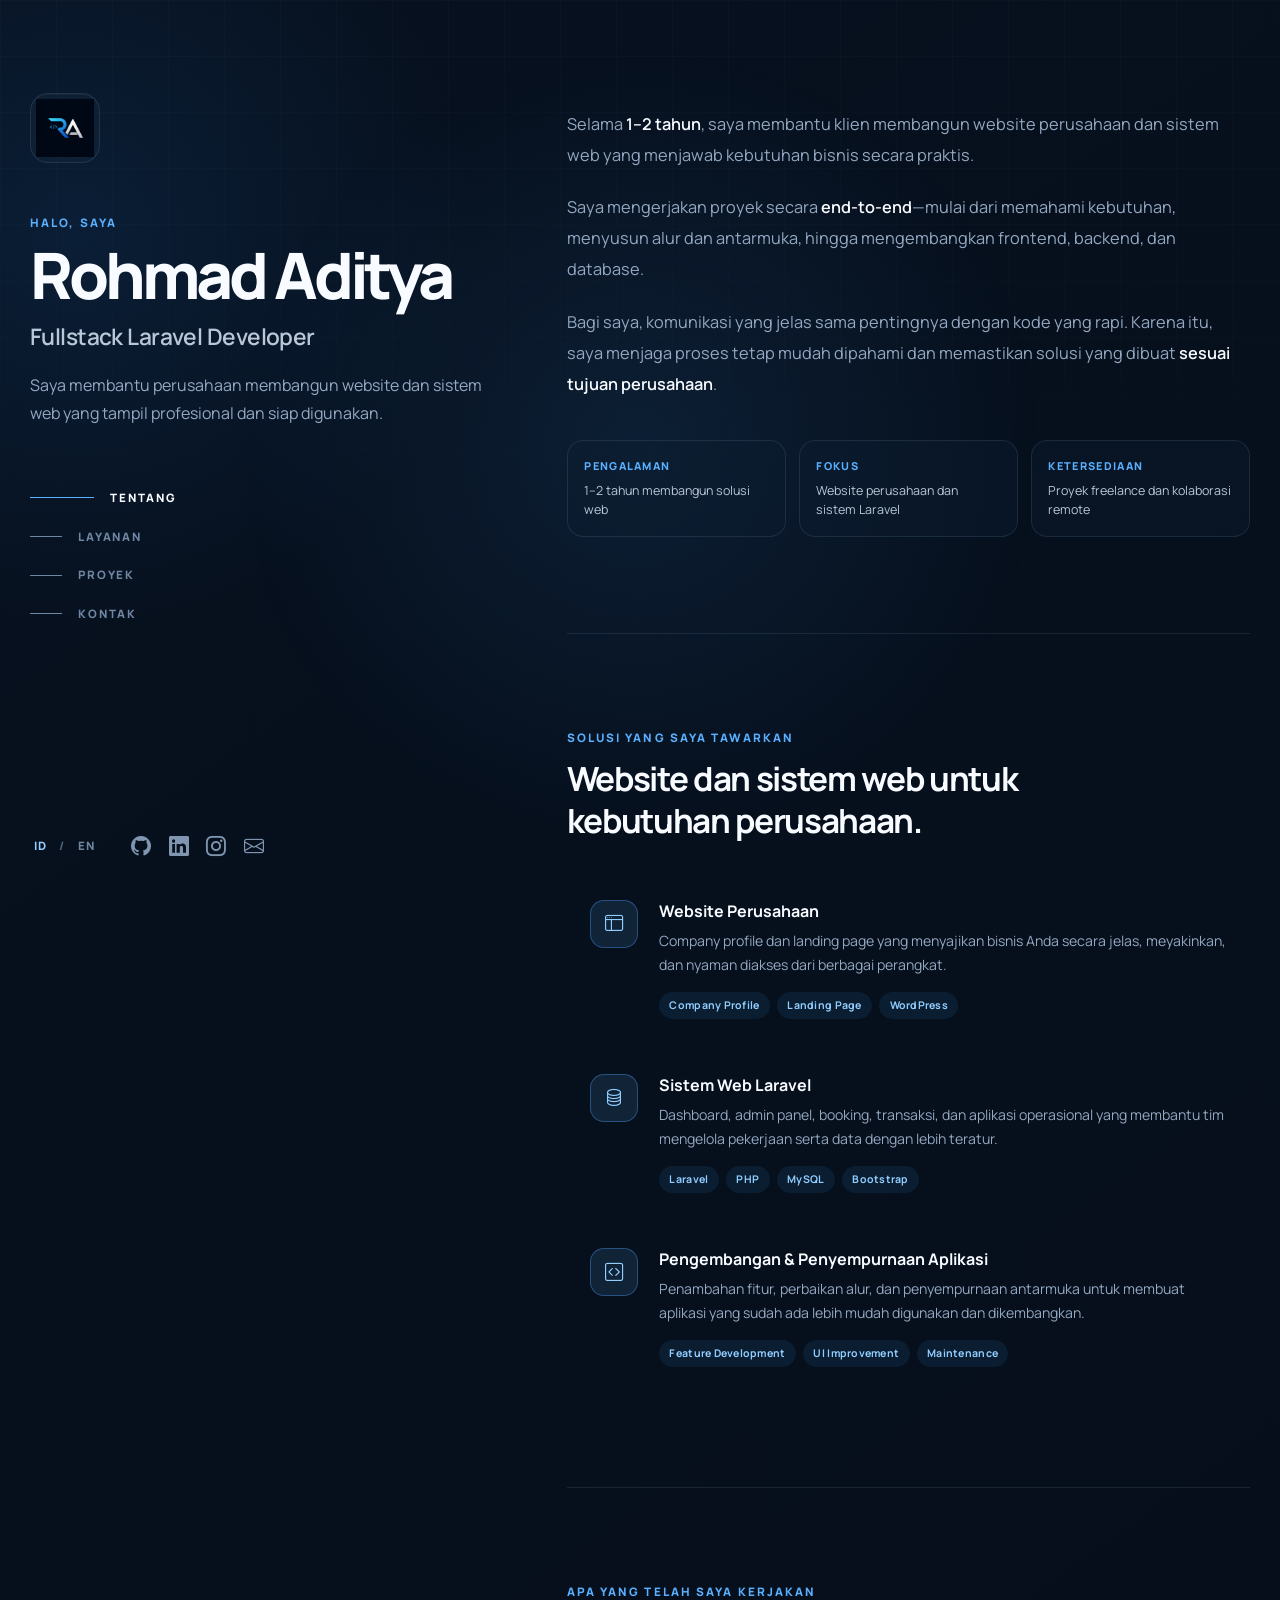
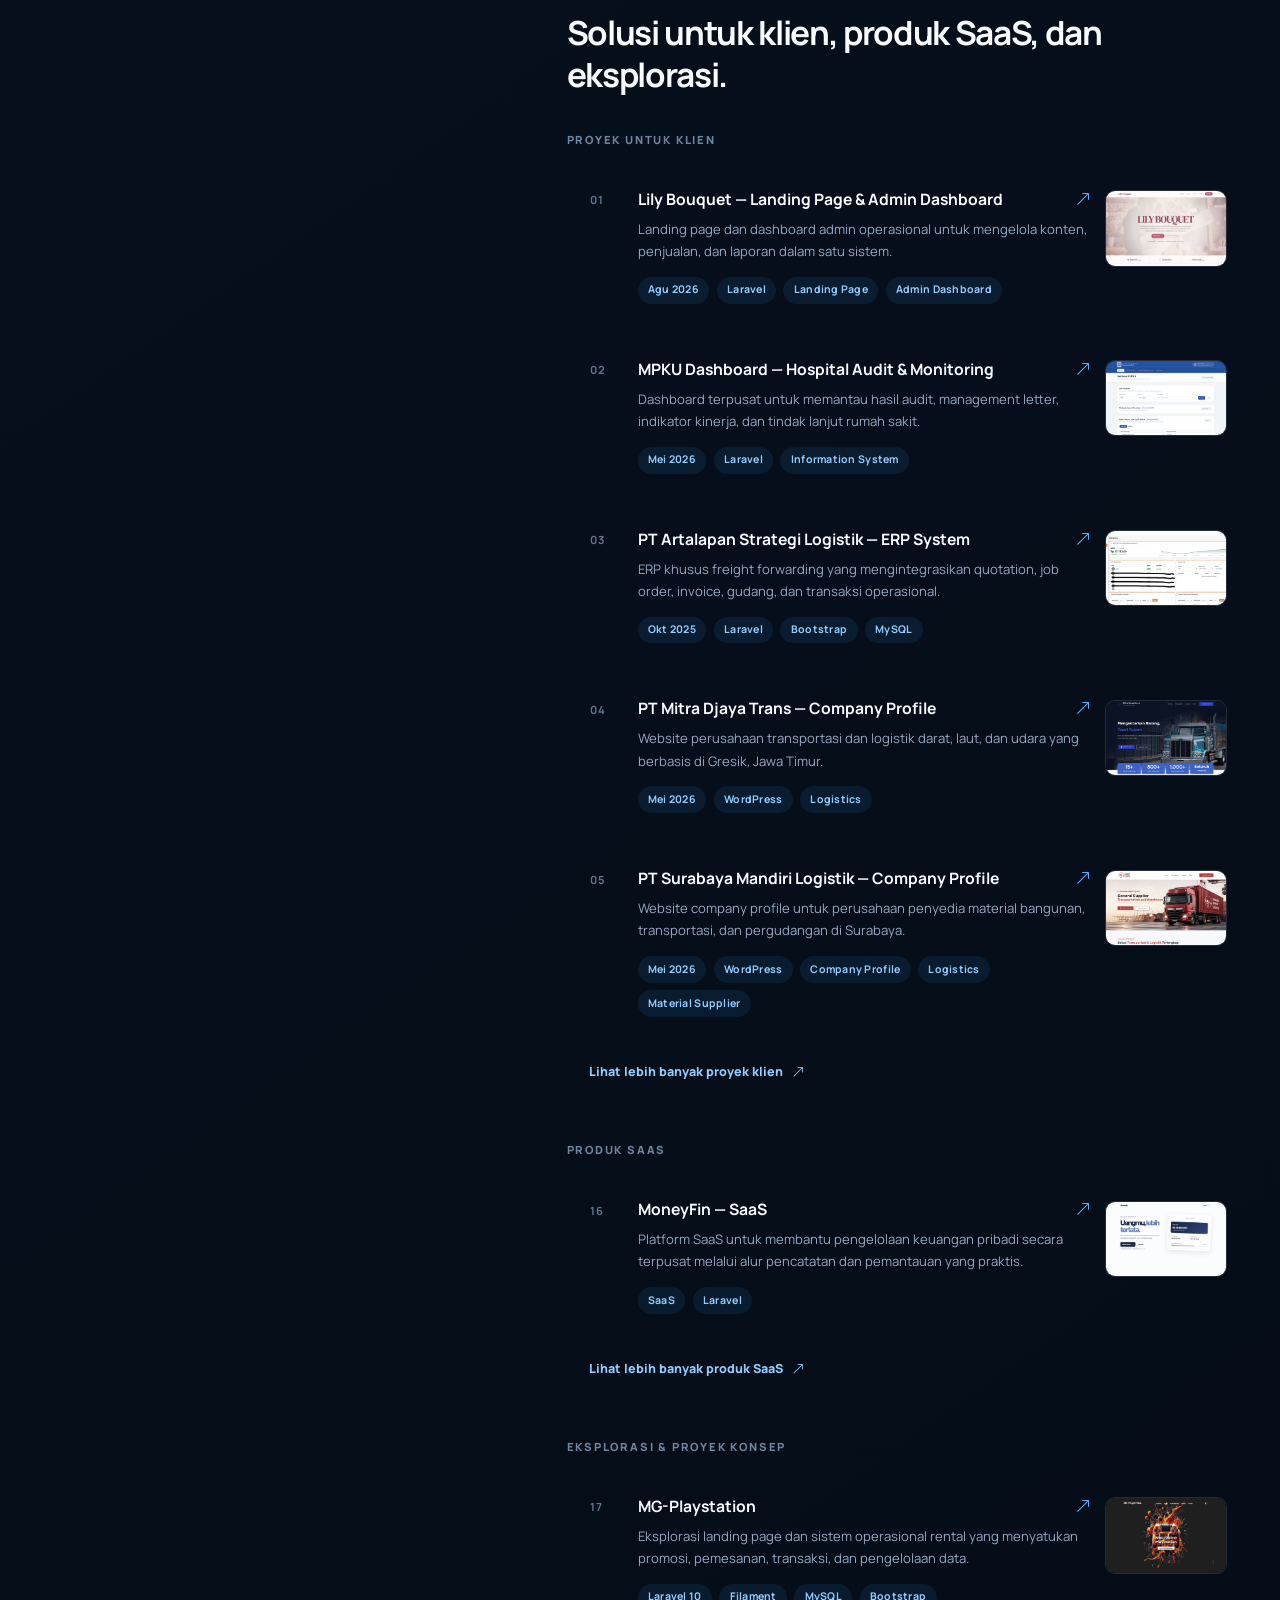
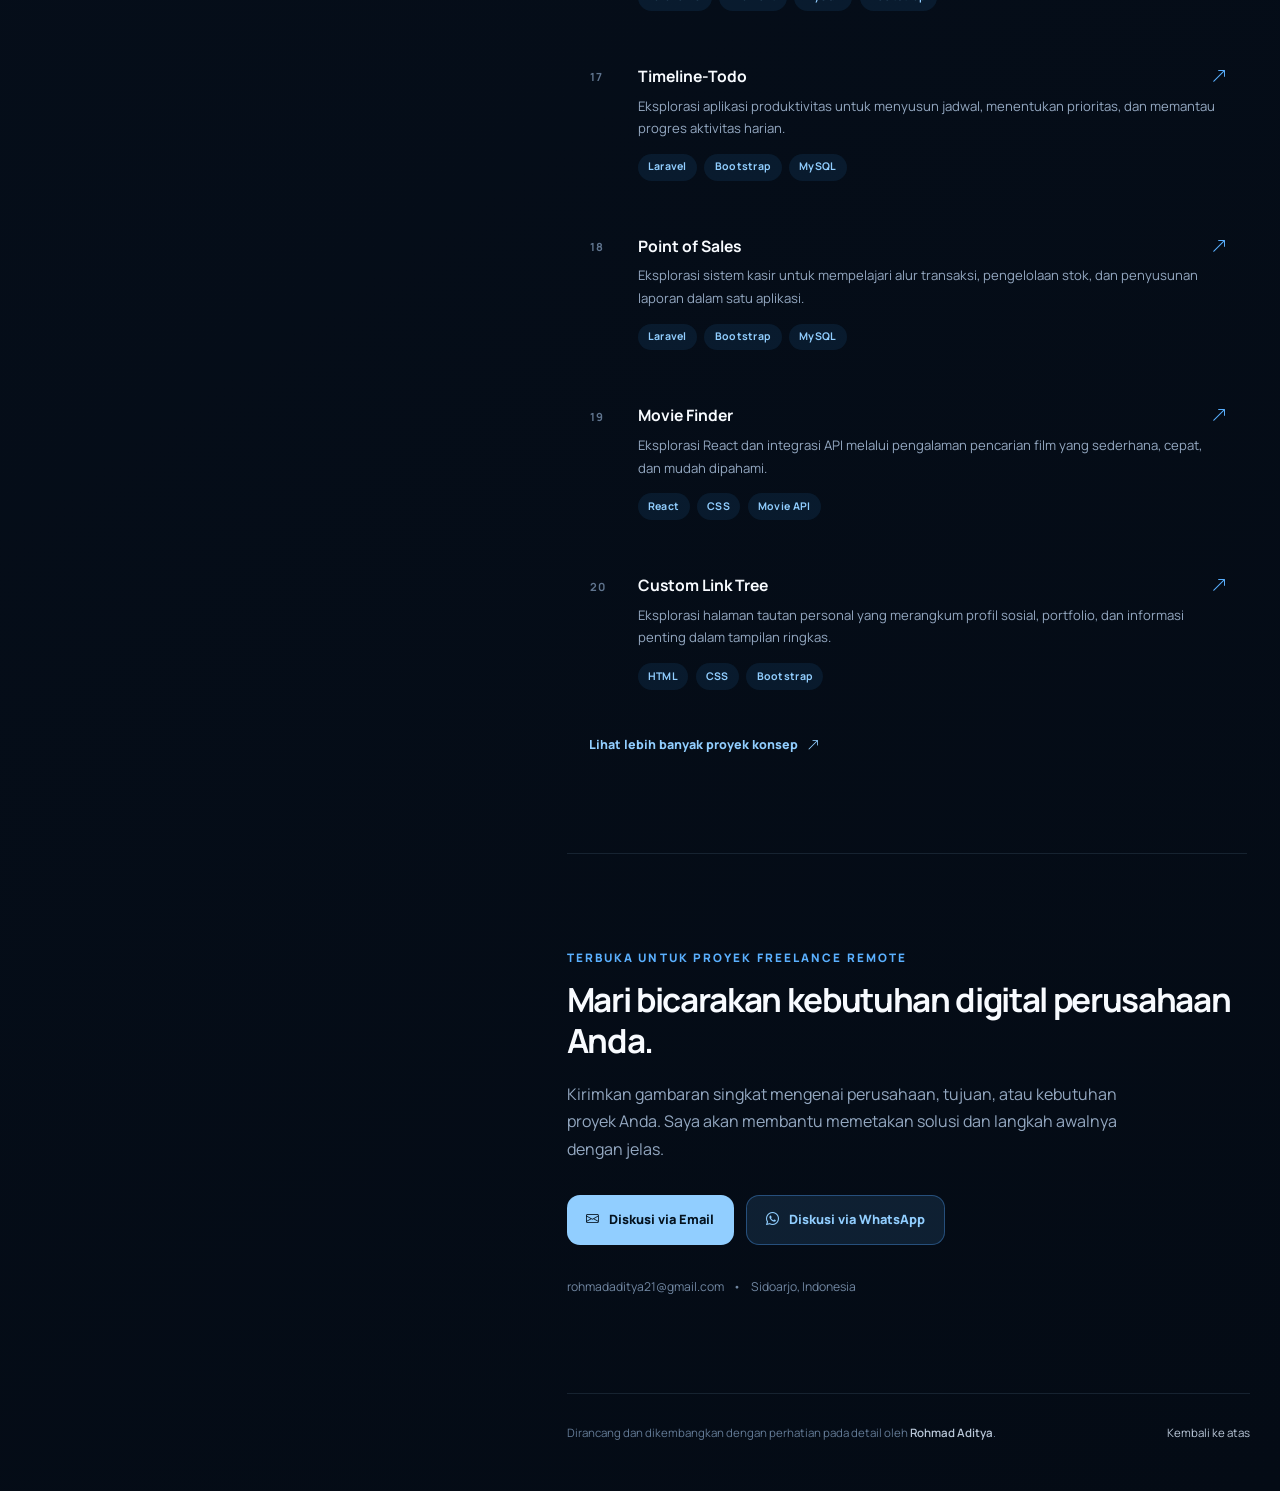
==== index.html @ f1d1ebb8 "feat: enhance project modals with new images and update project cards in index and project pages" ====
<!DOCTYPE html>
<html lang="id">

<head>
    <meta charset="UTF-8">
    <meta name="viewport" content="width=device-width, initial-scale=1.0">
    <meta name="description" content="Portfolio Rohmad Aditya, Fullstack Laravel Developer untuk website perusahaan dan sistem web yang profesional serta siap digunakan.">
    <meta name="theme-color" content="#07111f">
    <title>Rohmad Aditya | Fullstack Laravel Developer</title>
    <link rel="icon" type="image/png" href="assets/logo-ra.png">
    <link rel="preconnect" href="https://cdn.jsdelivr.net">
    <link rel="preconnect" href="https://fonts.googleapis.com">
    <link rel="preconnect" href="https://fonts.gstatic.com" crossorigin>
    <link href="https://cdn.jsdelivr.net/npm/bootstrap@5.3.3/dist/css/bootstrap.min.css" rel="stylesheet">
    <link rel="stylesheet" href="https://cdn.jsdelivr.net/npm/bootstrap-icons@1.11.3/font/bootstrap-icons.css">
    <link href="https://fonts.googleapis.com/css2?family=Manrope:wght@400;500;600;700;800&amp;display=swap" rel="stylesheet">
    <link rel="stylesheet" href="assets/css/style.css">
</head>

<body>
    <a class="skip-link" href="#main-content" data-id="Lewati ke konten" data-en="Skip to content">Lewati ke konten</a>
    <div class="spotlight" aria-hidden="true"></div>

    <div class="portfolio-shell">
        <header class="intro-panel" id="top">
            <div class="intro-panel__inner">
                <a class="brand-mark" href="#top" aria-label="RA Dev - kembali ke atas" data-id-aria-label="RA Dev - kembali ke atas" data-en-aria-label="RA Dev - back to top">
                    <img src="assets/logo-ra.png" alt="Logo RA Dev">
                </a>

                <div class="intro-copy">
                    <p class="eyebrow" data-id="Halo, saya" data-en="Hi, I'm">Halo, saya</p>
                    <h1>Rohmad Aditya</h1>
                    <h2>Fullstack Laravel Developer</h2>
                    <p class="intro-summary"
                        data-id="Saya membantu perusahaan membangun website dan sistem web yang tampil profesional dan siap digunakan."
                        data-en="I help companies build professional websites and web systems that are ready to use.">
                        Saya membantu perusahaan membangun website dan sistem web yang tampil profesional dan siap digunakan.
                    </p>
                </div>

                <nav class="section-nav" aria-label="Navigasi utama" data-id-aria-label="Navigasi utama" data-en-aria-label="Primary navigation">
                    <a href="#about" class="section-nav__link is-active" data-section="about">
                        <span class="section-nav__line"></span>
                        <span data-id="Tentang" data-en="About">Tentang</span>
                    </a>
                    <a href="#services" class="section-nav__link" data-section="services">
                        <span class="section-nav__line"></span>
                        <span data-id="Layanan" data-en="Services">Layanan</span>
                    </a>
                    <a href="#projects" class="section-nav__link" data-section="projects">
                        <span class="section-nav__line"></span>
                        <span data-id="Proyek" data-en="Projects">Proyek</span>
                    </a>
                    <a href="#contact" class="section-nav__link" data-section="contact">
                        <span class="section-nav__line"></span>
                        <span data-id="Kontak" data-en="Contact">Kontak</span>
                    </a>
                </nav>

                <div class="intro-footer">
                    <div class="language-switcher" role="group" aria-label="Pilih bahasa" data-id-aria-label="Pilih bahasa" data-en-aria-label="Choose language">
                        <button type="button" class="language-button is-active" data-language="id" aria-pressed="true">ID</button>
                        <span aria-hidden="true">/</span>
                        <button type="button" class="language-button" data-language="en" aria-pressed="false">EN</button>
                    </div>

                    <div class="social-links" aria-label="Tautan sosial" data-id-aria-label="Tautan sosial" data-en-aria-label="Social links">
                        <a href="https://github.com/RohmadAditya" target="_blank" rel="noopener noreferrer" aria-label="GitHub">
                            <i class="bi bi-github" aria-hidden="true"></i>
                        </a>
                        <a href="https://www.linkedin.com/in/rohmad-aditya-731b02390" target="_blank" rel="noopener noreferrer" aria-label="LinkedIn">
                            <i class="bi bi-linkedin" aria-hidden="true"></i>
                        </a>
                        <a href="https://www.instagram.com/rohmad_aditya/" target="_blank" rel="noopener noreferrer" aria-label="Instagram">
                            <i class="bi bi-instagram" aria-hidden="true"></i>
                        </a>
                        <a href="mailto:rohmadaditya21@gmail.com" aria-label="Email">
                            <i class="bi bi-envelope" aria-hidden="true"></i>
                        </a>
                    </div>
                </div>
            </div>
        </header>

        <main class="content-panel" id="main-content">
            <section class="content-section" id="about" aria-labelledby="about-title">
                <p class="mobile-section-label" id="about-title" data-id="Tentang" data-en="About">Tentang</p>
                <div class="prose-block">
                    <p data-id-html="Selama <strong>1–2 tahun</strong>, saya membantu klien membangun website perusahaan dan sistem web yang menjawab kebutuhan bisnis secara praktis."
                        data-en-html="For the past <strong>1–2 years</strong>, I have helped clients build company websites and practical web systems around real business needs.">
                        Selama <strong>1–2 tahun</strong>, saya membantu klien membangun website perusahaan dan sistem web yang menjawab kebutuhan bisnis secara praktis.
                    </p>
                    <p data-id-html="Saya mengerjakan proyek secara <strong>end-to-end</strong>—mulai dari memahami kebutuhan, menyusun alur dan antarmuka, hingga mengembangkan frontend, backend, dan database."
                        data-en-html="I work <strong>end-to-end</strong>—from understanding requirements and shaping the user flow to building the frontend, backend, and database.">
                        Saya mengerjakan proyek secara <strong>end-to-end</strong>—mulai dari memahami kebutuhan, menyusun alur dan antarmuka, hingga mengembangkan frontend, backend, dan database.
                    </p>
                    <p data-id-html="Bagi saya, komunikasi yang jelas sama pentingnya dengan kode yang rapi. Karena itu, saya menjaga proses tetap mudah dipahami dan memastikan solusi yang dibuat <strong>sesuai tujuan perusahaan</strong>."
                        data-en-html="To me, clear communication matters as much as clean code. I keep the process easy to follow and make sure every solution stays <strong>aligned with the company's goals</strong>.">
                        Bagi saya, komunikasi yang jelas sama pentingnya dengan kode yang rapi. Karena itu, saya menjaga proses tetap mudah dipahami dan memastikan solusi yang dibuat <strong>sesuai tujuan perusahaan</strong>.
                    </p>
                </div>

                <dl class="profile-facts">
                    <div>
                        <dt data-id="Pengalaman" data-en="Experience">Pengalaman</dt>
                        <dd data-id="1–2 tahun membangun solusi web" data-en="1–2 years building web solutions">1–2 tahun membangun solusi web</dd>
                    </div>
                    <div>
                        <dt data-id="Fokus" data-en="Focus">Fokus</dt>
                        <dd data-id="Website perusahaan dan sistem Laravel" data-en="Company websites and Laravel systems">Website perusahaan dan sistem Laravel</dd>
                    </div>
                    <div>
                        <dt data-id="Ketersediaan" data-en="Availability">Ketersediaan</dt>
                        <dd data-id="Proyek freelance dan kolaborasi remote" data-en="Freelance projects and remote collaboration">Proyek freelance dan kolaborasi remote</dd>
                    </div>
                </dl>
            </section>

            <section class="content-section" id="services" aria-labelledby="services-title">
                <p class="mobile-section-label" id="services-title" data-id="Layanan" data-en="Services">Layanan</p>
                <div class="section-heading">
                    <p class="eyebrow" data-id="Solusi yang saya tawarkan" data-en="How I can help">Solusi yang saya tawarkan</p>
                    <h2 data-id="Website dan sistem web untuk kebutuhan perusahaan." data-en="Websites and web systems built around your business.">Website dan sistem web untuk kebutuhan perusahaan.</h2>
                </div>

                <div class="service-list">
                    <article class="service-item">
                        <span class="service-icon"><i class="bi bi-window-sidebar" aria-hidden="true"></i></span>
                        <div>
                            <h3 data-id="Website Perusahaan" data-en="Company Websites">Website Perusahaan</h3>
                            <p data-id="Company profile dan landing page yang menyajikan bisnis Anda secara jelas, meyakinkan, dan nyaman diakses dari berbagai perangkat."
                               data-en="Company profiles and landing pages that present your business clearly, build trust, and work smoothly across devices.">
                                Company profile dan landing page yang menyajikan bisnis Anda secara jelas, meyakinkan, dan nyaman diakses dari berbagai perangkat.
                            </p>
                            <ul class="tag-list" aria-label="Keahlian" data-id-aria-label="Keahlian" data-en-aria-label="Skills">
                                <li>Company Profile</li><li>Landing Page</li><li>WordPress</li>
                            </ul>
                        </div>
                    </article>

                    <article class="service-item">
                        <span class="service-icon"><i class="bi bi-database" aria-hidden="true"></i></span>
                        <div>
                            <h3 data-id="Sistem Web Laravel" data-en="Laravel Web Systems">Sistem Web Laravel</h3>
                            <p data-id="Dashboard, admin panel, booking, transaksi, dan aplikasi operasional yang membantu tim mengelola pekerjaan serta data dengan lebih teratur."
                               data-en="Dashboards, admin panels, booking flows, transaction tools, and operational apps that help teams manage work and data more effectively.">
                                Dashboard, admin panel, booking, transaksi, dan aplikasi operasional yang membantu tim mengelola pekerjaan serta data dengan lebih teratur.
                            </p>
                            <ul class="tag-list" aria-label="Keahlian" data-id-aria-label="Keahlian" data-en-aria-label="Skills">
                                <li>Laravel</li><li>PHP</li><li>MySQL</li><li>Bootstrap</li>
                            </ul>
                        </div>
                    </article>

                    <article class="service-item">
                        <span class="service-icon"><i class="bi bi-code-square" aria-hidden="true"></i></span>
                        <div>
                            <h3 data-id="Pengembangan &amp; Penyempurnaan Aplikasi" data-en="Application Development &amp; Improvement">Pengembangan &amp; Penyempurnaan Aplikasi</h3>
                            <p data-id="Penambahan fitur, perbaikan alur, dan penyempurnaan antarmuka untuk membuat aplikasi yang sudah ada lebih mudah digunakan dan dikembangkan."
                               data-en="New features, workflow improvements, and interface refinements that make existing applications easier to use and extend.">
                                Penambahan fitur, perbaikan alur, dan penyempurnaan antarmuka untuk membuat aplikasi yang sudah ada lebih mudah digunakan dan dikembangkan.
                            </p>
                            <ul class="tag-list" aria-label="Keahlian" data-id-aria-label="Keahlian" data-en-aria-label="Skills">
                                <li>Feature Development</li><li>UI Improvement</li><li>Maintenance</li>
                            </ul>
                        </div>
                    </article>
                </div>
            </section>

            <section class="content-section" id="projects" aria-labelledby="projects-title">
                <p class="mobile-section-label" id="projects-title" data-id="Proyek" data-en="Projects">Proyek</p>
                <div class="section-heading">
                    <p class="eyebrow" data-id="Apa yang telah saya kerjakan" data-en="What I have done">apa yang telah saya kerjakan</p>
                    <h2 data-id="Solusi untuk klien, produk SaaS, dan eksplorasi." data-en="Solutions for clients, SaaS products, and explorations.">Solusi untuk klien, produk SaaS, dan eksplorasi.</h2>
                </div>

                <div class="project-group project-group--preview">
                    <p class="project-group__label" data-id="Proyek untuk klien" data-en="Client projects">Proyek untuk klien</p>

                    <button type="button" class="project-card project-card--featured" data-bs-toggle="modal" data-bs-target="#lilyBouquetModal" aria-label="Buka studi kasus Lily Bouquet" data-id-aria-label="Buka studi kasus Lily Bouquet" data-en-aria-label="Open the Lily Bouquet case study">
                        <span class="project-card__index">01</span>
                        <span class="project-card__body">
                            <span class="project-card__topline"><span>Lily Bouquet — Landing Page &amp; Admin Dashboard</span><i class="bi bi-arrow-up-right" aria-hidden="true"></i></span>
                            <span class="project-card__description" data-id="Landing page dan dashboard admin operasional untuk mengelola konten, penjualan, dan laporan dalam satu sistem." data-en="A landing page and operational admin dashboard for managing content, sales, and reports in one system.">Landing page dan dashboard admin operasional untuk mengelola konten, penjualan, dan laporan dalam satu sistem.</span>
                            <span class="tag-list"><span>Agu 2026</span><span>Laravel</span><span>Landing Page</span><span>Admin Dashboard</span></span>
                        </span>
                        <span class="project-card__media"><img src="assets/projects/lily-bouquet/landing.png" alt="Tampilan landing page Lily Bouquet" data-id-alt="Tampilan landing page Lily Bouquet" data-en-alt="Lily Bouquet landing page preview" loading="lazy" decoding="async"></span>
                    </button>

                    <button type="button" class="project-card project-card--featured" data-bs-toggle="modal" data-bs-target="#mpkuDashboardModal" aria-label="Buka studi kasus MPKU Dashboard" data-id-aria-label="Buka studi kasus MPKU Dashboard" data-en-aria-label="Open the MPKU Dashboard case study">
                        <span class="project-card__index">02</span>
                        <span class="project-card__body">
                            <span class="project-card__topline"><span>MPKU Dashboard — Hospital Audit &amp; Monitoring</span><i class="bi bi-arrow-up-right" aria-hidden="true"></i></span>
                            <span class="project-card__description" data-id="Dashboard terpusat untuk memantau hasil audit, management letter, indikator kinerja, dan tindak lanjut rumah sakit." data-en="A centralized dashboard for monitoring audit results, management letters, performance indicators, and hospital follow-ups.">Dashboard terpusat untuk memantau hasil audit, management letter, indikator kinerja, dan tindak lanjut rumah sakit.</span>
                            <span class="tag-list"><span>Mei 2026</span><span>Laravel</span><span>Information System</span></span>
                        </span>
                        <span class="project-card__media"><img src="assets/projects/mpku-dashboard/dashboard.png" alt="Tampilan Dashboard MPKU" data-id-alt="Tampilan Dashboard MPKU" data-en-alt="MPKU Dashboard preview" loading="lazy" decoding="async"></span>
                    </button>

                    <button type="button" class="project-card project-card--featured" data-bs-toggle="modal" data-bs-target="#aslErpModal" aria-label="Buka studi kasus ERP PT Artalapan Strategi Logistik" data-id-aria-label="Buka studi kasus ERP PT Artalapan Strategi Logistik" data-en-aria-label="Open the PT Artalapan Strategi Logistik ERP case study">
                        <span class="project-card__index">03</span>
                        <span class="project-card__body">
                            <span class="project-card__topline"><span>PT Artalapan Strategi Logistik — ERP System</span><i class="bi bi-arrow-up-right" aria-hidden="true"></i></span>
                            <span class="project-card__description" data-id="ERP khusus freight forwarding yang mengintegrasikan quotation, job order, invoice, gudang, dan transaksi operasional." data-en="A custom freight-forwarding ERP integrating quotations, job orders, invoicing, warehousing, and operational transactions.">ERP khusus freight forwarding yang mengintegrasikan quotation, job order, invoice, gudang, dan transaksi operasional.</span>
                            <span class="tag-list"><span>Okt 2025</span><span>Laravel</span><span>Bootstrap</span><span>MySQL</span></span>
                        </span>
                        <span class="project-card__media"><img src="assets/projects/asl-erp/dashboard.png" alt="Tampilan dashboard ERP Artalapan Strategi Logistik" data-id-alt="Tampilan dashboard ERP Artalapan Strategi Logistik" data-en-alt="Artalapan Strategi Logistik ERP dashboard preview" loading="lazy" decoding="async"></span>
                    </button>

                    <button type="button" class="project-card project-card--featured" data-bs-toggle="modal" data-bs-target="#mitraDjayaModal" aria-label="Buka studi kasus PT Mitra Djaya Trans" data-id-aria-label="Buka studi kasus PT Mitra Djaya Trans" data-en-aria-label="Open the PT Mitra Djaya Trans case study">
                        <span class="project-card__index">04</span>
                        <span class="project-card__body">
                            <span class="project-card__topline"><span>PT Mitra Djaya Trans — Company Profile</span><i class="bi bi-arrow-up-right" aria-hidden="true"></i></span>
                            <span class="project-card__description" data-id="Website perusahaan transportasi dan logistik darat, laut, dan udara yang berbasis di Gresik, Jawa Timur." data-en="A company website for a Gresik-based land, sea, and air transportation and logistics provider.">Website perusahaan transportasi dan logistik darat, laut, dan udara yang berbasis di Gresik, Jawa Timur.</span>
                            <span class="tag-list"><span>Mei 2026</span><span>WordPress</span><span>Logistics</span></span>
                        </span>
                        <span class="project-card__media"><img src="assets/projects/mitra-djaya-trans/landing.png" alt="Tampilan beranda Mitra Djaya Trans" data-id-alt="Tampilan beranda Mitra Djaya Trans" data-en-alt="Mitra Djaya Trans homepage preview" loading="lazy" decoding="async"></span>
                    </button>

                    <button type="button" class="project-card project-card--featured" data-bs-toggle="modal" data-bs-target="#surabayaMandiriModal" aria-label="Buka studi kasus PT Surabaya Mandiri Logistik" data-id-aria-label="Buka studi kasus PT Surabaya Mandiri Logistik" data-en-aria-label="Open the PT Surabaya Mandiri Logistik case study">
                        <span class="project-card__index">05</span>
                        <span class="project-card__body">
                            <span class="project-card__topline"><span>PT Surabaya Mandiri Logistik — Company Profile</span><i class="bi bi-arrow-up-right" aria-hidden="true"></i></span>
                            <span class="project-card__description" data-id="Website company profile untuk perusahaan penyedia material bangunan, transportasi, dan pergudangan di Surabaya." data-en="A company profile website for a Surabaya-based building materials supplier, transportation provider, and warehousing business.">Website company profile untuk perusahaan penyedia material bangunan, transportasi, dan pergudangan di Surabaya.</span>
                            <span class="tag-list"><span>Mei 2026</span><span>WordPress</span><span>Company Profile</span><span>Logistics</span><span>Material Supplier</span></span>
                        </span>
                        <span class="project-card__media"><img src="assets/projects/surabaya-mandiri-logistik/landing.png" alt="Tampilan beranda Surabaya Mandiri Logistik" data-id-alt="Tampilan beranda Surabaya Mandiri Logistik" data-en-alt="Surabaya Mandiri Logistik homepage preview" loading="lazy" decoding="async"></span>
                    </button>

                    <button type="button" class="project-card project-card--featured" data-bs-toggle="modal" data-bs-target="#smtCatalogModal" aria-label="Buka studi kasus e-Catalog PT Surya Medika Timur" data-id-aria-label="Buka studi kasus e-Catalog PT Surya Medika Timur" data-en-aria-label="Open the PT Surya Medika Timur e-Catalog case study">
                        <span class="project-card__index">06</span>
                        <span class="project-card__body">
                            <span class="project-card__topline"><span>PT Surya Medika Timur — e-Catalog</span><i class="bi bi-arrow-up-right" aria-hidden="true"></i></span>
                            <span class="project-card__description" data-id="Platform terpusat untuk membandingkan penawaran produk vendor dan mendukung keputusan pengadaan rumah sakit." data-en="A centralized platform for comparing vendor product offers and supporting hospital procurement decisions.">Platform terpusat untuk membandingkan penawaran produk vendor dan mendukung keputusan pengadaan rumah sakit.</span>
                            <span class="tag-list"><span>Apr 2026</span><span>Laravel</span><span>Information System</span></span>
                        </span>
                        <span class="project-card__media"><img src="assets/projects/surya-medika-timur-ecatalog/results.png" alt="Tampilan perbandingan penawaran e-Katalog Surya Medika Timur" data-id-alt="Tampilan perbandingan penawaran e-Katalog Surya Medika Timur" data-en-alt="Surya Medika Timur e-Catalog offer comparison preview" loading="lazy" decoding="async"></span>
                    </button>

                    <button type="button" class="project-card" data-bs-toggle="modal" data-bs-target="#sitiKhodijahHisModal" aria-label="Buka studi kasus HIS Rumah Sakit Siti Khodijah" data-id-aria-label="Buka studi kasus HIS Rumah Sakit Siti Khodijah" data-en-aria-label="Open the Siti Khodijah Hospital HIS case study">
                        <span class="project-card__index">07</span>
                        <span class="project-card__body">
                            <span class="project-card__topline"><span>RS Siti Khodijah Sepanjang — HIS</span><i class="bi bi-arrow-up-right" aria-hidden="true"></i></span>
                            <span class="project-card__description" data-id="Pengembangan ulang sistem informasi rumah sakit untuk layanan pasien, rekam medis, farmasi, billing, dan administrasi." data-en="A ground-up hospital information system rebuild covering patient services, medical records, pharmacy, billing, and administration.">Pengembangan ulang sistem informasi rumah sakit untuk layanan pasien, rekam medis, farmasi, billing, dan administrasi.</span>
                            <span class="tag-list"><span>Apr 2025–Apr 2026</span><span>Software Development</span><span>HIS</span></span>
                        </span>
                    </button>

                    <button type="button" class="project-card project-card--featured" data-bs-toggle="modal" data-bs-target="#smtQuotationModal" aria-label="Buka studi kasus Form Penawaran PT Surya Medika Timur" data-id-aria-label="Buka studi kasus Form Penawaran PT Surya Medika Timur" data-en-aria-label="Open the PT Surya Medika Timur quotation feature case study">
                        <span class="project-card__index">08</span>
                        <span class="project-card__body">
                            <span class="project-card__topline"><span>PT Surya Medika Timur — Form Penawaran</span><i class="bi bi-arrow-up-right" aria-hidden="true"></i></span>
                            <span class="project-card__description" data-id="Fitur pengajuan penawaran vendor berbasis token dan pemeringkatan otomatis untuk mempercepat evaluasi pengadaan." data-en="Token-based vendor quotation submission and automated ranking features for faster procurement evaluation.">Fitur pengajuan penawaran vendor berbasis token dan pemeringkatan otomatis untuk mempercepat evaluasi pengadaan.</span>
                            <span class="tag-list"><span>Feb–Mar 2026</span><span>Laravel</span><span>Information System</span></span>
                        </span>
                        <span class="project-card__media"><img src="assets/projects/surya-medika-timur-quotation/list.png" alt="Tampilan daftar Form Penawaran Surya Medika Timur" data-id-alt="Tampilan daftar Form Penawaran Surya Medika Timur" data-en-alt="Surya Medika Timur quotation form list preview" loading="lazy" decoding="async"></span>
                    </button>

                    <button type="button" class="project-card project-card--featured" data-bs-toggle="modal" data-bs-target="#daemanindoagenciesModal" aria-label="Buka studi kasus Daemanindo Agencies" data-id-aria-label="Buka studi kasus Daemanindo Agencies" data-en-aria-label="Open the Daemanindo Agencies case study">
                        <span class="project-card__index">09</span>
                        <span class="project-card__body">
                            <span class="project-card__topline"><span>Daemanindo Agencies — Company Profile</span><i class="bi bi-arrow-up-right" aria-hidden="true"></i></span>
                            <span class="project-card__description" data-id="Website company profile untuk perusahaan ekspor-impor di Dili, Timor-Leste dengan struktur informasi yang ringkas." data-en="A concise company profile website for an export-import company based in Dili, Timor-Leste.">Website company profile untuk perusahaan ekspor-impor di Dili, Timor-Leste dengan struktur informasi yang ringkas.</span>
                            <span class="tag-list"><span>Jan 2026</span><span>WordPress</span><span>Export–Import</span></span>
                        </span>
                        <span class="project-card__media"><img src="assets/projects/daemanindo-agencies/landing.png" alt="Tampilan beranda Daemanindo Agencies" data-id-alt="Tampilan beranda Daemanindo Agencies" data-en-alt="Daemanindo Agencies homepage preview" loading="lazy" decoding="async"></span>
                    </button>

                    <button type="button" class="project-card" data-bs-toggle="modal" data-bs-target="#restoBuAisModal" aria-label="Buka studi kasus POS Resto Bu Ais" data-id-aria-label="Buka studi kasus POS Resto Bu Ais" data-en-aria-label="Open the Resto Bu Ais POS case study">
                        <span class="project-card__index">10</span>
                        <span class="project-card__body">
                            <span class="project-card__topline"><span>Resto Bu Ais — POS System</span><i class="bi bi-arrow-up-right" aria-hidden="true"></i></span>
                            <span class="project-card__description" data-id="Aplikasi kasir berbasis web untuk pemesanan, transaksi, pengelolaan menu, dan laporan penjualan restoran." data-en="A web-based restaurant POS for orders, transactions, menu administration, and sales reporting.">Aplikasi kasir berbasis web untuk pemesanan, transaksi, pengelolaan menu, dan laporan penjualan restoran.</span>
                            <span class="tag-list"><span>Jan 2026</span><span>Laravel</span><span>MySQL</span><span>Bootstrap</span></span>
                        </span>
                    </button>

                    <button type="button" class="project-card project-card--featured" data-bs-toggle="modal" data-bs-target="#asllogistikModal" aria-label="Buka studi kasus company profile PT Artalapan Strategi Logistik" data-id-aria-label="Buka studi kasus company profile PT Artalapan Strategi Logistik" data-en-aria-label="Open the PT Artalapan Strategi Logistik company profile case study">
                        <span class="project-card__index">11</span>
                        <span class="project-card__body">
                            <span class="project-card__topline"><span>PT Artalapan Strategi Logistik — Company Profile</span><i class="bi bi-arrow-up-right" aria-hidden="true"></i></span>
                            <span class="project-card__description" data-id="Website perusahaan freight forwarding dan logistik terpadu untuk memperkuat profil serta penyajian layanan bisnis." data-en="A company website for an integrated freight-forwarding and logistics provider, strengthening its profile and service presentation.">Website perusahaan freight forwarding dan logistik terpadu untuk memperkuat profil serta penyajian layanan bisnis.</span>
                            <span class="tag-list"><span>Agu 2025</span><span>WordPress</span><span>Logistics</span></span>
                        </span>
                        <span class="project-card__media"><img src="assets/projects/asl-company-profile/landing.png" alt="Tampilan beranda ASL Logistik" data-id-alt="Tampilan beranda ASL Logistik" data-en-alt="ASL Logistik homepage preview" loading="lazy" decoding="async"></span>
                    </button>

                    <button type="button" class="project-card project-card--featured" data-bs-toggle="modal" data-bs-target="#synergyTangguhModal" aria-label="Buka studi kasus PT Synergy Tangguh Perkasa" data-id-aria-label="Buka studi kasus PT Synergy Tangguh Perkasa" data-en-aria-label="Open the PT Synergy Tangguh Perkasa case study">
                        <span class="project-card__index">12</span>
                        <span class="project-card__body">
                            <span class="project-card__topline"><span>PT Synergy Tangguh Perkasa — Company Profile</span><i class="bi bi-arrow-up-right" aria-hidden="true"></i></span>
                            <span class="project-card__description" data-id="Website company profile untuk perusahaan pengadaan barang dan jasa dengan citra profesional dan terpercaya." data-en="A company profile website for a procurement provider, built around a professional and trustworthy brand image.">Website company profile untuk perusahaan pengadaan barang dan jasa dengan citra profesional dan terpercaya.</span>
                            <span class="tag-list"><span>Jul 2025</span><span>WordPress</span><span>Procurement</span></span>
                        </span>
                        <span class="project-card__media"><img src="assets/projects/synergy-tangguh-perkasa/landing.png" alt="Tampilan beranda Synergy Perkasa Group" data-id-alt="Tampilan beranda Synergy Perkasa Group" data-en-alt="Synergy Perkasa Group homepage preview" loading="lazy" decoding="async"></span>
                    </button>

                    <button type="button" class="project-card project-card--featured" data-bs-toggle="modal" data-bs-target="#popeyeProfileModal" aria-label="Buka studi kasus company profile PT Popeye Trans Logistik" data-id-aria-label="Buka studi kasus company profile PT Popeye Trans Logistik" data-en-aria-label="Open the PT Popeye Trans Logistik company profile case study">
                        <span class="project-card__index">13</span>
                        <span class="project-card__body">
                            <span class="project-card__topline"><span>PT Popeye Trans Logistik — Company Profile</span><i class="bi bi-arrow-up-right" aria-hidden="true"></i></span>
                            <span class="project-card__description" data-id="Website profil perusahaan untuk layanan kargo, transportasi, pindahan, distribusi, serta ekspor-impor." data-en="A company profile website covering cargo, transportation, relocation, distribution, and export-import services.">Website profil perusahaan untuk layanan kargo, transportasi, pindahan, distribusi, serta ekspor-impor.</span>
                            <span class="tag-list"><span>Jun 2025</span><span>WordPress</span><span>Logistics</span></span>
                        </span>
                        <span class="project-card__media"><img src="assets/projects/popeye-company-profile/landing.png" alt="Tampilan beranda Popeye Trans Logistik" data-id-alt="Tampilan beranda Popeye Trans Logistik" data-en-alt="Popeye Trans Logistik homepage preview" loading="lazy" decoding="async"></span>
                    </button>

                    <button type="button" class="project-card project-card--featured" data-bs-toggle="modal" data-bs-target="#popeyeErpModal" aria-label="Buka studi kasus ERP PT Popeye Trans Logistik" data-id-aria-label="Buka studi kasus ERP PT Popeye Trans Logistik" data-en-aria-label="Open the PT Popeye Trans Logistik ERP case study">
                        <span class="project-card__index">14</span>
                        <span class="project-card__body">
                            <span class="project-card__topline"><span>PT Popeye Trans Logistik — ERP System</span><i class="bi bi-arrow-up-right" aria-hidden="true"></i></span>
                            <span class="project-card__description" data-id="ERP logistik dengan invoice, dokumen, dan format ekspor fleksibel yang dapat disesuaikan untuk kebutuhan setiap pelanggan." data-en="A logistics ERP with flexible invoice layouts, documents, and export formats tailored to each customer's requirements.">ERP logistik dengan invoice, dokumen, dan format ekspor fleksibel yang dapat disesuaikan untuk kebutuhan setiap pelanggan.</span>
                            <span class="tag-list"><span>Mar–Apr 2025</span><span>Laravel</span><span>Bootstrap</span><span>MySQL</span></span>
                        </span>
                        <span class="project-card__media"><img src="assets/projects/popeye-erp/dashboard.png" alt="Tampilan dashboard ERP Popeye Trans Logistik" data-id-alt="Tampilan dashboard ERP Popeye Trans Logistik" data-en-alt="Popeye Trans Logistik ERP dashboard preview" loading="lazy" decoding="async"></span>
                    </button>

                    <button type="button" class="project-card project-card--featured" data-bs-toggle="modal" data-bs-target="#sriMutiaraAlamErpModal" aria-label="Buka detail ERP PT Sri Mutiara Alam" data-id-aria-label="Buka detail ERP PT Sri Mutiara Alam" data-en-aria-label="Open the PT Sri Mutiara Alam ERP details">
                        <span class="project-card__index">15</span>
                        <span class="project-card__body">
                            <span class="project-card__topline"><span>PT Sri Mutiara Alam — ERP System</span><i class="bi bi-arrow-up-right" aria-hidden="true"></i></span>
                            <span class="project-card__description" data-id="ERP yang menyatukan proses operasional dan transaksi; laporan keuangan merupakan salah satu modulnya." data-en="An ERP that brings operations and transactions together, with financial reporting as one of its modules.">ERP yang menyatukan proses operasional dan transaksi; laporan keuangan merupakan salah satu modulnya.</span>
                            <span class="tag-list"><span>Agu 2025</span><span>Laravel</span><span>ERP</span></span>
                        </span>
                        <span class="project-card__media"><img src="assets/projects/sri-mutiara-alam-erp/financial-reports.png" alt="Tampilan laporan keuangan ERP PT Sri Mutiara Alam" data-id-alt="Tampilan laporan keuangan ERP PT Sri Mutiara Alam" data-en-alt="PT Sri Mutiara Alam ERP financial reports preview" loading="lazy" decoding="async"></span>
                    </button>

                    <a class="project-group__more" href="project.html#client-projects">
                        <span data-id="Lihat lebih banyak proyek klien" data-en="See more client projects">Lihat lebih banyak proyek klien</span>
                        <i class="bi bi-arrow-up-right" aria-hidden="true"></i>
                    </a>
                </div>

                <div class="project-group project-group--preview">
                    <p class="project-group__label" data-id="Produk SaaS" data-en="SaaS products">Produk SaaS</p>

                    <button type="button" class="project-card project-card--featured" data-bs-toggle="modal" data-bs-target="#moneyFinModal" aria-label="Buka detail SaaS MoneyFin" data-id-aria-label="Buka detail SaaS MoneyFin" data-en-aria-label="Open the MoneyFin SaaS details">
                        <span class="project-card__index">16</span>
                        <span class="project-card__body">
                            <span class="project-card__topline"><span>MoneyFin — SaaS</span><i class="bi bi-arrow-up-right" aria-hidden="true"></i></span>
                            <span class="project-card__description" data-id="Platform SaaS untuk membantu pengelolaan keuangan pribadi secara terpusat melalui alur pencatatan dan pemantauan yang praktis." data-en="A SaaS platform for centralized financial management through practical recording and monitoring workflows.">Platform SaaS untuk membantu pengelolaan keuangan pribadi secara terpusat melalui alur pencatatan dan pemantauan yang praktis.</span>
                            <span class="tag-list"><span>SaaS</span><span>Laravel</span></span>
                        </span>
                        <span class="project-card__media"><img src="assets/projects/moneyfin/landing.png" alt="Tampilan landing page MoneyFin" data-id-alt="Tampilan landing page MoneyFin" data-en-alt="MoneyFin landing page preview" loading="lazy" decoding="async"></span>
                    </button>
                    <a class="project-group__more" href="project.html#saas-projects">
                        <span data-id="Lihat lebih banyak produk SaaS" data-en="See more SaaS products">Lihat lebih banyak produk SaaS</span>
                        <i class="bi bi-arrow-up-right" aria-hidden="true"></i>
                    </a>
                </div>

                <div class="project-group project-group--preview">
                    <p class="project-group__label" data-id="Eksplorasi &amp; proyek konsep" data-en="Explorations &amp; concept projects">Eksplorasi &amp; proyek konsep</p>

                    <button type="button" class="project-card project-card--featured" data-bs-toggle="modal" data-bs-target="#mgPlaystationModal" aria-label="Buka detail konsep MG-Playstation" data-id-aria-label="Buka detail konsep MG-Playstation" data-en-aria-label="Open the MG-Playstation concept details">
                        <span class="project-card__index">17</span>
                        <span class="project-card__body">
                            <span class="project-card__topline"><span>MG-Playstation</span><i class="bi bi-arrow-up-right" aria-hidden="true"></i></span>
                            <span class="project-card__description" data-id="Eksplorasi landing page dan sistem operasional rental yang menyatukan promosi, pemesanan, transaksi, dan pengelolaan data."
                                  data-en="An exploration of a rental landing page and operational system connecting promotion, booking, transactions, and data management.">
                                Eksplorasi landing page dan sistem operasional rental yang menyatukan promosi, pemesanan, transaksi, dan pengelolaan data.
                            </span>
                            <span class="tag-list"><span>Laravel 10</span><span>Filament</span><span>MySQL</span><span>Bootstrap</span></span>
                        </span>
                        <span class="project-card__media"><img src="assets/projects/mg-playstation/slide-01.jpg" alt="Tampilan MG-Playstation" data-id-alt="Tampilan MG-Playstation" data-en-alt="MG-Playstation preview" loading="lazy"></span>
                    </button>

                    <button type="button" class="project-card" data-bs-toggle="modal" data-bs-target="#timelineTodoModal" aria-label="Buka detail konsep Timeline-Todo" data-id-aria-label="Buka detail konsep Timeline-Todo" data-en-aria-label="Open the Timeline-Todo concept details">
                        <span class="project-card__index">17</span>
                        <span class="project-card__body">
                            <span class="project-card__topline"><span>Timeline-Todo</span><i class="bi bi-arrow-up-right" aria-hidden="true"></i></span>
                            <span class="project-card__description" data-id="Eksplorasi aplikasi produktivitas untuk menyusun jadwal, menentukan prioritas, dan memantau progres aktivitas harian."
                                  data-en="A productivity app exploration focused on scheduling, setting priorities, and tracking day-to-day progress.">
                                Eksplorasi aplikasi produktivitas untuk menyusun jadwal, menentukan prioritas, dan memantau progres aktivitas harian.
                            </span>
                            <span class="tag-list"><span>Laravel</span><span>Bootstrap</span><span>MySQL</span></span>
                        </span>
                    </button>

                    <button type="button" class="project-card" data-bs-toggle="modal" data-bs-target="#posModal" aria-label="Buka detail konsep Point of Sales" data-id-aria-label="Buka detail konsep Point of Sales" data-en-aria-label="Open the Point of Sales concept details">
                        <span class="project-card__index">18</span>
                        <span class="project-card__body">
                            <span class="project-card__topline"><span>Point of Sales</span><i class="bi bi-arrow-up-right" aria-hidden="true"></i></span>
                            <span class="project-card__description" data-id="Eksplorasi sistem kasir untuk mempelajari alur transaksi, pengelolaan stok, dan penyusunan laporan dalam satu aplikasi."
                                  data-en="A point-of-sale exploration covering transaction flows, inventory management, and reporting in one application.">
                                Eksplorasi sistem kasir untuk mempelajari alur transaksi, pengelolaan stok, dan penyusunan laporan dalam satu aplikasi.
                            </span>
                            <span class="tag-list"><span>Laravel</span><span>Bootstrap</span><span>MySQL</span></span>
                        </span>
                    </button>

                    <button type="button" class="project-card" data-bs-toggle="modal" data-bs-target="#filmModal" aria-label="Buka detail konsep Movie Finder" data-id-aria-label="Buka detail konsep Movie Finder" data-en-aria-label="Open the Movie Finder concept details">
                        <span class="project-card__index">19</span>
                        <span class="project-card__body">
                            <span class="project-card__topline"><span>Movie Finder</span><i class="bi bi-arrow-up-right" aria-hidden="true"></i></span>
                            <span class="project-card__description" data-id="Eksplorasi React dan integrasi API melalui pengalaman pencarian film yang sederhana, cepat, dan mudah dipahami."
                                  data-en="A React and API integration exploration delivered through a simple, responsive movie-search experience.">
                                Eksplorasi React dan integrasi API melalui pengalaman pencarian film yang sederhana, cepat, dan mudah dipahami.
                            </span>
                            <span class="tag-list"><span>React</span><span>CSS</span><span>Movie API</span></span>
                        </span>
                    </button>

                    <button type="button" class="project-card" data-bs-toggle="modal" data-bs-target="#linktreeModal" aria-label="Buka detail konsep Custom Link Tree" data-id-aria-label="Buka detail konsep Custom Link Tree" data-en-aria-label="Open the Custom Link Tree concept details">
                        <span class="project-card__index">20</span>
                        <span class="project-card__body">
                            <span class="project-card__topline"><span>Custom Link Tree</span><i class="bi bi-arrow-up-right" aria-hidden="true"></i></span>
                            <span class="project-card__description" data-id="Eksplorasi halaman tautan personal yang merangkum profil sosial, portfolio, dan informasi penting dalam tampilan ringkas."
                                  data-en="A compact personal link-page exploration that brings social profiles, portfolio work, and key information together.">
                                Eksplorasi halaman tautan personal yang merangkum profil sosial, portfolio, dan informasi penting dalam tampilan ringkas.
                            </span>
                            <span class="tag-list"><span>HTML</span><span>CSS</span><span>Bootstrap</span></span>
                        </span>
                    </button>

                    <a class="project-group__more" href="project.html#concept-projects">
                        <span data-id="Lihat lebih banyak proyek konsep" data-en="See more concept projects">Lihat lebih banyak proyek konsep</span>
                        <i class="bi bi-arrow-up-right" aria-hidden="true"></i>
                    </a>
                </div>
            </section>

            <section class="content-section contact-section" id="contact" aria-labelledby="contact-title">
                <p class="mobile-section-label" data-id="Kontak" data-en="Contact">Kontak</p>
                <p class="eyebrow" data-id="Terbuka untuk proyek freelance remote" data-en="Available for remote freelance projects">Terbuka untuk proyek freelance remote</p>
                <h2 id="contact-title" data-id="Mari bicarakan kebutuhan digital perusahaan Anda." data-en="Let's talk about what your business needs online.">Mari bicarakan kebutuhan digital perusahaan Anda.</h2>
                <p data-id="Kirimkan gambaran singkat mengenai perusahaan, tujuan, atau kebutuhan proyek Anda. Saya akan membantu memetakan solusi dan langkah awalnya dengan jelas."
                   data-en="Share a brief overview of your company, goals, or project needs. I'll help clarify the right solution and a practical starting point.">
                    Kirimkan gambaran singkat mengenai perusahaan, tujuan, atau kebutuhan proyek Anda. Saya akan membantu memetakan solusi dan langkah awalnya dengan jelas.
                </p>
                <div class="contact-actions" aria-label="Pilihan kontak" data-id-aria-label="Pilihan kontak" data-en-aria-label="Contact options">
                    <a class="primary-action" href="mailto:rohmadaditya21@gmail.com">
                        <i class="bi bi-envelope" aria-hidden="true"></i>
                        <span data-id="Diskusi via Email" data-en="Discuss by Email">Diskusi via Email</span>
                    </a>
                    <a class="secondary-action" href="https://wa.me/6289531656442" target="_blank" rel="noopener noreferrer">
                        <i class="bi bi-whatsapp" aria-hidden="true"></i>
                        <span data-id="Diskusi via WhatsApp" data-en="Discuss on WhatsApp">Diskusi via WhatsApp</span>
                    </a>
                </div>
                <div class="contact-meta">
                    <a href="mailto:rohmadaditya21@gmail.com">rohmadaditya21@gmail.com</a>
                    <span aria-hidden="true">•</span>
                    <span>Sidoarjo, Indonesia</span>
                </div>
            </section>

            <footer class="site-footer">
                <p data-id-html="Dirancang dan dikembangkan dengan perhatian pada detail oleh <strong>Rohmad Aditya</strong>."
                   data-en-html="Designed and built with attention to detail by <strong>Rohmad Aditya</strong>.">
                    Dirancang dan dikembangkan dengan perhatian pada detail oleh <strong>Rohmad Aditya</strong>.
                </p>
                <a href="#top" data-id="Kembali ke atas" data-en="Back to top">Kembali ke atas</a>
            </footer>
        </main>
    </div>

    <div class="visually-hidden" id="languageStatus" aria-live="polite"></div>

    <script defer src="https://cdn.jsdelivr.net/npm/bootstrap@5.3.3/dist/js/bootstrap.bundle.min.js"></script>
    <script defer src="assets/js/modals.js"></script>
</body>

</html>
---- assets/css/style.css ----
:root {
    --bg: #07111f;
    --bg-deep: #040b15;
    --surface: rgba(13, 29, 49, 0.72);
    --surface-strong: #0d1d31;
    --surface-hover: rgba(16, 38, 64, 0.88);
    --line: rgba(136, 173, 213, 0.14);
    --line-strong: rgba(80, 163, 255, 0.36);
    --text: #e8f0fa;
    --heading: #f8fbff;
    --muted: #94a8c1;
    --muted-strong: #b9c7d8;
    --accent: #5ab0ff;
    --accent-light: #91ceff;
    --accent-soft: rgba(90, 176, 255, 0.12);
    --shadow: 0 24px 70px rgba(0, 4, 12, 0.36);
    --radius-lg: 22px;
    --radius-md: 16px;
    --mouse-x: 50vw;
    --mouse-y: 50vh;
}

* {
    box-sizing: border-box;
}

html {
    min-height: 100%;
    background-color: var(--bg-deep);
    overscroll-behavior-y: none;
    scroll-behavior: smooth;
    scroll-padding-top: 4.5rem;
}

body {
    min-width: 320px;
    min-height: 100vh;
    margin: 0;
    overflow-x: hidden;
    overscroll-behavior-y: none;
    color: var(--text);
    background:
        radial-gradient(circle at 6% 5%, rgba(31, 111, 194, 0.14), transparent 25rem),
        linear-gradient(145deg, var(--bg) 0%, var(--bg-deep) 100%);
    background-color: var(--bg-deep);
    font-family: "Manrope", sans-serif;
    font-size: 1rem;
    line-height: 1.7;
    text-rendering: optimizeLegibility;
}

body::before {
    position: fixed;
    inset: 0;
    z-index: 0;
    background-image:
        linear-gradient(rgba(255, 255, 255, 0.018) 1px, transparent 1px),
        linear-gradient(90deg, rgba(255, 255, 255, 0.018) 1px, transparent 1px);
    background-size: 56px 56px;
    mask-image: linear-gradient(to bottom, black, transparent 85%);
    content: "";
    pointer-events: none;
}

body.modal-open {
    padding-right: 0 !important;
}

a {
    color: inherit;
    text-decoration: none;
}

button,
a {
    -webkit-tap-highlight-color: transparent;
}

button {
    font: inherit;
}

img {
    display: block;
    max-width: 100%;
}

::selection {
    color: #fff;
    background: rgba(50, 143, 231, 0.62);
}

:focus-visible {
    outline: 3px solid var(--accent);
    outline-offset: 4px;
}

.skip-link {
    position: fixed;
    top: 1rem;
    left: 1rem;
    z-index: 3000;
    padding: 0.65rem 1rem;
    border-radius: 10px;
    color: #04101c;
    background: var(--accent-light);
    font-size: 0.85rem;
    font-weight: 800;
    transform: translateY(-180%);
    transition: transform 160ms ease;
}

.skip-link:focus {
    transform: translateY(0);
}

.spotlight {
    position: fixed;
    inset: 0;
    z-index: 0;
    background: radial-gradient(
        560px circle at var(--mouse-x) var(--mouse-y),
        rgba(55, 132, 208, 0.13),
        transparent 72%
    );
    pointer-events: none;
}

.portfolio-shell {
    position: relative;
    z-index: 1;
    width: min(100% - 3rem, 1220px);
    margin: 0 auto;
}

.intro-panel__inner {
    padding: 5.8rem 0 2.5rem;
}

.brand-mark {
    display: inline-grid;
    width: 70px;
    height: 70px;
    place-items: center;
    margin-bottom: 3.25rem;
    overflow: hidden;
    border: 1px solid var(--line);
    border-radius: 18px;
    background: rgba(255, 255, 255, 0.025);
    box-shadow: inset 0 1px rgba(255, 255, 255, 0.04);
    transition: border-color 180ms ease, transform 180ms ease, background 180ms ease;
}

.brand-mark:hover {
    border-color: var(--line-strong);
    background: var(--accent-soft);
    transform: translateY(-2px);
}

.brand-mark img {
    width: 58px;
    height: 58px;
    object-fit: contain;
}

.eyebrow {
    margin: 0 0 0.75rem;
    color: var(--accent);
    font-size: 0.73rem;
    font-weight: 800;
    letter-spacing: 0.18em;
    line-height: 1.4;
    text-transform: uppercase;
}

.intro-copy h1 {
    max-width: 620px;
    margin: 0;
    color: var(--heading);
    font-size: clamp(2.6rem, 5vw, 4.65rem);
    font-weight: 800;
    letter-spacing: -0.065em;
    line-height: 1;
}

.intro-copy h2 {
    margin: 1rem 0 0;
    color: var(--muted-strong);
    font-size: clamp(1.15rem, 2vw, 1.42rem);
    font-weight: 600;
    letter-spacing: -0.025em;
}

.intro-summary {
    max-width: 470px;
    margin: 1.3rem 0 0;
    color: var(--muted);
    line-height: 1.75;
}

.section-nav {
    display: grid;
    gap: 0.8rem;
    width: max-content;
    margin-top: 3.6rem;
}

.section-nav__link {
    display: flex;
    align-items: center;
    width: max-content;
    gap: 1rem;
    padding: 0.2rem 0;
    color: #7087a3;
    font-size: 0.72rem;
    font-weight: 800;
    letter-spacing: 0.16em;
    text-transform: uppercase;
    transition: color 180ms ease;
}

.section-nav__line {
    display: block;
    width: 2rem;
    height: 1px;
    background: currentColor;
    transform-origin: left;
    transition: width 180ms ease, background 180ms ease;
}

.section-nav__link:hover,
.section-nav__link.is-active {
    color: var(--heading);
}

.section-nav__link:hover .section-nav__line,
.section-nav__link.is-active .section-nav__line {
    width: 4rem;
    color: var(--accent);
}

.intro-footer {
    display: flex;
    align-items: center;
    gap: 2rem;
    margin-top: 4rem;
}

.language-switcher {
    display: flex;
    align-items: center;
    gap: 0.48rem;
    color: #506681;
    font-size: 0.72rem;
    font-weight: 800;
    letter-spacing: 0.12em;
}

.language-button {
    padding: 0.25rem;
    border: 0;
    color: #6f86a1;
    background: transparent;
    font-size: inherit;
    font-weight: inherit;
    letter-spacing: inherit;
    cursor: pointer;
    transition: color 160ms ease;
}

.language-button:hover,
.language-button.is-active {
    color: var(--accent-light);
}

.social-links {
    display: flex;
    align-items: center;
    gap: 1.1rem;
}

.social-links a {
    color: #8096b0;
    font-size: 1.25rem;
    line-height: 1;
    transition: color 160ms ease, transform 160ms ease;
}

.social-links a:hover {
    color: var(--accent-light);
    transform: translateY(-3px);
}

.content-panel {
    min-width: 0;
}

.content-section {
    position: relative;
    padding: 6rem 0;
    scroll-margin-top: 1rem;
}

.content-section:first-child {
    padding-top: 6.8rem;
}

.content-section + .content-section {
    border-top: 1px solid var(--line);
}

.mobile-section-label {
    display: none;
}

.prose-block {
    color: var(--muted);
    font-size: 1.02rem;
    line-height: 1.9;
}

.prose-block p {
    margin: 0 0 1.35rem;
}

.prose-block strong {
    color: var(--heading);
    font-weight: 600;
}

.profile-facts {
    display: grid;
    grid-template-columns: repeat(3, minmax(0, 1fr));
    gap: 0.8rem;
    margin: 2.5rem 0 0;
}

.profile-facts div {
    padding: 1rem 1.05rem;
    border: 1px solid var(--line);
    border-radius: var(--radius-md);
    background: rgba(13, 29, 49, 0.42);
}

.profile-facts dt {
    margin-bottom: 0.35rem;
    color: var(--accent);
    font-size: 0.68rem;
    font-weight: 800;
    letter-spacing: 0.12em;
    text-transform: uppercase;
}

.profile-facts dd {
    margin: 0;
    color: var(--muted-strong);
    font-size: 0.78rem;
    line-height: 1.55;
}

.section-heading {
    max-width: 560px;
    margin-bottom: 2.2rem;
}

.section-heading h2,
.contact-section h2 {
    margin: 0;
    color: var(--heading);
    font-size: clamp(1.65rem, 2.6vw, 2.35rem);
    font-weight: 700;
    letter-spacing: -0.04em;
    line-height: 1.25;
}

.service-list {
    display: grid;
    gap: 0.5rem;
}

.service-item {
    display: grid;
    grid-template-columns: 50px 1fr;
    gap: 1.2rem;
    padding: 1.4rem;
    border: 1px solid transparent;
    border-radius: var(--radius-lg);
    transition: background 180ms ease, border-color 180ms ease, transform 180ms ease, box-shadow 180ms ease;
}

.service-item:hover {
    border-color: var(--line);
    background: var(--surface);
    box-shadow: var(--shadow);
    transform: translateY(-3px);
}

.service-icon {
    display: grid;
    width: 48px;
    height: 48px;
    place-items: center;
    border: 1px solid var(--line-strong);
    border-radius: 14px;
    color: var(--accent-light);
    background: var(--accent-soft);
    font-size: 1.15rem;
}

.service-item h3 {
    margin: 0.15rem 0 0.45rem;
    color: var(--heading);
    font-size: 1rem;
    font-weight: 700;
}

.service-item p {
    margin: 0;
    color: var(--muted);
    font-size: 0.88rem;
    line-height: 1.75;
}

.tag-list {
    display: flex;
    flex-wrap: wrap;
    gap: 0.45rem;
    margin: 0.9rem 0 0;
    padding: 0;
    list-style: none;
}

.tag-list li,
.tag-list > span {
    display: inline-flex;
    align-items: center;
    min-height: 26px;
    padding: 0.28rem 0.65rem;
    border-radius: 999px;
    color: var(--accent-light);
    background: rgba(52, 144, 229, 0.11);
    font-size: 0.66rem;
    font-weight: 700;
    letter-spacing: 0.025em;
}

.project-group + .project-group {
    margin-top: 3.5rem;
}

.project-group__label {
    margin: 0 0 1rem;
    color: #6f86a1;
    font-size: 0.7rem;
    font-weight: 800;
    letter-spacing: 0.16em;
    text-transform: uppercase;
}

.project-group--preview > .project-card:nth-of-type(n + 6) {
    display: none;
}

.project-group__more {
    display: inline-flex;
    align-items: center;
    gap: 0.55rem;
    margin: 0.8rem 0 0 1.4rem;
    color: var(--accent-light);
    font-size: 0.78rem;
    font-weight: 800;
}

.project-group__more:hover {
    color: var(--heading);
}

.project-group__more i {
    transition: transform 160ms ease;
}

.project-group__more:hover i {
    transform: translate(3px, -3px);
}

.project-card {
    display: grid;
    width: 100%;
    grid-template-columns: 34px minmax(0, 1fr);
    gap: 0.85rem;
    margin: 0 0 0.55rem;
    padding: 1.35rem 1.4rem;
    border: 1px solid transparent;
    border-radius: var(--radius-lg);
    color: inherit;
    background: transparent;
    text-align: left;
    cursor: pointer;
    transition: background 180ms ease, border-color 180ms ease, transform 180ms ease, box-shadow 180ms ease, opacity 180ms ease;
}

.project-card--featured {
    grid-template-columns: 34px minmax(0, 1fr) 122px;
}

.project-card:hover,
.project-card:focus-visible {
    border-color: var(--line);
    background: var(--surface);
    box-shadow: var(--shadow);
    transform: translateY(-3px);
}

.project-card__index {
    padding-top: 0.15rem;
    color: #60758f;
    font-size: 0.7rem;
    font-weight: 700;
    letter-spacing: 0.08em;
}

.project-card__body {
    display: block;
    min-width: 0;
}

.project-card__topline {
    display: flex;
    align-items: flex-start;
    justify-content: space-between;
    gap: 1rem;
    color: var(--heading);
    font-size: 0.98rem;
    font-weight: 700;
    line-height: 1.45;
}

.project-card__topline i {
    flex: 0 0 auto;
    color: var(--accent);
    transition: transform 160ms ease;
}

.project-card:hover .project-card__topline {
    color: var(--accent-light);
}

.project-card:hover .project-card__topline i {
    transform: translate(3px, -3px);
}

.project-card__description {
    display: block;
    margin-top: 0.45rem;
    color: var(--muted);
    font-size: 0.82rem;
    line-height: 1.7;
}

.project-card__media {
    display: block;
    padding-top: 0.15rem;
}

.project-card__media img {
    width: 122px;
    aspect-ratio: 16 / 10;
    object-fit: cover;
    border: 1px solid rgba(160, 190, 220, 0.18);
    border-radius: 10px;
    filter: saturate(0.65);
    transition: filter 180ms ease, border-color 180ms ease;
}

.project-card:hover .project-card__media img {
    border-color: var(--line-strong);
    filter: saturate(1);
}

/* Full project archive */
.project-archive {
    position: relative;
    max-width: 1240px;
    margin: 0 auto;
    padding: 2rem clamp(1.2rem, 5vw, 4rem) 4rem;
}

.project-archive__header,
.project-archive__nav {
    display: flex;
    align-items: center;
    flex-wrap: wrap;
    gap: 1rem;
}

.project-archive__header {
    justify-content: space-between;
    padding-bottom: 1.5rem;
    border-bottom: 1px solid var(--line);
}

.project-archive__brand {
    color: var(--heading);
    font-size: 0.9rem;
    font-weight: 800;
    letter-spacing: 0.04em;
}

.project-archive__nav a {
    color: var(--muted-strong);
    font-size: 0.78rem;
    font-weight: 700;
}

.project-archive__nav a:hover {
    color: var(--accent-light);
}

.project-archive__intro {
    max-width: 720px;
    padding: 4rem 0 1rem;
}

.project-archive__intro h1 {
    margin: 0 0 0.8rem;
    color: var(--heading);
    font-size: clamp(2.25rem, 5vw, 4rem);
    font-weight: 800;
    line-height: 1.15;
}

.project-archive__intro p:last-child {
    color: var(--muted);
}

.project-archive .project-group {
    scroll-margin-top: 2rem;
}

.project-archive .project-group__label {
    color: var(--accent-light);
}

.project-grid {
    display: grid;
    grid-template-columns: repeat(auto-fill, minmax(min(100%, 320px), 1fr));
    gap: 1rem;
    align-items: start;
}

.project-grid .project-card {
    margin: 0;
    padding: 1.2rem;
    border-color: var(--line);
    border-radius: var(--radius-lg);
    background: var(--surface);
    align-content: start;
}

.project-grid .project-card--with-media {
    grid-template-columns: 34px minmax(0, 1fr) 80px;
    align-items: center;
}

.project-grid .project-card--with-media .tag-list {
    grid-column: 1 / -1;
    margin-top: 0;
}

.project-grid .project-card__media {
    display: block;
    padding: 0;
}

.project-grid .project-card__media img {
    width: 80px;
    aspect-ratio: 16 / 10;
    border-radius: 10px;
}

.project-grid .project-card:hover,
.project-grid .project-card:focus-visible {
    padding: 1.2rem;
    border-color: var(--line-strong);
    background: var(--surface-hover);
}

.project-archive__footer {
    margin-top: 4rem;
    padding-top: 1.5rem;
    border-top: 1px solid var(--line);
}

.project-archive__footer a {
    color: var(--accent-light);
    font-size: 0.8rem;
    font-weight: 800;
}

.contact-section {
    max-width: 680px;
}

.contact-section > p:not(.eyebrow, .mobile-section-label) {
    max-width: 580px;
    margin: 1.2rem 0 0;
    color: var(--muted);
}

.contact-actions {
    display: flex;
    flex-wrap: wrap;
    gap: 0.8rem;
    margin-top: 2rem;
}

.primary-action,
.secondary-action {
    display: inline-flex;
    align-items: center;
    justify-content: center;
    min-height: 50px;
    gap: 0.65rem;
    padding: 0.7rem 1.15rem;
    border: 1px solid transparent;
    border-radius: 13px;
    font-size: 0.8rem;
    font-weight: 800;
    transition: color 160ms ease, background 160ms ease, border-color 160ms ease, transform 160ms ease;
}

.primary-action {
    color: #03111d;
    background: var(--accent-light);
}

.primary-action:hover {
    color: #03111d;
    background: #b9e1ff;
    transform: translateY(-2px);
}

.secondary-action {
    border-color: var(--line-strong);
    color: var(--accent-light);
    background: var(--accent-soft);
}

.secondary-action:hover {
    border-color: var(--accent);
    color: #c9e9ff;
    background: rgba(90, 176, 255, 0.18);
    transform: translateY(-2px);
}

.contact-meta {
    display: flex;
    flex-wrap: wrap;
    gap: 0.6rem;
    margin-top: 2rem;
    color: #7187a2;
    font-size: 0.76rem;
}

.contact-meta a:hover {
    color: var(--accent-light);
}

.site-footer {
    display: flex;
    align-items: center;
    justify-content: space-between;
    gap: 1rem;
    padding: 1.8rem 0 3rem;
    border-top: 1px solid var(--line);
    color: #637a95;
    font-size: 0.72rem;
}

.site-footer p {
    margin: 0;
}

.site-footer strong {
    color: var(--muted-strong);
    font-weight: 600;
}

.site-footer a {
    color: var(--muted-strong);
}

.site-footer a:hover {
    color: var(--accent-light);
}

/* Project modals */
.modal {
    --bs-modal-width: 820px;
    --bs-modal-color: var(--text);
    --bs-modal-bg: var(--surface-strong);
    --bs-modal-border-color: var(--line);
    --bs-modal-border-radius: 22px;
    --bs-modal-header-border-color: var(--line);
}

.modal-backdrop {
    --bs-backdrop-bg: #01060c;
    --bs-backdrop-opacity: 0.82;
    backdrop-filter: blur(6px);
}

.modal-content {
    overflow: hidden;
    box-shadow: 0 30px 100px rgba(0, 0, 0, 0.6);
}

.modal-header {
    position: relative;
    align-items: flex-start;
    padding: 1.35rem 4.25rem 1.35rem 1.5rem;
}

.modal-title-wrap {
    min-width: 0;
}

.modal-eyebrow {
    display: block;
    margin-bottom: 0.25rem;
    color: var(--accent);
    font-size: 0.62rem;
    font-weight: 800;
    letter-spacing: 0.14em;
    text-transform: uppercase;
}

.modal-title {
    color: var(--heading);
    font-size: 1.15rem;
    font-weight: 700;
}

.modal .btn-close {
    position: absolute;
    top: 1rem;
    right: 1rem;
    width: 2.5rem;
    height: 2.5rem;
    margin: 0;
    filter: invert(1) grayscale(1);
    opacity: 0.72;
}

.modal .btn-close:hover {
    opacity: 1;
}

.modal-body {
    padding: 1.5rem;
}

.modal-description {
    margin: 0;
    color: var(--muted);
    font-size: 0.92rem;
    line-height: 1.8;
}

.modal-website-link {
    margin-top: 1.25rem;
}

.modal-stack {
    margin-top: 1.5rem;
}

.modal-stack__label {
    display: block;
    margin-bottom: 0.75rem;
    color: var(--muted-strong);
    font-size: 0.68rem;
    font-weight: 800;
    letter-spacing: 0.12em;
    text-transform: uppercase;
}

.project-carousel {
    overflow: hidden;
    border: 1px solid var(--line);
    border-radius: 16px;
    background: #030a12;
}

.project-carousel .carousel-item img {
    width: 100%;
    aspect-ratio: 16 / 9;
    object-fit: cover;
}

.project-carousel .carousel-caption {
    right: 0;
    bottom: 0;
    left: 0;
    padding: 2.75rem 1.2rem 1rem;
    background: linear-gradient(transparent, rgba(2, 8, 15, 0.92));
    text-align: left;
}

.project-carousel .carousel-caption h6 {
    margin: 0;
    color: #fff;
    font-size: 0.82rem;
}

.project-carousel .carousel-caption p {
    margin: 0.15rem 0 0;
    color: rgba(232, 240, 250, 0.76);
    font-size: 0.66rem;
}

.project-carousel--contain .carousel-item img {
    aspect-ratio: auto;
    object-fit: contain;
}

.project-carousel--contain .carousel-caption {
    position: static;
    padding: 0.75rem 1rem;
    background: var(--surface-strong);
}

.project-carousel--contain .carousel-indicators {
    display: none;
}

.project-carousel .carousel-indicators {
    margin-bottom: 0.65rem;
}

.project-carousel .carousel-indicators button {
    width: 20px;
    height: 3px;
}

.project-thumbs {
    display: grid;
    grid-template-columns: repeat(7, 1fr);
    gap: 0.45rem;
    margin-top: 0.7rem;
}

.project-thumb {
    padding: 0;
    overflow: hidden;
    border: 1px solid transparent;
    border-radius: 8px;
    background: transparent;
    cursor: pointer;
    opacity: 0.5;
    transition: opacity 160ms ease, border-color 160ms ease;
}

.project-thumb img {
    width: 100%;
    aspect-ratio: 16 / 10;
    object-fit: cover;
}

.project-carousel--contain + .project-thumbs img {
    object-fit: contain;
    background: #fff;
}

.project-thumb:hover,
.project-thumb.is-active {
    border-color: var(--accent);
    opacity: 1;
}

@media (min-width: 1024px) {
    .portfolio-shell {
        display: grid;
        grid-template-columns: minmax(370px, 0.84fr) minmax(0, 1.16fr);
        gap: clamp(1.75rem, 3.25vw, 3.75rem);
    }

    .intro-panel__inner {
        position: sticky;
        top: 0;
        display: flex;
        height: 100vh;
        flex-direction: column;
        padding-right: 1rem;
    }

    .intro-footer {
        margin-top: auto;
    }
}

@media (max-width: 1023.98px) {
    .portfolio-shell {
        width: min(100% - 3rem, 760px);
    }

    .intro-panel__inner {
        min-height: auto;
        padding: 4rem 0 2.5rem;
    }

    .brand-mark {
        margin-bottom: 2.3rem;
    }

    .intro-copy h1 {
        max-width: none;
    }

    .section-nav {
        display: none;
    }

    .intro-footer {
        margin-top: 2.5rem;
    }

    .content-section,
    .content-section:first-child {
        padding: 4.5rem 0;
    }

    .mobile-section-label {
        position: sticky;
        top: 0;
        z-index: 20;
        display: block;
        width: calc(100% + 3rem);
        margin: 0 0 2rem -1.5rem;
        padding: 1rem 1.5rem;
        color: var(--heading);
        background: rgba(7, 17, 31, 0.88);
        backdrop-filter: blur(14px);
        font-size: 0.7rem;
        font-weight: 800;
        letter-spacing: 0.16em;
        text-transform: uppercase;
    }
}

@media (max-width: 679.98px) {
    .portfolio-shell {
        width: min(100% - 2rem, 620px);
    }

    .intro-panel__inner {
        padding: 2.2rem 0 1.5rem;
    }

    .brand-mark {
        width: 58px;
        height: 58px;
        margin-bottom: 2rem;
        border-radius: 15px;
    }

    .brand-mark img {
        width: 50px;
        height: 50px;
    }

    .intro-copy h1 {
        font-size: clamp(2.45rem, 12vw, 3.5rem);
    }

    .intro-summary {
        font-size: 0.92rem;
    }

    .intro-footer {
        align-items: flex-end;
        justify-content: space-between;
        gap: 1rem;
    }

    .social-links {
        gap: 0.85rem;
    }

    .social-links a {
        font-size: 1.12rem;
    }

    .content-section,
    .content-section:first-child {
        padding: 3.5rem 0;
    }

    .mobile-section-label {
        width: calc(100% + 2rem);
        margin-left: -1rem;
        padding-right: 1rem;
        padding-left: 1rem;
    }

    .prose-block {
        font-size: 0.94rem;
    }

    .profile-facts {
        grid-template-columns: 1fr;
    }

    .service-item {
        grid-template-columns: 42px minmax(0, 1fr);
        gap: 0.9rem;
        padding: 1.15rem 0;
        border-radius: 0;
    }

    .service-item + .service-item {
        border-top-color: var(--line);
    }

    .service-item:hover {
        padding-right: 0.8rem;
        padding-left: 0.8rem;
        border-radius: var(--radius-md);
    }

    .service-icon {
        width: 40px;
        height: 40px;
        border-radius: 12px;
        font-size: 0.95rem;
    }

    .project-card,
    .project-card--featured {
        grid-template-columns: 28px minmax(0, 1fr);
        padding: 1.2rem 0;
        border-radius: 0;
    }

    .project-card:hover,
    .project-card:focus-visible {
        padding-right: 0.8rem;
        padding-left: 0.8rem;
        border-radius: var(--radius-md);
    }

    .project-card__media {
        display: none;
    }

    .project-grid .project-card--with-media {
        grid-template-columns: 28px minmax(0, 1fr) 72px;
        column-gap: 0.65rem;
    }

    .project-grid .project-card__media img {
        width: 72px;
    }

    .contact-actions {
        align-items: stretch;
        flex-direction: column;
    }

    .contact-actions a {
        width: 100%;
    }

    .contact-meta {
        align-items: flex-start;
        flex-direction: column;
    }

    .contact-meta span[aria-hidden="true"] {
        display: none;
    }

    .site-footer {
        align-items: flex-start;
        flex-direction: column;
    }

    .modal-dialog {
        margin: 0.75rem;
    }

    .modal-header,
    .modal-body {
        padding: 1.1rem;
    }

    .modal-header {
        padding-right: 4rem;
    }

    .modal .btn-close {
        top: 0.65rem;
        right: 0.65rem;
    }

    .project-thumbs {
        grid-template-columns: repeat(4, 1fr);
    }
}

@media (hover: hover) and (pointer: fine) {
    .project-group:has(.project-card:hover) .project-card:not(:hover) {
        opacity: 0.58;
    }
}

@media (hover: none), (pointer: coarse) {
    .spotlight {
        display: none;
    }
}

@media (prefers-reduced-motion: reduce) {
    html {
        scroll-behavior: auto;
    }

    *,
    *::before,
    *::after {
        scroll-behavior: auto !important;
        transition-duration: 0.01ms !important;
        animation-duration: 0.01ms !important;
        animation-iteration-count: 1 !important;
    }

    .spotlight {
        display: none;
    }
}
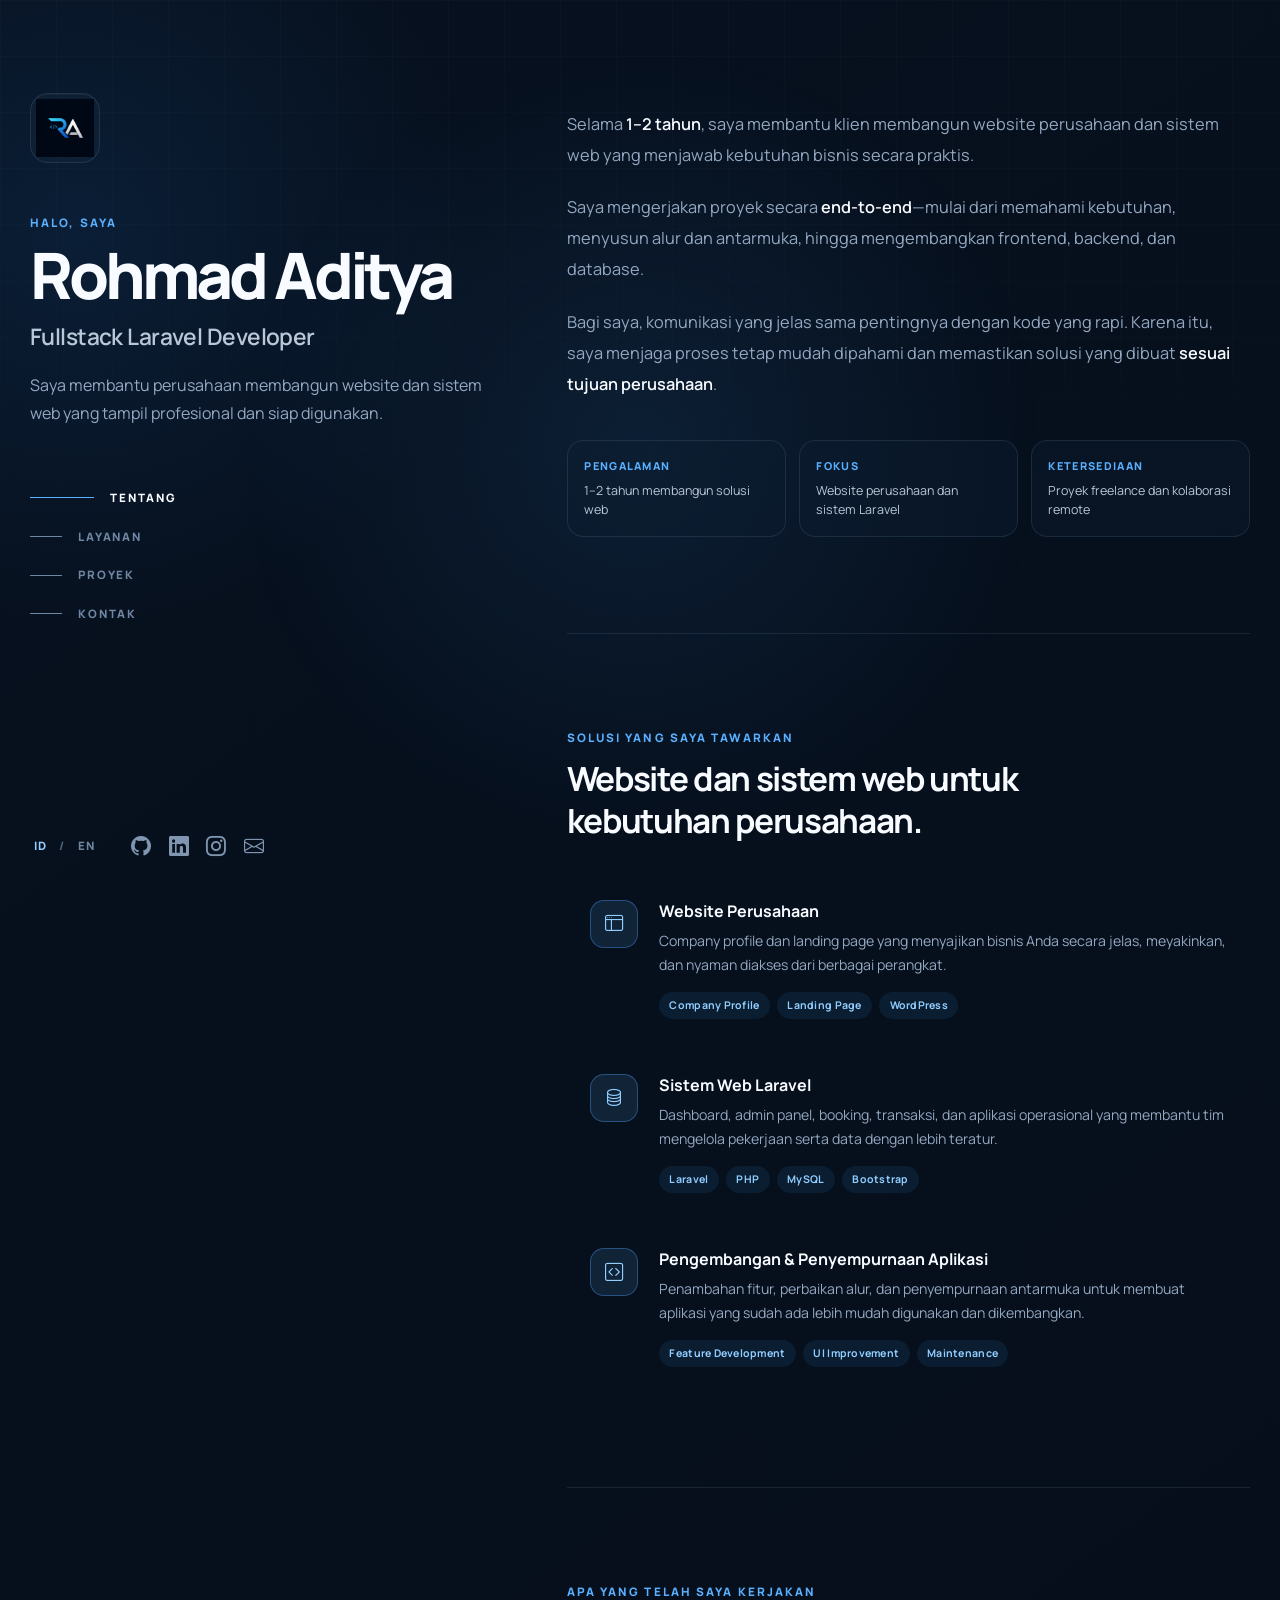
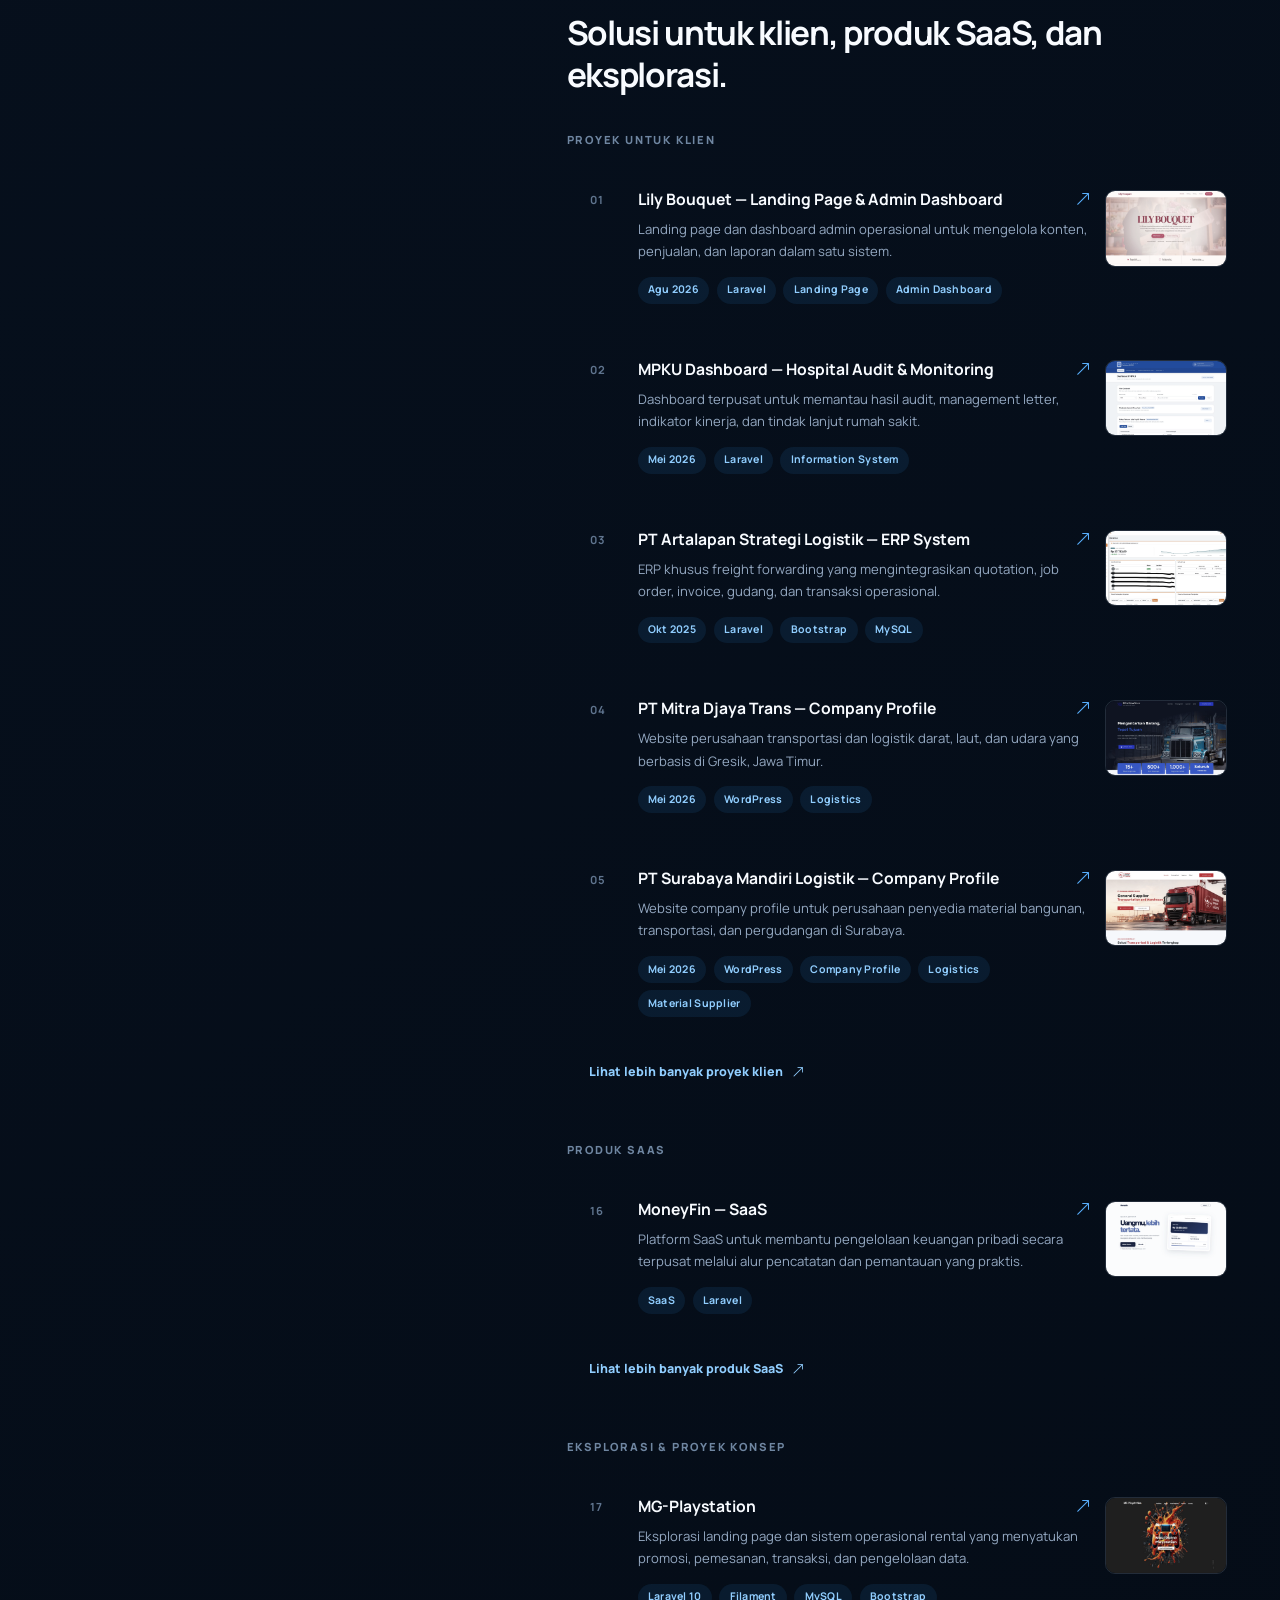
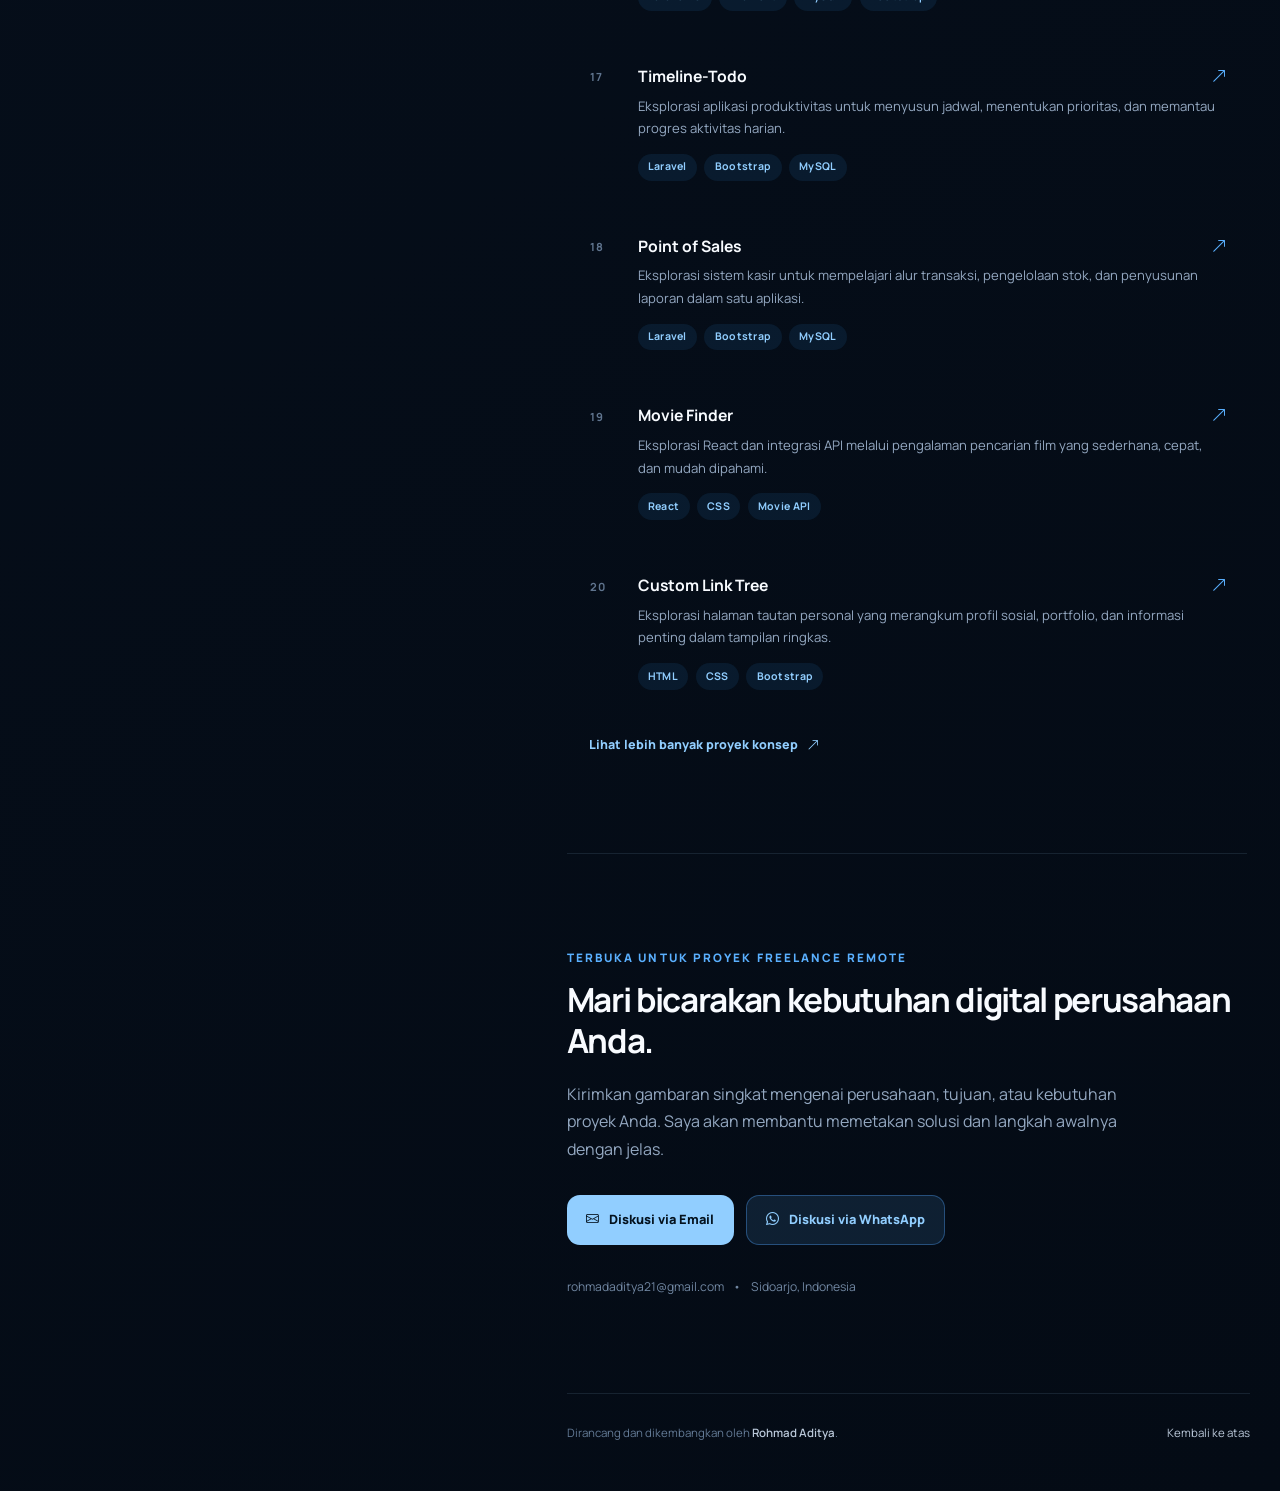
==== commit 3c73b2fb: "Replace PNG images with WEBP format for improved performance and remove unused assets; update HTML r" ====
--- a/index.html
+++ b/index.html
@@ -186,7 +186,7 @@
                             <span class="project-card__description" data-id="Landing page dan dashboard admin operasional untuk mengelola konten, penjualan, dan laporan dalam satu sistem." data-en="A landing page and operational admin dashboard for managing content, sales, and reports in one system.">Landing page dan dashboard admin operasional untuk mengelola konten, penjualan, dan laporan dalam satu sistem.</span>
                             <span class="tag-list"><span>Agu 2026</span><span>Laravel</span><span>Landing Page</span><span>Admin Dashboard</span></span>
                         </span>
-                        <span class="project-card__media"><img src="assets/projects/lily-bouquet/landing.png" alt="Tampilan landing page Lily Bouquet" data-id-alt="Tampilan landing page Lily Bouquet" data-en-alt="Lily Bouquet landing page preview" loading="lazy" decoding="async"></span>
+                        <span class="project-card__media"><img src="assets/projects/lily-bouquet/landing.webp" alt="Tampilan landing page Lily Bouquet" data-id-alt="Tampilan landing page Lily Bouquet" data-en-alt="Lily Bouquet landing page preview" loading="lazy" decoding="async"></span>
                     </button>
 
                     <button type="button" class="project-card project-card--featured" data-bs-toggle="modal" data-bs-target="#mpkuDashboardModal" aria-label="Buka studi kasus MPKU Dashboard" data-id-aria-label="Buka studi kasus MPKU Dashboard" data-en-aria-label="Open the MPKU Dashboard case study">
@@ -196,7 +196,7 @@
                             <span class="project-card__description" data-id="Dashboard terpusat untuk memantau hasil audit, management letter, indikator kinerja, dan tindak lanjut rumah sakit." data-en="A centralized dashboard for monitoring audit results, management letters, performance indicators, and hospital follow-ups.">Dashboard terpusat untuk memantau hasil audit, management letter, indikator kinerja, dan tindak lanjut rumah sakit.</span>
                             <span class="tag-list"><span>Mei 2026</span><span>Laravel</span><span>Information System</span></span>
                         </span>
-                        <span class="project-card__media"><img src="assets/projects/mpku-dashboard/dashboard.png" alt="Tampilan Dashboard MPKU" data-id-alt="Tampilan Dashboard MPKU" data-en-alt="MPKU Dashboard preview" loading="lazy" decoding="async"></span>
+                        <span class="project-card__media"><img src="assets/projects/mpku-dashboard/dashboard.webp" alt="Tampilan Dashboard MPKU" data-id-alt="Tampilan Dashboard MPKU" data-en-alt="MPKU Dashboard preview" loading="lazy" decoding="async"></span>
                     </button>
 
                     <button type="button" class="project-card project-card--featured" data-bs-toggle="modal" data-bs-target="#aslErpModal" aria-label="Buka studi kasus ERP PT Artalapan Strategi Logistik" data-id-aria-label="Buka studi kasus ERP PT Artalapan Strategi Logistik" data-en-aria-label="Open the PT Artalapan Strategi Logistik ERP case study">
@@ -206,7 +206,7 @@
                             <span class="project-card__description" data-id="ERP khusus freight forwarding yang mengintegrasikan quotation, job order, invoice, gudang, dan transaksi operasional." data-en="A custom freight-forwarding ERP integrating quotations, job orders, invoicing, warehousing, and operational transactions.">ERP khusus freight forwarding yang mengintegrasikan quotation, job order, invoice, gudang, dan transaksi operasional.</span>
                             <span class="tag-list"><span>Okt 2025</span><span>Laravel</span><span>Bootstrap</span><span>MySQL</span></span>
                         </span>
-                        <span class="project-card__media"><img src="assets/projects/asl-erp/dashboard.png" alt="Tampilan dashboard ERP Artalapan Strategi Logistik" data-id-alt="Tampilan dashboard ERP Artalapan Strategi Logistik" data-en-alt="Artalapan Strategi Logistik ERP dashboard preview" loading="lazy" decoding="async"></span>
+                        <span class="project-card__media"><img src="assets/projects/asl-erp/dashboard.webp" alt="Tampilan dashboard ERP Artalapan Strategi Logistik" data-id-alt="Tampilan dashboard ERP Artalapan Strategi Logistik" data-en-alt="Artalapan Strategi Logistik ERP dashboard preview" loading="lazy" decoding="async"></span>
                     </button>
 
                     <button type="button" class="project-card project-card--featured" data-bs-toggle="modal" data-bs-target="#mitraDjayaModal" aria-label="Buka studi kasus PT Mitra Djaya Trans" data-id-aria-label="Buka studi kasus PT Mitra Djaya Trans" data-en-aria-label="Open the PT Mitra Djaya Trans case study">
@@ -216,7 +216,7 @@
                             <span class="project-card__description" data-id="Website perusahaan transportasi dan logistik darat, laut, dan udara yang berbasis di Gresik, Jawa Timur." data-en="A company website for a Gresik-based land, sea, and air transportation and logistics provider.">Website perusahaan transportasi dan logistik darat, laut, dan udara yang berbasis di Gresik, Jawa Timur.</span>
                             <span class="tag-list"><span>Mei 2026</span><span>WordPress</span><span>Logistics</span></span>
                         </span>
-                        <span class="project-card__media"><img src="assets/projects/mitra-djaya-trans/landing.png" alt="Tampilan beranda Mitra Djaya Trans" data-id-alt="Tampilan beranda Mitra Djaya Trans" data-en-alt="Mitra Djaya Trans homepage preview" loading="lazy" decoding="async"></span>
+                        <span class="project-card__media"><img src="assets/projects/mitra-djaya-trans/landing.webp" alt="Tampilan beranda Mitra Djaya Trans" data-id-alt="Tampilan beranda Mitra Djaya Trans" data-en-alt="Mitra Djaya Trans homepage preview" loading="lazy" decoding="async"></span>
                     </button>
 
                     <button type="button" class="project-card project-card--featured" data-bs-toggle="modal" data-bs-target="#surabayaMandiriModal" aria-label="Buka studi kasus PT Surabaya Mandiri Logistik" data-id-aria-label="Buka studi kasus PT Surabaya Mandiri Logistik" data-en-aria-label="Open the PT Surabaya Mandiri Logistik case study">
@@ -226,7 +226,7 @@
                             <span class="project-card__description" data-id="Website company profile untuk perusahaan penyedia material bangunan, transportasi, dan pergudangan di Surabaya." data-en="A company profile website for a Surabaya-based building materials supplier, transportation provider, and warehousing business.">Website company profile untuk perusahaan penyedia material bangunan, transportasi, dan pergudangan di Surabaya.</span>
                             <span class="tag-list"><span>Mei 2026</span><span>WordPress</span><span>Company Profile</span><span>Logistics</span><span>Material Supplier</span></span>
                         </span>
-                        <span class="project-card__media"><img src="assets/projects/surabaya-mandiri-logistik/landing.png" alt="Tampilan beranda Surabaya Mandiri Logistik" data-id-alt="Tampilan beranda Surabaya Mandiri Logistik" data-en-alt="Surabaya Mandiri Logistik homepage preview" loading="lazy" decoding="async"></span>
+                        <span class="project-card__media"><img src="assets/projects/surabaya-mandiri-logistik/landing.webp" alt="Tampilan beranda Surabaya Mandiri Logistik" data-id-alt="Tampilan beranda Surabaya Mandiri Logistik" data-en-alt="Surabaya Mandiri Logistik homepage preview" loading="lazy" decoding="async"></span>
                     </button>
 
                     <button type="button" class="project-card project-card--featured" data-bs-toggle="modal" data-bs-target="#smtCatalogModal" aria-label="Buka studi kasus e-Catalog PT Surya Medika Timur" data-id-aria-label="Buka studi kasus e-Catalog PT Surya Medika Timur" data-en-aria-label="Open the PT Surya Medika Timur e-Catalog case study">
@@ -236,16 +236,17 @@
                             <span class="project-card__description" data-id="Platform terpusat untuk membandingkan penawaran produk vendor dan mendukung keputusan pengadaan rumah sakit." data-en="A centralized platform for comparing vendor product offers and supporting hospital procurement decisions.">Platform terpusat untuk membandingkan penawaran produk vendor dan mendukung keputusan pengadaan rumah sakit.</span>
                             <span class="tag-list"><span>Apr 2026</span><span>Laravel</span><span>Information System</span></span>
                         </span>
-                        <span class="project-card__media"><img src="assets/projects/surya-medika-timur-ecatalog/results.png" alt="Tampilan perbandingan penawaran e-Katalog Surya Medika Timur" data-id-alt="Tampilan perbandingan penawaran e-Katalog Surya Medika Timur" data-en-alt="Surya Medika Timur e-Catalog offer comparison preview" loading="lazy" decoding="async"></span>
-                    </button>
-
-                    <button type="button" class="project-card" data-bs-toggle="modal" data-bs-target="#sitiKhodijahHisModal" aria-label="Buka studi kasus HIS Rumah Sakit Siti Khodijah" data-id-aria-label="Buka studi kasus HIS Rumah Sakit Siti Khodijah" data-en-aria-label="Open the Siti Khodijah Hospital HIS case study">
+                        <span class="project-card__media"><img src="assets/projects/surya-medika-timur-ecatalog/results.webp" alt="Tampilan perbandingan penawaran e-Katalog Surya Medika Timur" data-id-alt="Tampilan perbandingan penawaran e-Katalog Surya Medika Timur" data-en-alt="Surya Medika Timur e-Catalog offer comparison preview" loading="lazy" decoding="async"></span>
+                    </button>
+
+                    <button type="button" class="project-card project-card--featured" data-bs-toggle="modal" data-bs-target="#sitiKhodijahHisModal" aria-label="Buka studi kasus HIS Rumah Sakit Siti Khodijah" data-id-aria-label="Buka studi kasus HIS Rumah Sakit Siti Khodijah" data-en-aria-label="Open the Siti Khodijah Hospital HIS case study">
                         <span class="project-card__index">07</span>
                         <span class="project-card__body">
                             <span class="project-card__topline"><span>RS Siti Khodijah Sepanjang — HIS</span><i class="bi bi-arrow-up-right" aria-hidden="true"></i></span>
                             <span class="project-card__description" data-id="Pengembangan ulang sistem informasi rumah sakit untuk layanan pasien, rekam medis, farmasi, billing, dan administrasi." data-en="A ground-up hospital information system rebuild covering patient services, medical records, pharmacy, billing, and administration.">Pengembangan ulang sistem informasi rumah sakit untuk layanan pasien, rekam medis, farmasi, billing, dan administrasi.</span>
                             <span class="tag-list"><span>Apr 2025–Apr 2026</span><span>Software Development</span><span>HIS</span></span>
                         </span>
+                        <span class="project-card__media"><img src="assets/projects/siti-khodijah-his/portal.webp" alt="Tampilan portal HIS RS Siti Khodijah Sepanjang" data-id-alt="Tampilan portal HIS RS Siti Khodijah Sepanjang" data-en-alt="Siti Khodijah Hospital HIS portal preview" loading="lazy" decoding="async"></span>
                     </button>
 
                     <button type="button" class="project-card project-card--featured" data-bs-toggle="modal" data-bs-target="#smtQuotationModal" aria-label="Buka studi kasus Form Penawaran PT Surya Medika Timur" data-id-aria-label="Buka studi kasus Form Penawaran PT Surya Medika Timur" data-en-aria-label="Open the PT Surya Medika Timur quotation feature case study">
@@ -255,7 +256,7 @@
                             <span class="project-card__description" data-id="Fitur pengajuan penawaran vendor berbasis token dan pemeringkatan otomatis untuk mempercepat evaluasi pengadaan." data-en="Token-based vendor quotation submission and automated ranking features for faster procurement evaluation.">Fitur pengajuan penawaran vendor berbasis token dan pemeringkatan otomatis untuk mempercepat evaluasi pengadaan.</span>
                             <span class="tag-list"><span>Feb–Mar 2026</span><span>Laravel</span><span>Information System</span></span>
                         </span>
-                        <span class="project-card__media"><img src="assets/projects/surya-medika-timur-quotation/list.png" alt="Tampilan daftar Form Penawaran Surya Medika Timur" data-id-alt="Tampilan daftar Form Penawaran Surya Medika Timur" data-en-alt="Surya Medika Timur quotation form list preview" loading="lazy" decoding="async"></span>
+                        <span class="project-card__media"><img src="assets/projects/surya-medika-timur-quotation/list.webp" alt="Tampilan daftar Form Penawaran Surya Medika Timur" data-id-alt="Tampilan daftar Form Penawaran Surya Medika Timur" data-en-alt="Surya Medika Timur quotation form list preview" loading="lazy" decoding="async"></span>
                     </button>
 
                     <button type="button" class="project-card project-card--featured" data-bs-toggle="modal" data-bs-target="#daemanindoagenciesModal" aria-label="Buka studi kasus Daemanindo Agencies" data-id-aria-label="Buka studi kasus Daemanindo Agencies" data-en-aria-label="Open the Daemanindo Agencies case study">
@@ -265,16 +266,17 @@
                             <span class="project-card__description" data-id="Website company profile untuk perusahaan ekspor-impor di Dili, Timor-Leste dengan struktur informasi yang ringkas." data-en="A concise company profile website for an export-import company based in Dili, Timor-Leste.">Website company profile untuk perusahaan ekspor-impor di Dili, Timor-Leste dengan struktur informasi yang ringkas.</span>
                             <span class="tag-list"><span>Jan 2026</span><span>WordPress</span><span>Export–Import</span></span>
                         </span>
-                        <span class="project-card__media"><img src="assets/projects/daemanindo-agencies/landing.png" alt="Tampilan beranda Daemanindo Agencies" data-id-alt="Tampilan beranda Daemanindo Agencies" data-en-alt="Daemanindo Agencies homepage preview" loading="lazy" decoding="async"></span>
-                    </button>
-
-                    <button type="button" class="project-card" data-bs-toggle="modal" data-bs-target="#restoBuAisModal" aria-label="Buka studi kasus POS Resto Bu Ais" data-id-aria-label="Buka studi kasus POS Resto Bu Ais" data-en-aria-label="Open the Resto Bu Ais POS case study">
+                        <span class="project-card__media"><img src="assets/projects/daemanindo-agencies/landing.webp" alt="Tampilan beranda Daemanindo Agencies" data-id-alt="Tampilan beranda Daemanindo Agencies" data-en-alt="Daemanindo Agencies homepage preview" loading="lazy" decoding="async"></span>
+                    </button>
+
+                    <button type="button" class="project-card project-card--featured" data-bs-toggle="modal" data-bs-target="#restoBuAisModal" aria-label="Buka studi kasus POS Resto Bu Ais" data-id-aria-label="Buka studi kasus POS Resto Bu Ais" data-en-aria-label="Open the Resto Bu Ais POS case study">
                         <span class="project-card__index">10</span>
                         <span class="project-card__body">
                             <span class="project-card__topline"><span>Resto Bu Ais — POS System</span><i class="bi bi-arrow-up-right" aria-hidden="true"></i></span>
                             <span class="project-card__description" data-id="Aplikasi kasir berbasis web untuk pemesanan, transaksi, pengelolaan menu, dan laporan penjualan restoran." data-en="A web-based restaurant POS for orders, transactions, menu administration, and sales reporting.">Aplikasi kasir berbasis web untuk pemesanan, transaksi, pengelolaan menu, dan laporan penjualan restoran.</span>
                             <span class="tag-list"><span>Jan 2026</span><span>Laravel</span><span>MySQL</span><span>Bootstrap</span></span>
                         </span>
+                        <span class="project-card__media project-card__media--portrait"><img src="assets/projects/resto-bu-ais/pos-mobile.webp" alt="Tampilan menu POS Resto Bu Ais" data-id-alt="Tampilan menu POS Resto Bu Ais" data-en-alt="Resto Bu Ais POS menu preview" loading="lazy" decoding="async"></span>
                     </button>
 
                     <button type="button" class="project-card project-card--featured" data-bs-toggle="modal" data-bs-target="#asllogistikModal" aria-label="Buka studi kasus company profile PT Artalapan Strategi Logistik" data-id-aria-label="Buka studi kasus company profile PT Artalapan Strategi Logistik" data-en-aria-label="Open the PT Artalapan Strategi Logistik company profile case study">
@@ -284,7 +286,7 @@
                             <span class="project-card__description" data-id="Website perusahaan freight forwarding dan logistik terpadu untuk memperkuat profil serta penyajian layanan bisnis." data-en="A company website for an integrated freight-forwarding and logistics provider, strengthening its profile and service presentation.">Website perusahaan freight forwarding dan logistik terpadu untuk memperkuat profil serta penyajian layanan bisnis.</span>
                             <span class="tag-list"><span>Agu 2025</span><span>WordPress</span><span>Logistics</span></span>
                         </span>
-                        <span class="project-card__media"><img src="assets/projects/asl-company-profile/landing.png" alt="Tampilan beranda ASL Logistik" data-id-alt="Tampilan beranda ASL Logistik" data-en-alt="ASL Logistik homepage preview" loading="lazy" decoding="async"></span>
+                        <span class="project-card__media"><img src="assets/projects/asl-company-profile/landing.webp" alt="Tampilan beranda ASL Logistik" data-id-alt="Tampilan beranda ASL Logistik" data-en-alt="ASL Logistik homepage preview" loading="lazy" decoding="async"></span>
                     </button>
 
                     <button type="button" class="project-card project-card--featured" data-bs-toggle="modal" data-bs-target="#synergyTangguhModal" aria-label="Buka studi kasus PT Synergy Tangguh Perkasa" data-id-aria-label="Buka studi kasus PT Synergy Tangguh Perkasa" data-en-aria-label="Open the PT Synergy Tangguh Perkasa case study">
@@ -294,7 +296,7 @@
                             <span class="project-card__description" data-id="Website company profile untuk perusahaan pengadaan barang dan jasa dengan citra profesional dan terpercaya." data-en="A company profile website for a procurement provider, built around a professional and trustworthy brand image.">Website company profile untuk perusahaan pengadaan barang dan jasa dengan citra profesional dan terpercaya.</span>
                             <span class="tag-list"><span>Jul 2025</span><span>WordPress</span><span>Procurement</span></span>
                         </span>
-                        <span class="project-card__media"><img src="assets/projects/synergy-tangguh-perkasa/landing.png" alt="Tampilan beranda Synergy Perkasa Group" data-id-alt="Tampilan beranda Synergy Perkasa Group" data-en-alt="Synergy Perkasa Group homepage preview" loading="lazy" decoding="async"></span>
+                        <span class="project-card__media"><img src="assets/projects/synergy-tangguh-perkasa/landing.webp" alt="Tampilan beranda Synergy Perkasa Group" data-id-alt="Tampilan beranda Synergy Perkasa Group" data-en-alt="Synergy Perkasa Group homepage preview" loading="lazy" decoding="async"></span>
                     </button>
 
                     <button type="button" class="project-card project-card--featured" data-bs-toggle="modal" data-bs-target="#popeyeProfileModal" aria-label="Buka studi kasus company profile PT Popeye Trans Logistik" data-id-aria-label="Buka studi kasus company profile PT Popeye Trans Logistik" data-en-aria-label="Open the PT Popeye Trans Logistik company profile case study">
@@ -304,7 +306,7 @@
                             <span class="project-card__description" data-id="Website profil perusahaan untuk layanan kargo, transportasi, pindahan, distribusi, serta ekspor-impor." data-en="A company profile website covering cargo, transportation, relocation, distribution, and export-import services.">Website profil perusahaan untuk layanan kargo, transportasi, pindahan, distribusi, serta ekspor-impor.</span>
                             <span class="tag-list"><span>Jun 2025</span><span>WordPress</span><span>Logistics</span></span>
                         </span>
-                        <span class="project-card__media"><img src="assets/projects/popeye-company-profile/landing.png" alt="Tampilan beranda Popeye Trans Logistik" data-id-alt="Tampilan beranda Popeye Trans Logistik" data-en-alt="Popeye Trans Logistik homepage preview" loading="lazy" decoding="async"></span>
+                        <span class="project-card__media"><img src="assets/projects/popeye-company-profile/landing.webp" alt="Tampilan beranda Popeye Trans Logistik" data-id-alt="Tampilan beranda Popeye Trans Logistik" data-en-alt="Popeye Trans Logistik homepage preview" loading="lazy" decoding="async"></span>
                     </button>
 
                     <button type="button" class="project-card project-card--featured" data-bs-toggle="modal" data-bs-target="#popeyeErpModal" aria-label="Buka studi kasus ERP PT Popeye Trans Logistik" data-id-aria-label="Buka studi kasus ERP PT Popeye Trans Logistik" data-en-aria-label="Open the PT Popeye Trans Logistik ERP case study">
@@ -314,7 +316,7 @@
                             <span class="project-card__description" data-id="ERP logistik dengan invoice, dokumen, dan format ekspor fleksibel yang dapat disesuaikan untuk kebutuhan setiap pelanggan." data-en="A logistics ERP with flexible invoice layouts, documents, and export formats tailored to each customer's requirements.">ERP logistik dengan invoice, dokumen, dan format ekspor fleksibel yang dapat disesuaikan untuk kebutuhan setiap pelanggan.</span>
                             <span class="tag-list"><span>Mar–Apr 2025</span><span>Laravel</span><span>Bootstrap</span><span>MySQL</span></span>
                         </span>
-                        <span class="project-card__media"><img src="assets/projects/popeye-erp/dashboard.png" alt="Tampilan dashboard ERP Popeye Trans Logistik" data-id-alt="Tampilan dashboard ERP Popeye Trans Logistik" data-en-alt="Popeye Trans Logistik ERP dashboard preview" loading="lazy" decoding="async"></span>
+                        <span class="project-card__media"><img src="assets/projects/popeye-erp/dashboard.webp" alt="Tampilan dashboard ERP Popeye Trans Logistik" data-id-alt="Tampilan dashboard ERP Popeye Trans Logistik" data-en-alt="Popeye Trans Logistik ERP dashboard preview" loading="lazy" decoding="async"></span>
                     </button>
 
                     <button type="button" class="project-card project-card--featured" data-bs-toggle="modal" data-bs-target="#sriMutiaraAlamErpModal" aria-label="Buka detail ERP PT Sri Mutiara Alam" data-id-aria-label="Buka detail ERP PT Sri Mutiara Alam" data-en-aria-label="Open the PT Sri Mutiara Alam ERP details">
@@ -324,7 +326,7 @@
                             <span class="project-card__description" data-id="ERP yang menyatukan proses operasional dan transaksi; laporan keuangan merupakan salah satu modulnya." data-en="An ERP that brings operations and transactions together, with financial reporting as one of its modules.">ERP yang menyatukan proses operasional dan transaksi; laporan keuangan merupakan salah satu modulnya.</span>
                             <span class="tag-list"><span>Agu 2025</span><span>Laravel</span><span>ERP</span></span>
                         </span>
-                        <span class="project-card__media"><img src="assets/projects/sri-mutiara-alam-erp/financial-reports.png" alt="Tampilan laporan keuangan ERP PT Sri Mutiara Alam" data-id-alt="Tampilan laporan keuangan ERP PT Sri Mutiara Alam" data-en-alt="PT Sri Mutiara Alam ERP financial reports preview" loading="lazy" decoding="async"></span>
+                        <span class="project-card__media"><img src="assets/projects/sri-mutiara-alam-erp/financial-reports.webp" alt="Tampilan laporan keuangan ERP PT Sri Mutiara Alam" data-id-alt="Tampilan laporan keuangan ERP PT Sri Mutiara Alam" data-en-alt="PT Sri Mutiara Alam ERP financial reports preview" loading="lazy" decoding="async"></span>
                     </button>
 
                     <a class="project-group__more" href="project.html#client-projects">
@@ -343,7 +345,7 @@
                             <span class="project-card__description" data-id="Platform SaaS untuk membantu pengelolaan keuangan pribadi secara terpusat melalui alur pencatatan dan pemantauan yang praktis." data-en="A SaaS platform for centralized financial management through practical recording and monitoring workflows.">Platform SaaS untuk membantu pengelolaan keuangan pribadi secara terpusat melalui alur pencatatan dan pemantauan yang praktis.</span>
                             <span class="tag-list"><span>SaaS</span><span>Laravel</span></span>
                         </span>
-                        <span class="project-card__media"><img src="assets/projects/moneyfin/landing.png" alt="Tampilan landing page MoneyFin" data-id-alt="Tampilan landing page MoneyFin" data-en-alt="MoneyFin landing page preview" loading="lazy" decoding="async"></span>
+                        <span class="project-card__media"><img src="assets/projects/moneyfin/landing.webp" alt="Tampilan landing page MoneyFin" data-id-alt="Tampilan landing page MoneyFin" data-en-alt="MoneyFin landing page preview" loading="lazy" decoding="async"></span>
                     </button>
                     <a class="project-group__more" href="project.html#saas-projects">
                         <span data-id="Lihat lebih banyak produk SaaS" data-en="See more SaaS products">Lihat lebih banyak produk SaaS</span>
@@ -448,9 +450,9 @@
             </section>
 
             <footer class="site-footer">
-                <p data-id-html="Dirancang dan dikembangkan dengan perhatian pada detail oleh <strong>Rohmad Aditya</strong>."
-                   data-en-html="Designed and built with attention to detail by <strong>Rohmad Aditya</strong>.">
-                    Dirancang dan dikembangkan dengan perhatian pada detail oleh <strong>Rohmad Aditya</strong>.
+                <p data-id-html="Dirancang dan dikembangkan oleh <strong>Rohmad Aditya</strong>."
+                   data-en-html="Designed and built by <strong>Rohmad Aditya</strong>.">
+                    Dirancang dan dikembangkan oleh <strong>Rohmad Aditya</strong>.
                 </p>
                 <a href="#top" data-id="Kembali ke atas" data-en="Back to top">Kembali ke atas</a>
             </footer>
--- a/assets/css/style.css
+++ b/assets/css/style.css
@@ -572,6 +572,10 @@
     transition: filter 180ms ease, border-color 180ms ease;
 }
 
+.project-card__media--portrait img {
+    object-position: center top;
+}
+
 .project-card:hover .project-card__media img {
     border-color: var(--line-strong);
     filter: saturate(1);
@@ -922,6 +926,14 @@
 .project-carousel--contain .carousel-item img {
     aspect-ratio: auto;
     object-fit: contain;
+}
+
+.project-carousel--portrait .carousel-item img {
+    display: block;
+    width: auto;
+    max-width: 100%;
+    max-height: 70vh;
+    margin-inline: auto;
 }
 
 .project-carousel--contain .carousel-caption {
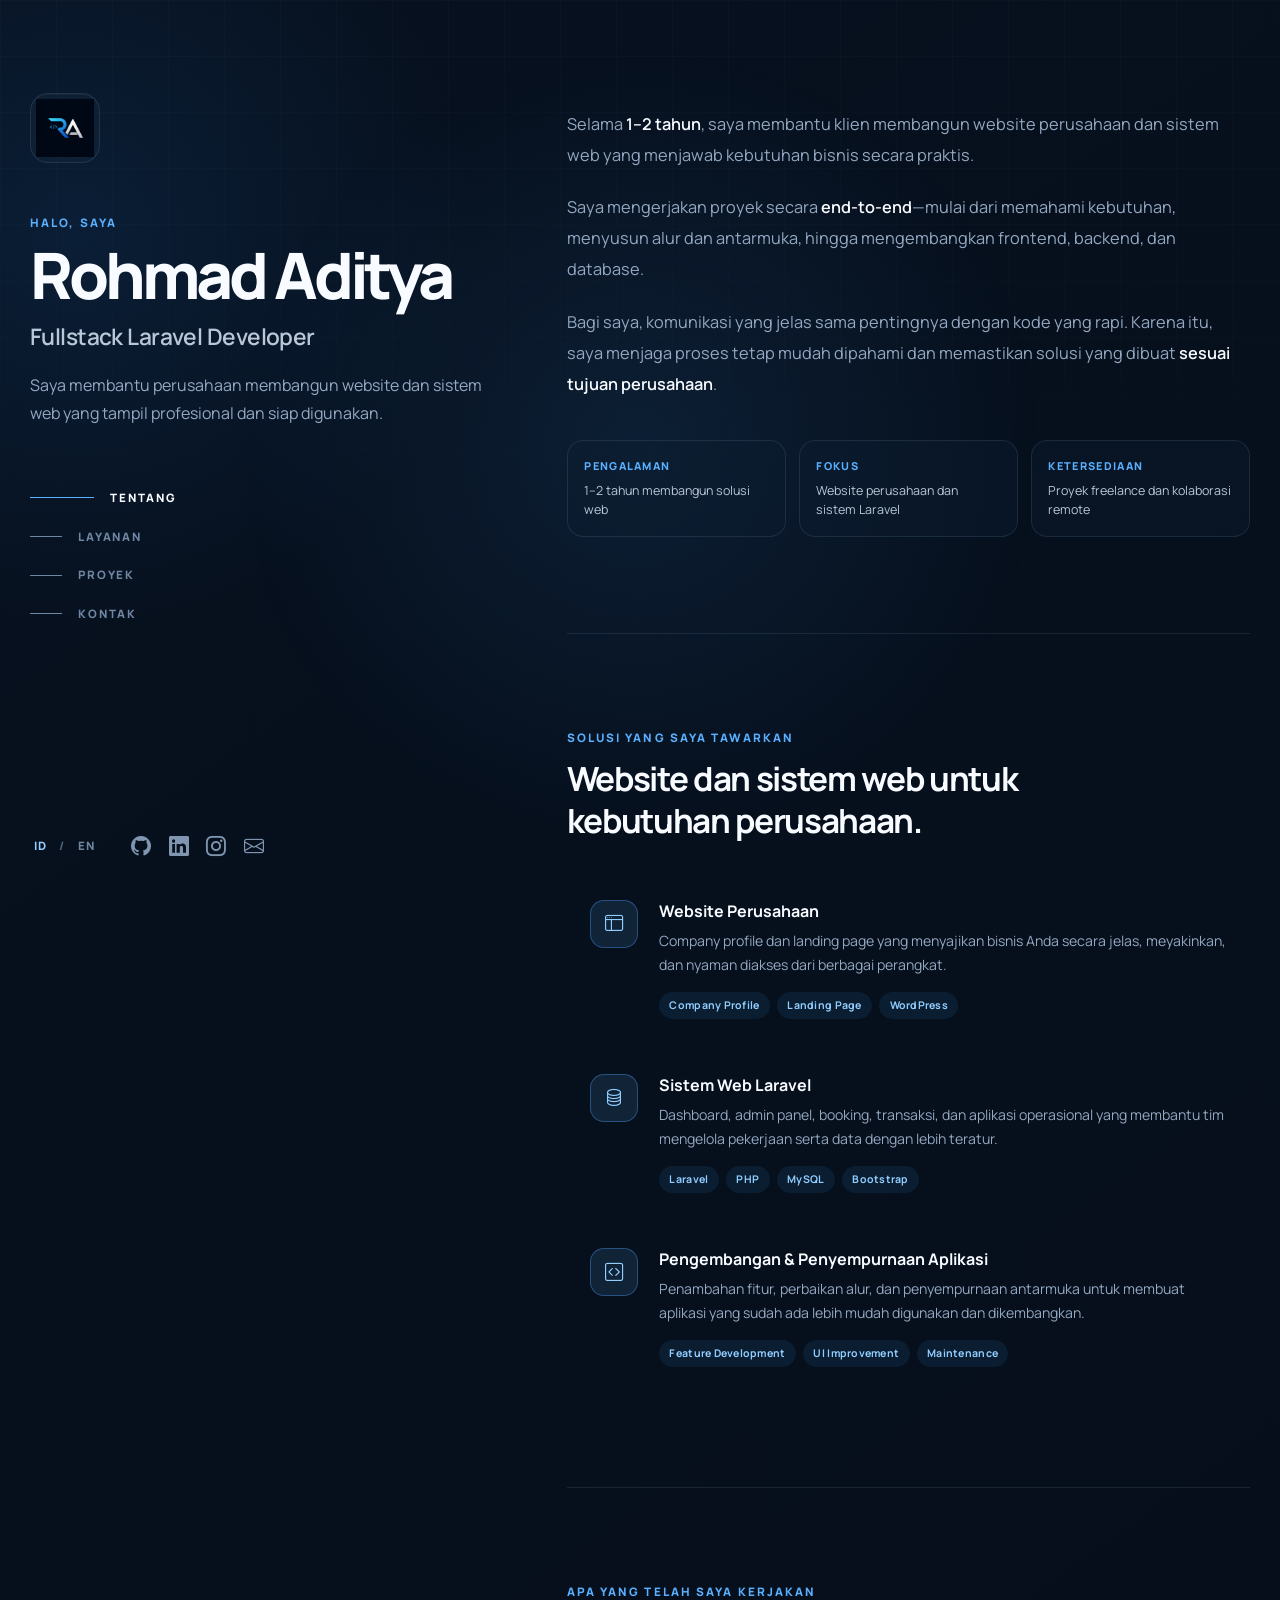
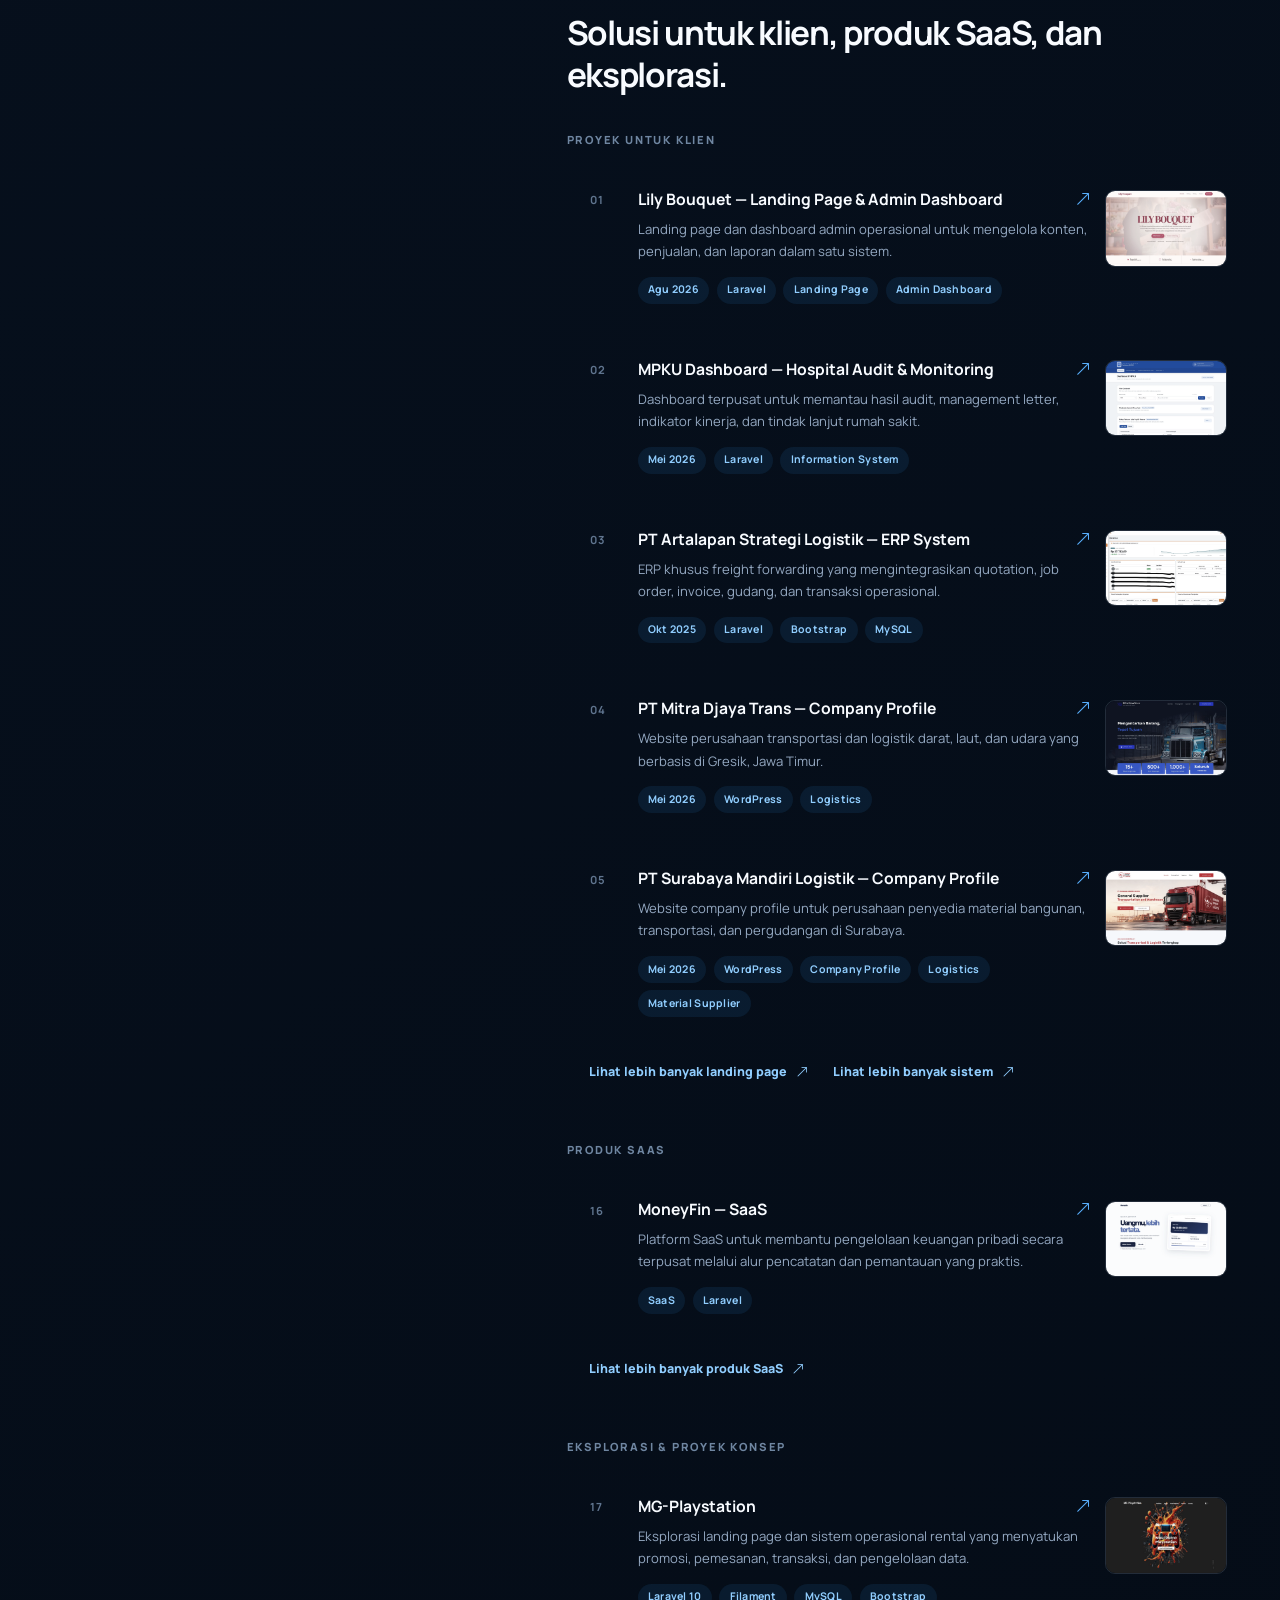
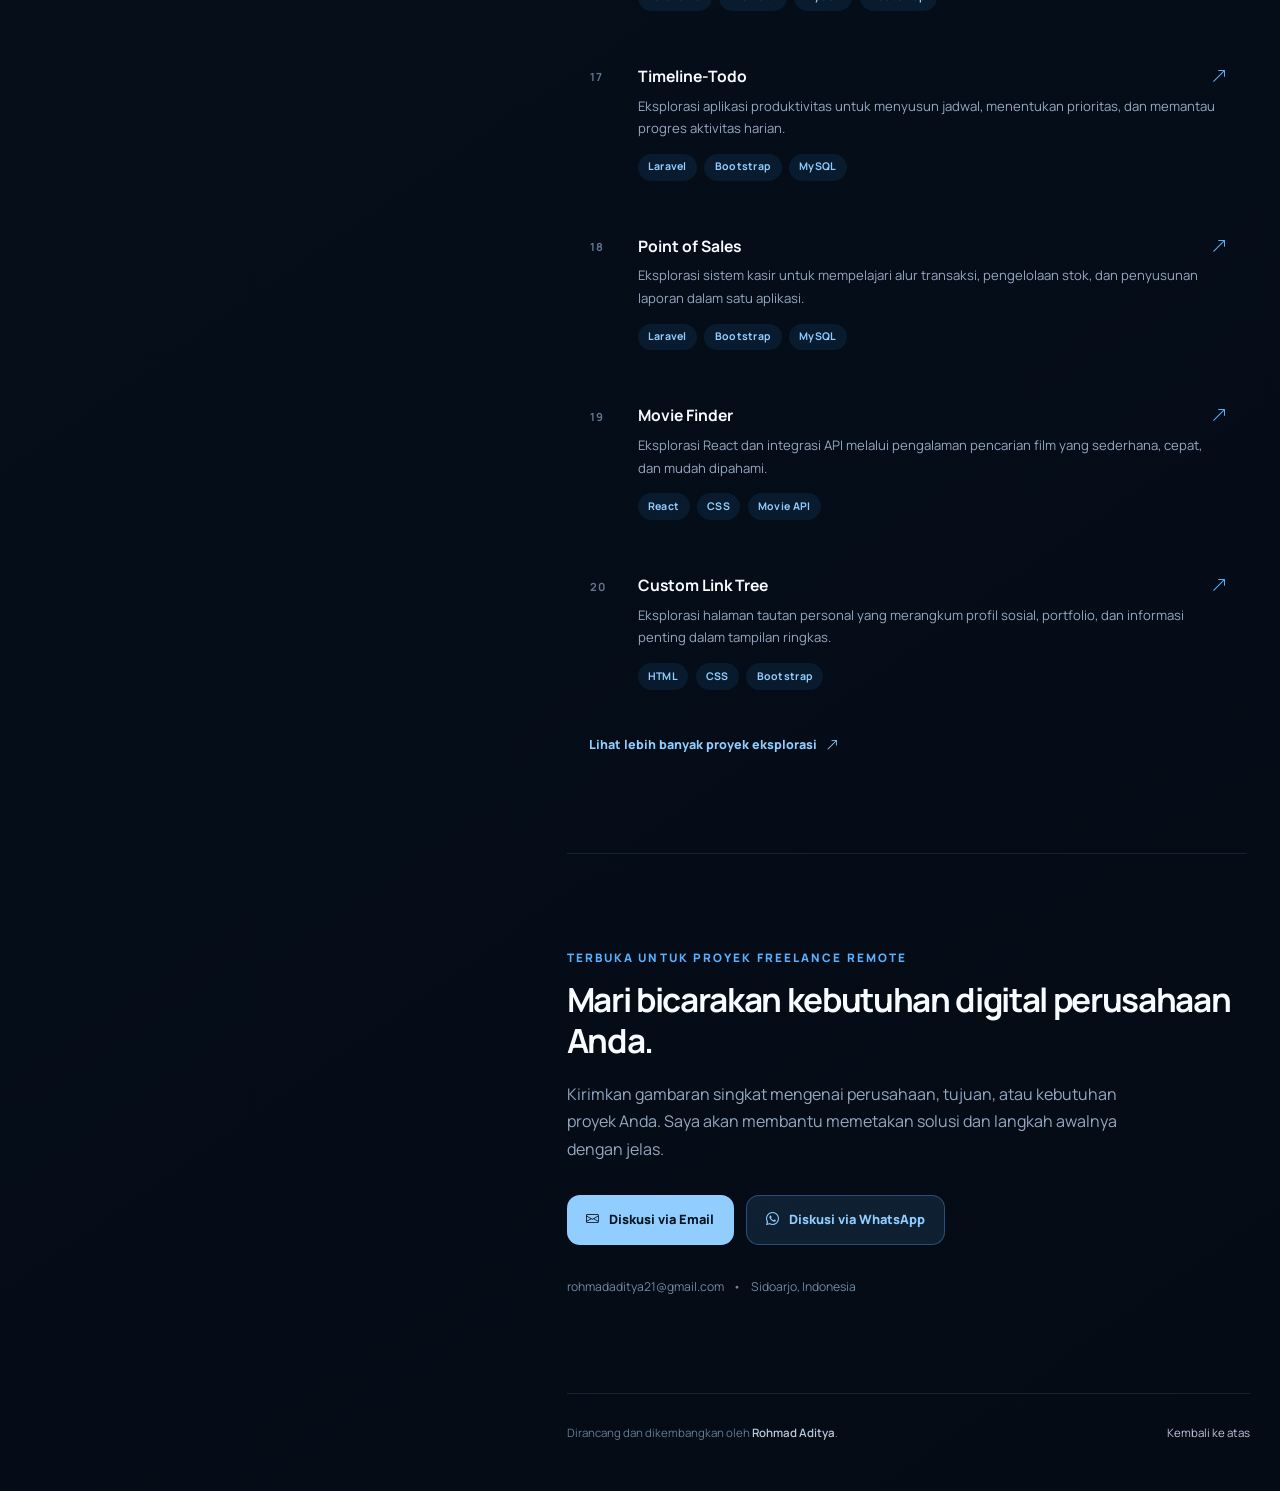
==== commit 7895ca49: "fix: align project archive category links" ====
--- a/index.html
+++ b/index.html
@@ -2,6 +2,14 @@
 <html lang="id">
 
 <head>
+    <!-- Google tag (gtag.js) -->
+    <script async src="https://www.googletagmanager.com/gtag/js?id=G-Q3MPJQYQ7Y"></script>
+    <script>
+        window.dataLayer = window.dataLayer || [];
+        function gtag(){dataLayer.push(arguments);}
+        gtag('js', new Date());
+        gtag('config', 'G-Q3MPJQYQ7Y');
+    </script>
     <meta charset="UTF-8">
     <meta name="viewport" content="width=device-width, initial-scale=1.0">
     <meta name="description" content="Portfolio Rohmad Aditya, Fullstack Laravel Developer untuk website perusahaan dan sistem web yang profesional serta siap digunakan.">
@@ -329,8 +337,12 @@
                         <span class="project-card__media"><img src="assets/projects/sri-mutiara-alam-erp/financial-reports.webp" alt="Tampilan laporan keuangan ERP PT Sri Mutiara Alam" data-id-alt="Tampilan laporan keuangan ERP PT Sri Mutiara Alam" data-en-alt="PT Sri Mutiara Alam ERP financial reports preview" loading="lazy" decoding="async"></span>
                     </button>
 
-                    <a class="project-group__more" href="project.html#client-projects">
-                        <span data-id="Lihat lebih banyak proyek klien" data-en="See more client projects">Lihat lebih banyak proyek klien</span>
+                    <a class="project-group__more" href="project.html#landing-page-projects">
+                        <span data-id="Lihat lebih banyak landing page" data-en="See more landing page projects">Lihat lebih banyak landing page</span>
+                        <i class="bi bi-arrow-up-right" aria-hidden="true"></i>
+                    </a>
+                    <a class="project-group__more" href="project.html#system-projects">
+                        <span data-id="Lihat lebih banyak sistem" data-en="See more systems">Lihat lebih banyak sistem</span>
                         <i class="bi bi-arrow-up-right" aria-hidden="true"></i>
                     </a>
                 </div>
@@ -417,8 +429,8 @@
                         </span>
                     </button>
 
-                    <a class="project-group__more" href="project.html#concept-projects">
-                        <span data-id="Lihat lebih banyak proyek konsep" data-en="See more concept projects">Lihat lebih banyak proyek konsep</span>
+                    <a class="project-group__more" href="project.html#exploration-projects">
+                        <span data-id="Lihat lebih banyak proyek eksplorasi" data-en="See more exploration projects">Lihat lebih banyak proyek eksplorasi</span>
                         <i class="bi bi-arrow-up-right" aria-hidden="true"></i>
                     </a>
                 </div>
@@ -437,7 +449,7 @@
                         <i class="bi bi-envelope" aria-hidden="true"></i>
                         <span data-id="Diskusi via Email" data-en="Discuss by Email">Diskusi via Email</span>
                     </a>
-                    <a class="secondary-action" href="https://wa.me/6289531656442" target="_blank" rel="noopener noreferrer">
+                    <a class="secondary-action" href="https://wa.me/628998183329" target="_blank" rel="noopener noreferrer">
                         <i class="bi bi-whatsapp" aria-hidden="true"></i>
                         <span data-id="Diskusi via WhatsApp" data-en="Discuss on WhatsApp">Diskusi via WhatsApp</span>
                     </a>
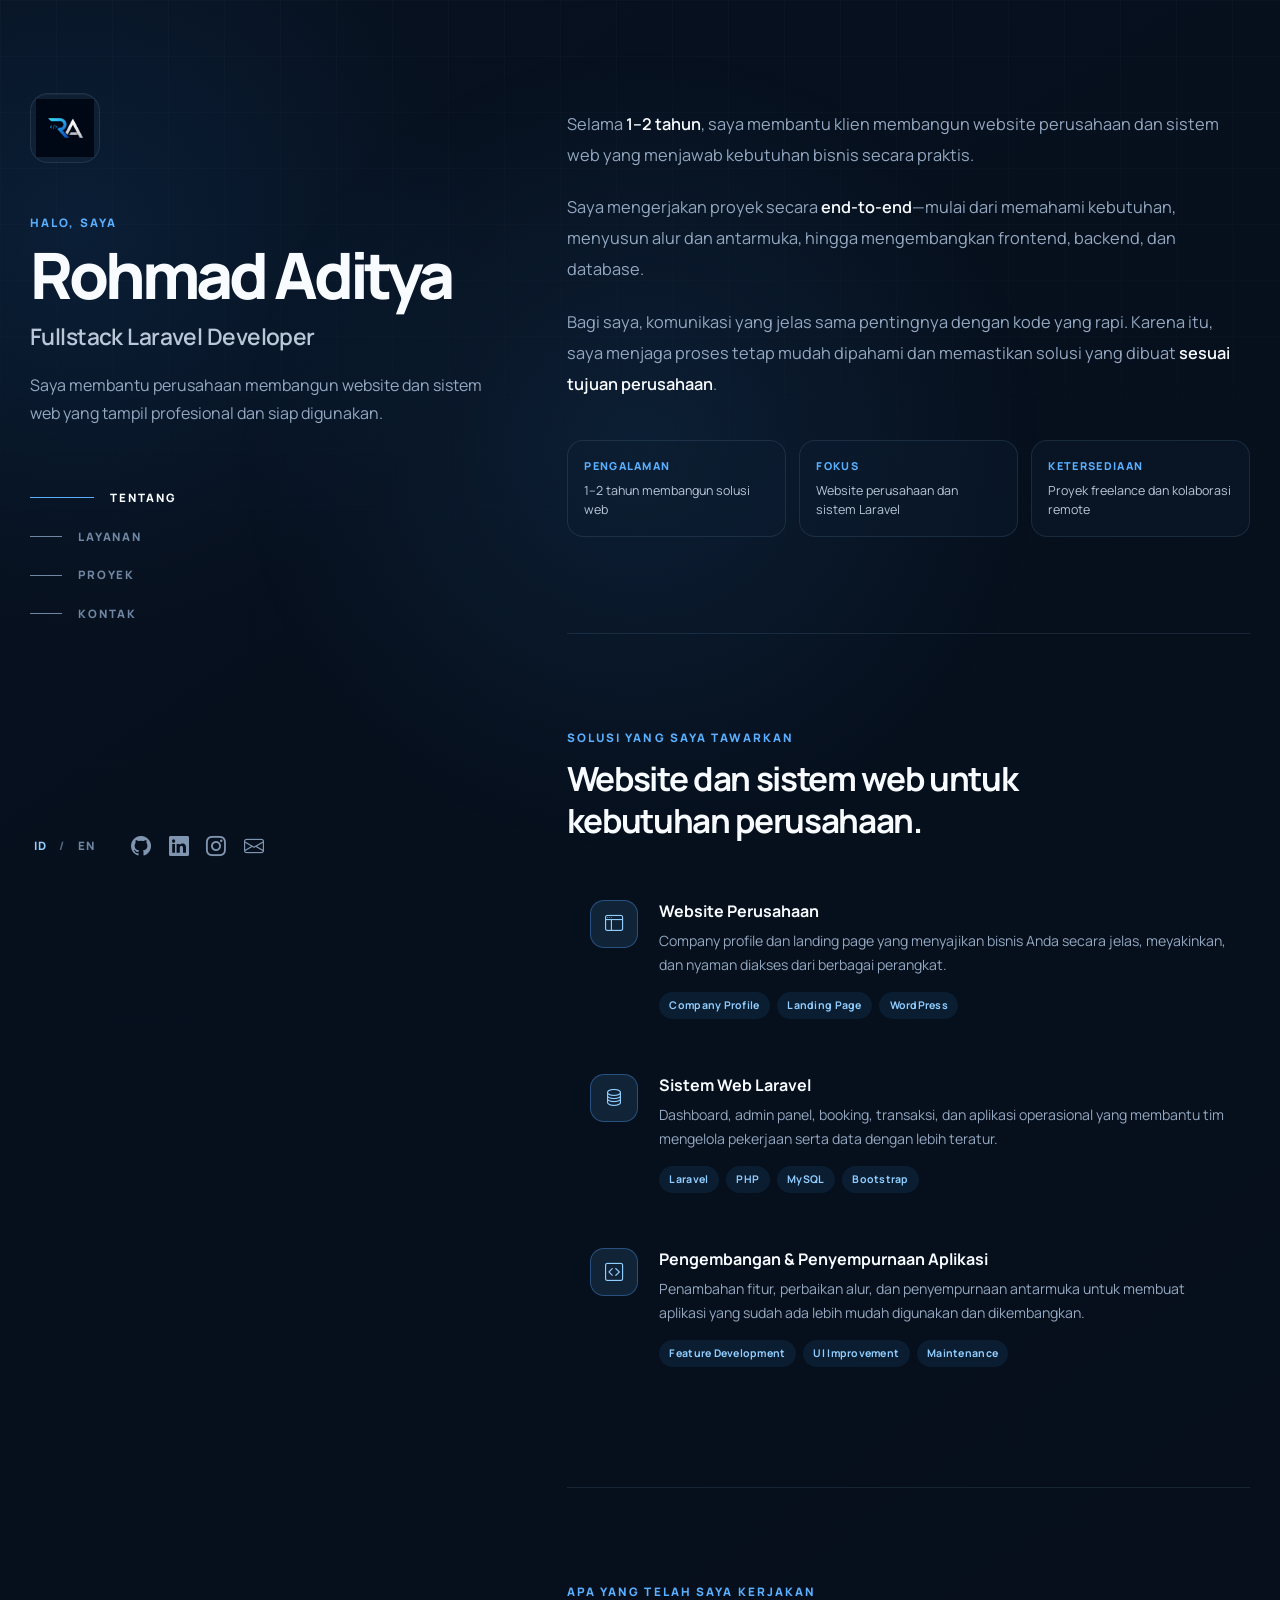
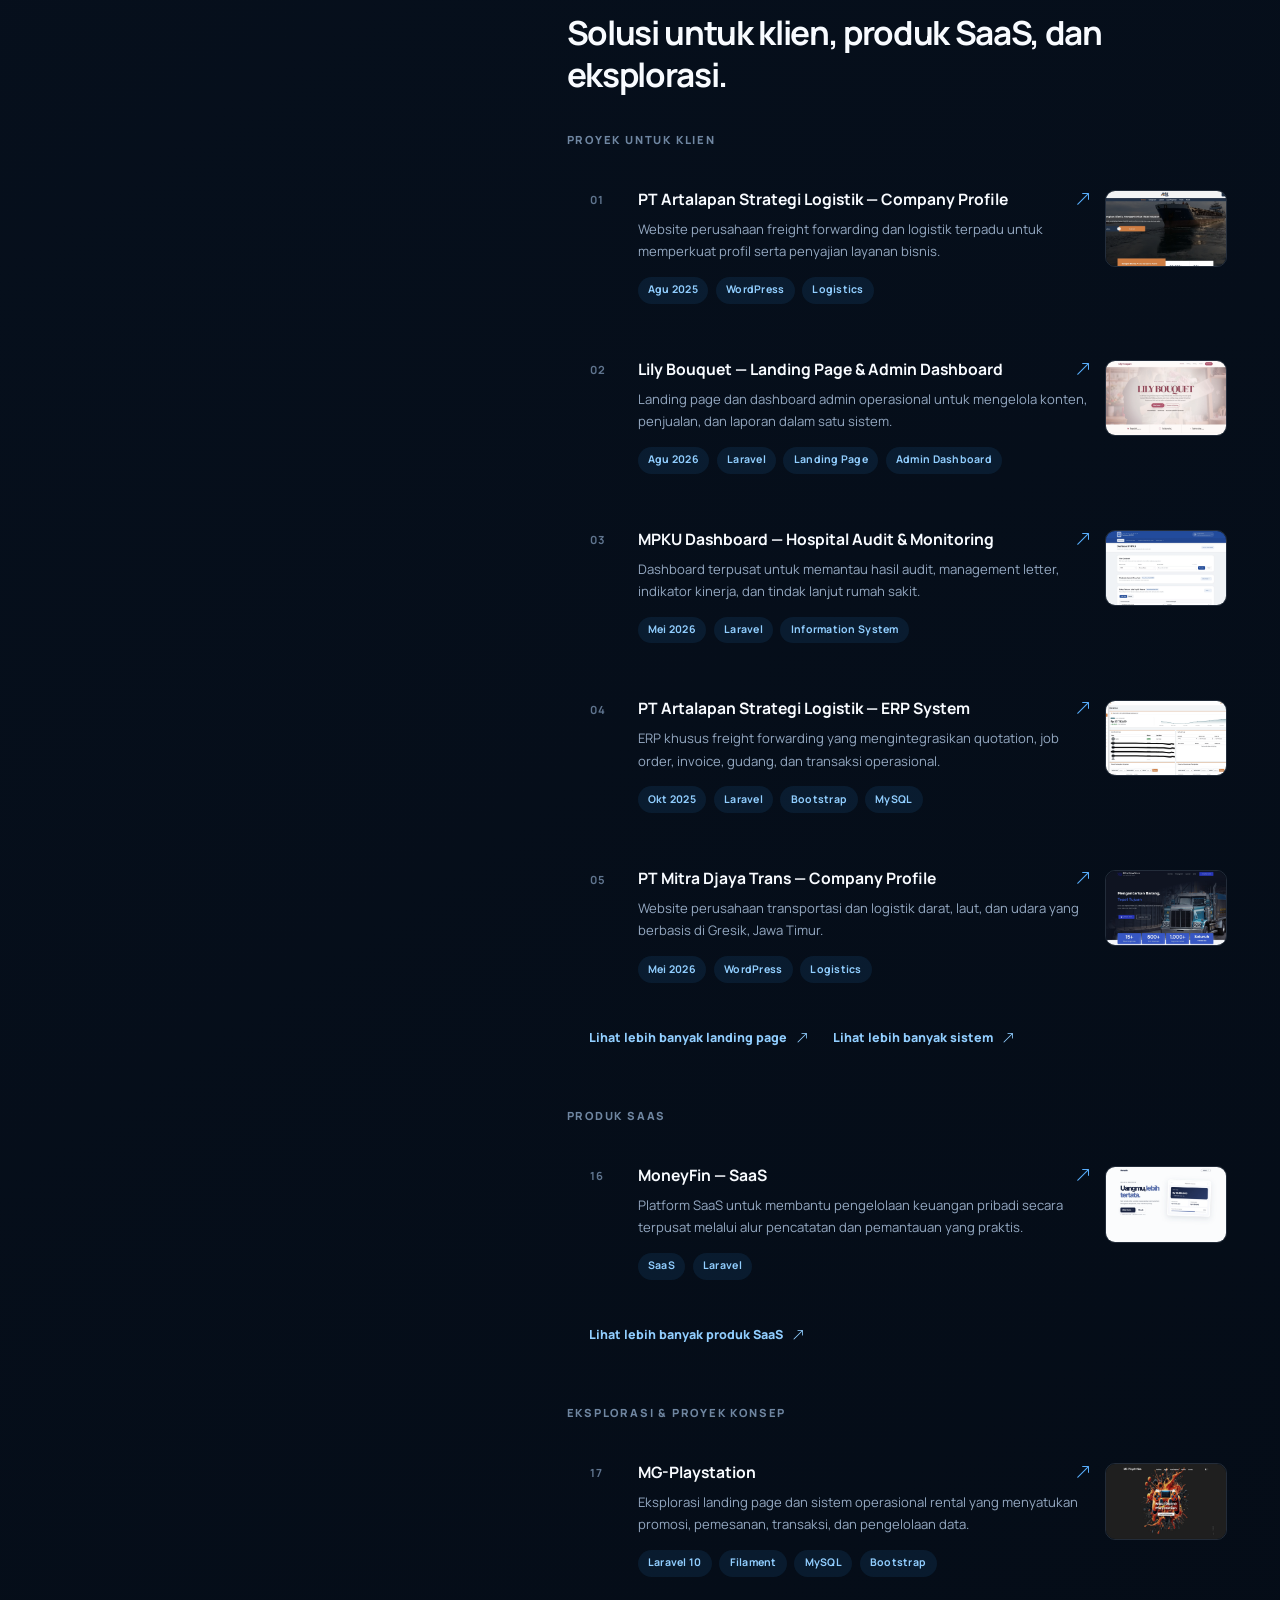
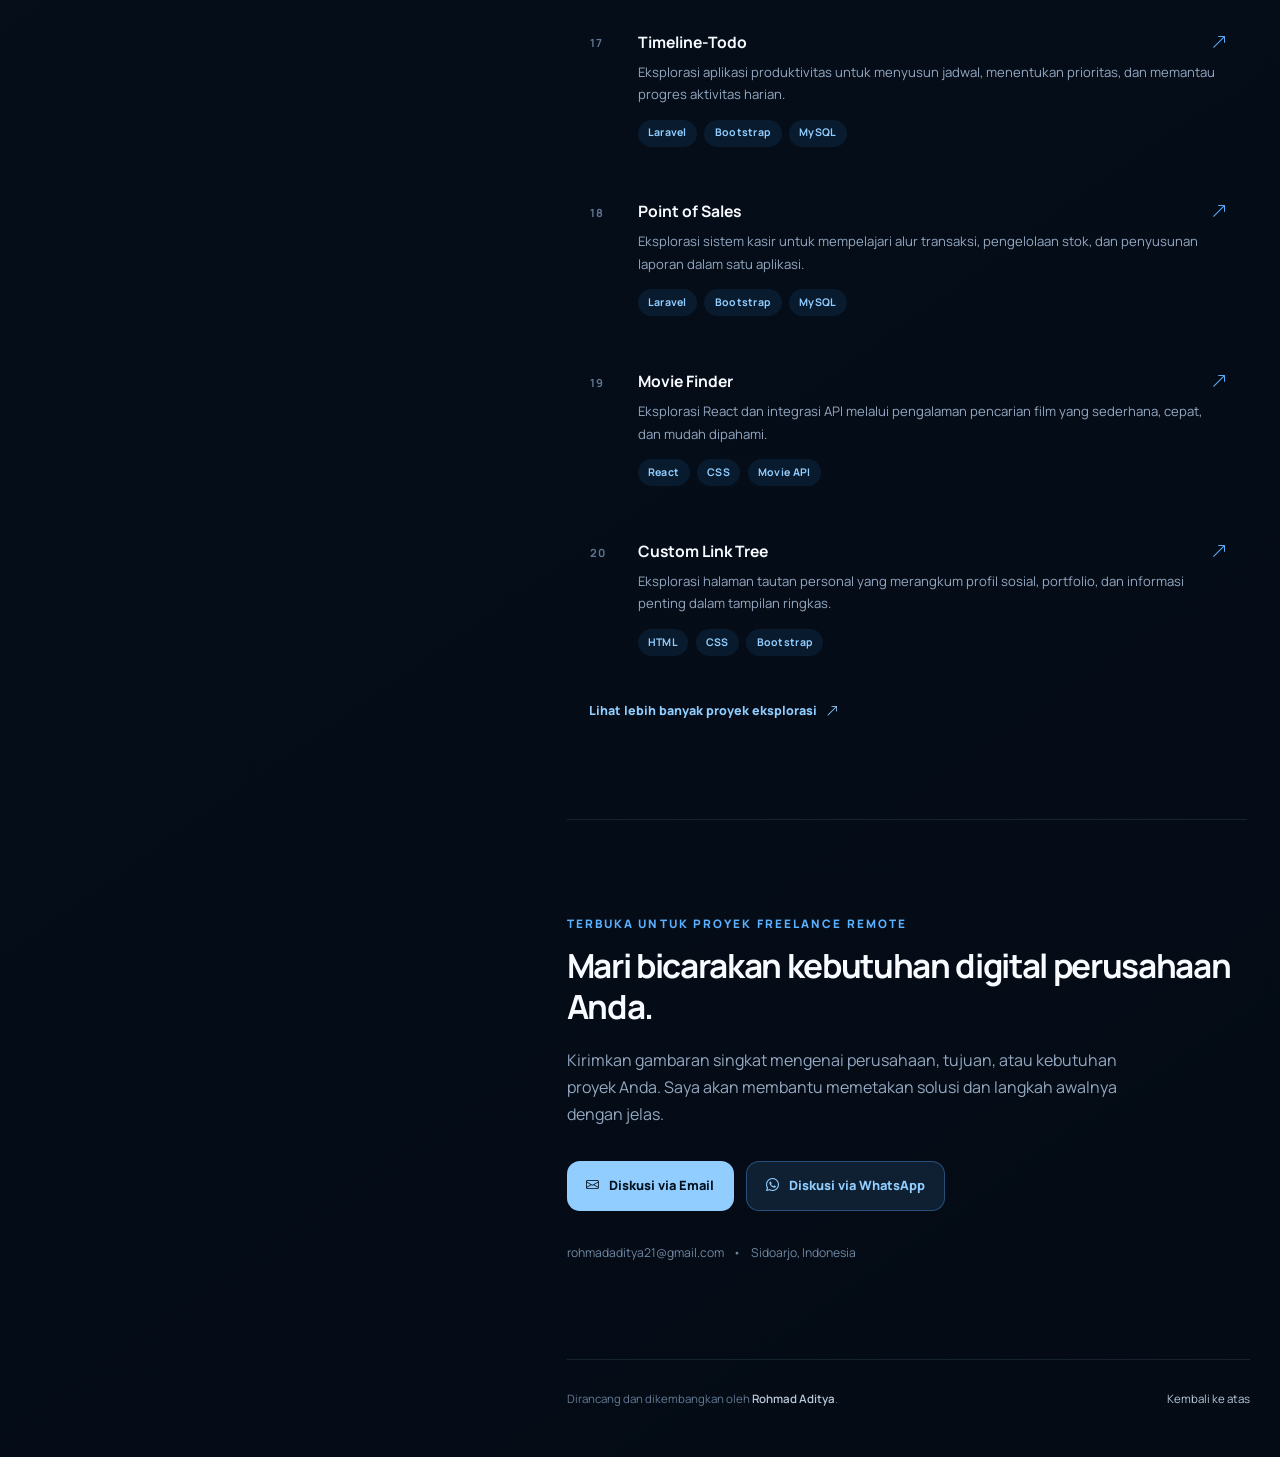
==== commit 03234526: "refine: prioritize ASL logistics portfolio project" ====
--- a/index.html
+++ b/index.html
@@ -187,8 +187,18 @@
                 <div class="project-group project-group--preview">
                     <p class="project-group__label" data-id="Proyek untuk klien" data-en="Client projects">Proyek untuk klien</p>
 
+
+                    <button type="button" class="project-card project-card--featured" data-bs-toggle="modal" data-bs-target="#asllogistikModal" aria-label="Buka studi kasus company profile PT Artalapan Strategi Logistik" data-id-aria-label="Buka studi kasus company profile PT Artalapan Strategi Logistik" data-en-aria-label="Open the PT Artalapan Strategi Logistik company profile case study">
+                        <span class="project-card__index">01</span>
+                        <span class="project-card__body">
+                            <span class="project-card__topline"><span>PT Artalapan Strategi Logistik — Company Profile</span><i class="bi bi-arrow-up-right" aria-hidden="true"></i></span>
+                            <span class="project-card__description" data-id="Website perusahaan freight forwarding dan logistik terpadu untuk memperkuat profil serta penyajian layanan bisnis." data-en="A company website for an integrated freight-forwarding and logistics provider, strengthening its profile and service presentation.">Website perusahaan freight forwarding dan logistik terpadu untuk memperkuat profil serta penyajian layanan bisnis.</span>
+                            <span class="tag-list"><span>Agu 2025</span><span>WordPress</span><span>Logistics</span></span>
+                        </span>
+                        <span class="project-card__media"><img src="assets/projects/asl-company-profile/landing.webp" alt="Tampilan beranda ASL Logistik" data-id-alt="Tampilan beranda ASL Logistik" data-en-alt="ASL Logistik homepage preview" loading="lazy" decoding="async"></span>
+                    </button>
                     <button type="button" class="project-card project-card--featured" data-bs-toggle="modal" data-bs-target="#lilyBouquetModal" aria-label="Buka studi kasus Lily Bouquet" data-id-aria-label="Buka studi kasus Lily Bouquet" data-en-aria-label="Open the Lily Bouquet case study">
-                        <span class="project-card__index">01</span>
+                        <span class="project-card__index">02</span>
                         <span class="project-card__body">
                             <span class="project-card__topline"><span>Lily Bouquet — Landing Page &amp; Admin Dashboard</span><i class="bi bi-arrow-up-right" aria-hidden="true"></i></span>
                             <span class="project-card__description" data-id="Landing page dan dashboard admin operasional untuk mengelola konten, penjualan, dan laporan dalam satu sistem." data-en="A landing page and operational admin dashboard for managing content, sales, and reports in one system.">Landing page dan dashboard admin operasional untuk mengelola konten, penjualan, dan laporan dalam satu sistem.</span>
@@ -196,9 +206,8 @@
                         </span>
                         <span class="project-card__media"><img src="assets/projects/lily-bouquet/landing.webp" alt="Tampilan landing page Lily Bouquet" data-id-alt="Tampilan landing page Lily Bouquet" data-en-alt="Lily Bouquet landing page preview" loading="lazy" decoding="async"></span>
                     </button>
-
                     <button type="button" class="project-card project-card--featured" data-bs-toggle="modal" data-bs-target="#mpkuDashboardModal" aria-label="Buka studi kasus MPKU Dashboard" data-id-aria-label="Buka studi kasus MPKU Dashboard" data-en-aria-label="Open the MPKU Dashboard case study">
-                        <span class="project-card__index">02</span>
+                        <span class="project-card__index">03</span>
                         <span class="project-card__body">
                             <span class="project-card__topline"><span>MPKU Dashboard — Hospital Audit &amp; Monitoring</span><i class="bi bi-arrow-up-right" aria-hidden="true"></i></span>
                             <span class="project-card__description" data-id="Dashboard terpusat untuk memantau hasil audit, management letter, indikator kinerja, dan tindak lanjut rumah sakit." data-en="A centralized dashboard for monitoring audit results, management letters, performance indicators, and hospital follow-ups.">Dashboard terpusat untuk memantau hasil audit, management letter, indikator kinerja, dan tindak lanjut rumah sakit.</span>
@@ -206,9 +215,8 @@
                         </span>
                         <span class="project-card__media"><img src="assets/projects/mpku-dashboard/dashboard.webp" alt="Tampilan Dashboard MPKU" data-id-alt="Tampilan Dashboard MPKU" data-en-alt="MPKU Dashboard preview" loading="lazy" decoding="async"></span>
                     </button>
-
                     <button type="button" class="project-card project-card--featured" data-bs-toggle="modal" data-bs-target="#aslErpModal" aria-label="Buka studi kasus ERP PT Artalapan Strategi Logistik" data-id-aria-label="Buka studi kasus ERP PT Artalapan Strategi Logistik" data-en-aria-label="Open the PT Artalapan Strategi Logistik ERP case study">
-                        <span class="project-card__index">03</span>
+                        <span class="project-card__index">04</span>
                         <span class="project-card__body">
                             <span class="project-card__topline"><span>PT Artalapan Strategi Logistik — ERP System</span><i class="bi bi-arrow-up-right" aria-hidden="true"></i></span>
                             <span class="project-card__description" data-id="ERP khusus freight forwarding yang mengintegrasikan quotation, job order, invoice, gudang, dan transaksi operasional." data-en="A custom freight-forwarding ERP integrating quotations, job orders, invoicing, warehousing, and operational transactions.">ERP khusus freight forwarding yang mengintegrasikan quotation, job order, invoice, gudang, dan transaksi operasional.</span>
@@ -216,9 +224,8 @@
                         </span>
                         <span class="project-card__media"><img src="assets/projects/asl-erp/dashboard.webp" alt="Tampilan dashboard ERP Artalapan Strategi Logistik" data-id-alt="Tampilan dashboard ERP Artalapan Strategi Logistik" data-en-alt="Artalapan Strategi Logistik ERP dashboard preview" loading="lazy" decoding="async"></span>
                     </button>
-
                     <button type="button" class="project-card project-card--featured" data-bs-toggle="modal" data-bs-target="#mitraDjayaModal" aria-label="Buka studi kasus PT Mitra Djaya Trans" data-id-aria-label="Buka studi kasus PT Mitra Djaya Trans" data-en-aria-label="Open the PT Mitra Djaya Trans case study">
-                        <span class="project-card__index">04</span>
+                        <span class="project-card__index">05</span>
                         <span class="project-card__body">
                             <span class="project-card__topline"><span>PT Mitra Djaya Trans — Company Profile</span><i class="bi bi-arrow-up-right" aria-hidden="true"></i></span>
                             <span class="project-card__description" data-id="Website perusahaan transportasi dan logistik darat, laut, dan udara yang berbasis di Gresik, Jawa Timur." data-en="A company website for a Gresik-based land, sea, and air transportation and logistics provider.">Website perusahaan transportasi dan logistik darat, laut, dan udara yang berbasis di Gresik, Jawa Timur.</span>
@@ -226,9 +233,8 @@
                         </span>
                         <span class="project-card__media"><img src="assets/projects/mitra-djaya-trans/landing.webp" alt="Tampilan beranda Mitra Djaya Trans" data-id-alt="Tampilan beranda Mitra Djaya Trans" data-en-alt="Mitra Djaya Trans homepage preview" loading="lazy" decoding="async"></span>
                     </button>
-
                     <button type="button" class="project-card project-card--featured" data-bs-toggle="modal" data-bs-target="#surabayaMandiriModal" aria-label="Buka studi kasus PT Surabaya Mandiri Logistik" data-id-aria-label="Buka studi kasus PT Surabaya Mandiri Logistik" data-en-aria-label="Open the PT Surabaya Mandiri Logistik case study">
-                        <span class="project-card__index">05</span>
+                        <span class="project-card__index">06</span>
                         <span class="project-card__body">
                             <span class="project-card__topline"><span>PT Surabaya Mandiri Logistik — Company Profile</span><i class="bi bi-arrow-up-right" aria-hidden="true"></i></span>
                             <span class="project-card__description" data-id="Website company profile untuk perusahaan penyedia material bangunan, transportasi, dan pergudangan di Surabaya." data-en="A company profile website for a Surabaya-based building materials supplier, transportation provider, and warehousing business.">Website company profile untuk perusahaan penyedia material bangunan, transportasi, dan pergudangan di Surabaya.</span>
@@ -236,9 +242,8 @@
                         </span>
                         <span class="project-card__media"><img src="assets/projects/surabaya-mandiri-logistik/landing.webp" alt="Tampilan beranda Surabaya Mandiri Logistik" data-id-alt="Tampilan beranda Surabaya Mandiri Logistik" data-en-alt="Surabaya Mandiri Logistik homepage preview" loading="lazy" decoding="async"></span>
                     </button>
-
                     <button type="button" class="project-card project-card--featured" data-bs-toggle="modal" data-bs-target="#smtCatalogModal" aria-label="Buka studi kasus e-Catalog PT Surya Medika Timur" data-id-aria-label="Buka studi kasus e-Catalog PT Surya Medika Timur" data-en-aria-label="Open the PT Surya Medika Timur e-Catalog case study">
-                        <span class="project-card__index">06</span>
+                        <span class="project-card__index">07</span>
                         <span class="project-card__body">
                             <span class="project-card__topline"><span>PT Surya Medika Timur — e-Catalog</span><i class="bi bi-arrow-up-right" aria-hidden="true"></i></span>
                             <span class="project-card__description" data-id="Platform terpusat untuk membandingkan penawaran produk vendor dan mendukung keputusan pengadaan rumah sakit." data-en="A centralized platform for comparing vendor product offers and supporting hospital procurement decisions.">Platform terpusat untuk membandingkan penawaran produk vendor dan mendukung keputusan pengadaan rumah sakit.</span>
@@ -246,9 +251,8 @@
                         </span>
                         <span class="project-card__media"><img src="assets/projects/surya-medika-timur-ecatalog/results.webp" alt="Tampilan perbandingan penawaran e-Katalog Surya Medika Timur" data-id-alt="Tampilan perbandingan penawaran e-Katalog Surya Medika Timur" data-en-alt="Surya Medika Timur e-Catalog offer comparison preview" loading="lazy" decoding="async"></span>
                     </button>
-
                     <button type="button" class="project-card project-card--featured" data-bs-toggle="modal" data-bs-target="#sitiKhodijahHisModal" aria-label="Buka studi kasus HIS Rumah Sakit Siti Khodijah" data-id-aria-label="Buka studi kasus HIS Rumah Sakit Siti Khodijah" data-en-aria-label="Open the Siti Khodijah Hospital HIS case study">
-                        <span class="project-card__index">07</span>
+                        <span class="project-card__index">08</span>
                         <span class="project-card__body">
                             <span class="project-card__topline"><span>RS Siti Khodijah Sepanjang — HIS</span><i class="bi bi-arrow-up-right" aria-hidden="true"></i></span>
                             <span class="project-card__description" data-id="Pengembangan ulang sistem informasi rumah sakit untuk layanan pasien, rekam medis, farmasi, billing, dan administrasi." data-en="A ground-up hospital information system rebuild covering patient services, medical records, pharmacy, billing, and administration.">Pengembangan ulang sistem informasi rumah sakit untuk layanan pasien, rekam medis, farmasi, billing, dan administrasi.</span>
@@ -256,9 +260,8 @@
                         </span>
                         <span class="project-card__media"><img src="assets/projects/siti-khodijah-his/portal.webp" alt="Tampilan portal HIS RS Siti Khodijah Sepanjang" data-id-alt="Tampilan portal HIS RS Siti Khodijah Sepanjang" data-en-alt="Siti Khodijah Hospital HIS portal preview" loading="lazy" decoding="async"></span>
                     </button>
-
                     <button type="button" class="project-card project-card--featured" data-bs-toggle="modal" data-bs-target="#smtQuotationModal" aria-label="Buka studi kasus Form Penawaran PT Surya Medika Timur" data-id-aria-label="Buka studi kasus Form Penawaran PT Surya Medika Timur" data-en-aria-label="Open the PT Surya Medika Timur quotation feature case study">
-                        <span class="project-card__index">08</span>
+                        <span class="project-card__index">09</span>
                         <span class="project-card__body">
                             <span class="project-card__topline"><span>PT Surya Medika Timur — Form Penawaran</span><i class="bi bi-arrow-up-right" aria-hidden="true"></i></span>
                             <span class="project-card__description" data-id="Fitur pengajuan penawaran vendor berbasis token dan pemeringkatan otomatis untuk mempercepat evaluasi pengadaan." data-en="Token-based vendor quotation submission and automated ranking features for faster procurement evaluation.">Fitur pengajuan penawaran vendor berbasis token dan pemeringkatan otomatis untuk mempercepat evaluasi pengadaan.</span>
@@ -266,9 +269,8 @@
                         </span>
                         <span class="project-card__media"><img src="assets/projects/surya-medika-timur-quotation/list.webp" alt="Tampilan daftar Form Penawaran Surya Medika Timur" data-id-alt="Tampilan daftar Form Penawaran Surya Medika Timur" data-en-alt="Surya Medika Timur quotation form list preview" loading="lazy" decoding="async"></span>
                     </button>
-
                     <button type="button" class="project-card project-card--featured" data-bs-toggle="modal" data-bs-target="#daemanindoagenciesModal" aria-label="Buka studi kasus Daemanindo Agencies" data-id-aria-label="Buka studi kasus Daemanindo Agencies" data-en-aria-label="Open the Daemanindo Agencies case study">
-                        <span class="project-card__index">09</span>
+                        <span class="project-card__index">10</span>
                         <span class="project-card__body">
                             <span class="project-card__topline"><span>Daemanindo Agencies — Company Profile</span><i class="bi bi-arrow-up-right" aria-hidden="true"></i></span>
                             <span class="project-card__description" data-id="Website company profile untuk perusahaan ekspor-impor di Dili, Timor-Leste dengan struktur informasi yang ringkas." data-en="A concise company profile website for an export-import company based in Dili, Timor-Leste.">Website company profile untuk perusahaan ekspor-impor di Dili, Timor-Leste dengan struktur informasi yang ringkas.</span>
@@ -276,9 +278,8 @@
                         </span>
                         <span class="project-card__media"><img src="assets/projects/daemanindo-agencies/landing.webp" alt="Tampilan beranda Daemanindo Agencies" data-id-alt="Tampilan beranda Daemanindo Agencies" data-en-alt="Daemanindo Agencies homepage preview" loading="lazy" decoding="async"></span>
                     </button>
-
                     <button type="button" class="project-card project-card--featured" data-bs-toggle="modal" data-bs-target="#restoBuAisModal" aria-label="Buka studi kasus POS Resto Bu Ais" data-id-aria-label="Buka studi kasus POS Resto Bu Ais" data-en-aria-label="Open the Resto Bu Ais POS case study">
-                        <span class="project-card__index">10</span>
+                        <span class="project-card__index">11</span>
                         <span class="project-card__body">
                             <span class="project-card__topline"><span>Resto Bu Ais — POS System</span><i class="bi bi-arrow-up-right" aria-hidden="true"></i></span>
                             <span class="project-card__description" data-id="Aplikasi kasir berbasis web untuk pemesanan, transaksi, pengelolaan menu, dan laporan penjualan restoran." data-en="A web-based restaurant POS for orders, transactions, menu administration, and sales reporting.">Aplikasi kasir berbasis web untuk pemesanan, transaksi, pengelolaan menu, dan laporan penjualan restoran.</span>
@@ -286,17 +287,6 @@
                         </span>
                         <span class="project-card__media project-card__media--portrait"><img src="assets/projects/resto-bu-ais/pos-mobile.webp" alt="Tampilan menu POS Resto Bu Ais" data-id-alt="Tampilan menu POS Resto Bu Ais" data-en-alt="Resto Bu Ais POS menu preview" loading="lazy" decoding="async"></span>
                     </button>
-
-                    <button type="button" class="project-card project-card--featured" data-bs-toggle="modal" data-bs-target="#asllogistikModal" aria-label="Buka studi kasus company profile PT Artalapan Strategi Logistik" data-id-aria-label="Buka studi kasus company profile PT Artalapan Strategi Logistik" data-en-aria-label="Open the PT Artalapan Strategi Logistik company profile case study">
-                        <span class="project-card__index">11</span>
-                        <span class="project-card__body">
-                            <span class="project-card__topline"><span>PT Artalapan Strategi Logistik — Company Profile</span><i class="bi bi-arrow-up-right" aria-hidden="true"></i></span>
-                            <span class="project-card__description" data-id="Website perusahaan freight forwarding dan logistik terpadu untuk memperkuat profil serta penyajian layanan bisnis." data-en="A company website for an integrated freight-forwarding and logistics provider, strengthening its profile and service presentation.">Website perusahaan freight forwarding dan logistik terpadu untuk memperkuat profil serta penyajian layanan bisnis.</span>
-                            <span class="tag-list"><span>Agu 2025</span><span>WordPress</span><span>Logistics</span></span>
-                        </span>
-                        <span class="project-card__media"><img src="assets/projects/asl-company-profile/landing.webp" alt="Tampilan beranda ASL Logistik" data-id-alt="Tampilan beranda ASL Logistik" data-en-alt="ASL Logistik homepage preview" loading="lazy" decoding="async"></span>
-                    </button>
-
                     <button type="button" class="project-card project-card--featured" data-bs-toggle="modal" data-bs-target="#synergyTangguhModal" aria-label="Buka studi kasus PT Synergy Tangguh Perkasa" data-id-aria-label="Buka studi kasus PT Synergy Tangguh Perkasa" data-en-aria-label="Open the PT Synergy Tangguh Perkasa case study">
                         <span class="project-card__index">12</span>
                         <span class="project-card__body">
@@ -306,7 +296,6 @@
                         </span>
                         <span class="project-card__media"><img src="assets/projects/synergy-tangguh-perkasa/landing.webp" alt="Tampilan beranda Synergy Perkasa Group" data-id-alt="Tampilan beranda Synergy Perkasa Group" data-en-alt="Synergy Perkasa Group homepage preview" loading="lazy" decoding="async"></span>
                     </button>
-
                     <button type="button" class="project-card project-card--featured" data-bs-toggle="modal" data-bs-target="#popeyeProfileModal" aria-label="Buka studi kasus company profile PT Popeye Trans Logistik" data-id-aria-label="Buka studi kasus company profile PT Popeye Trans Logistik" data-en-aria-label="Open the PT Popeye Trans Logistik company profile case study">
                         <span class="project-card__index">13</span>
                         <span class="project-card__body">
@@ -316,7 +305,6 @@
                         </span>
                         <span class="project-card__media"><img src="assets/projects/popeye-company-profile/landing.webp" alt="Tampilan beranda Popeye Trans Logistik" data-id-alt="Tampilan beranda Popeye Trans Logistik" data-en-alt="Popeye Trans Logistik homepage preview" loading="lazy" decoding="async"></span>
                     </button>
-
                     <button type="button" class="project-card project-card--featured" data-bs-toggle="modal" data-bs-target="#popeyeErpModal" aria-label="Buka studi kasus ERP PT Popeye Trans Logistik" data-id-aria-label="Buka studi kasus ERP PT Popeye Trans Logistik" data-en-aria-label="Open the PT Popeye Trans Logistik ERP case study">
                         <span class="project-card__index">14</span>
                         <span class="project-card__body">
@@ -326,7 +314,6 @@
                         </span>
                         <span class="project-card__media"><img src="assets/projects/popeye-erp/dashboard.webp" alt="Tampilan dashboard ERP Popeye Trans Logistik" data-id-alt="Tampilan dashboard ERP Popeye Trans Logistik" data-en-alt="Popeye Trans Logistik ERP dashboard preview" loading="lazy" decoding="async"></span>
                     </button>
-
                     <button type="button" class="project-card project-card--featured" data-bs-toggle="modal" data-bs-target="#sriMutiaraAlamErpModal" aria-label="Buka detail ERP PT Sri Mutiara Alam" data-id-aria-label="Buka detail ERP PT Sri Mutiara Alam" data-en-aria-label="Open the PT Sri Mutiara Alam ERP details">
                         <span class="project-card__index">15</span>
                         <span class="project-card__body">
@@ -336,6 +323,19 @@
                         </span>
                         <span class="project-card__media"><img src="assets/projects/sri-mutiara-alam-erp/financial-reports.webp" alt="Tampilan laporan keuangan ERP PT Sri Mutiara Alam" data-id-alt="Tampilan laporan keuangan ERP PT Sri Mutiara Alam" data-en-alt="PT Sri Mutiara Alam ERP financial reports preview" loading="lazy" decoding="async"></span>
                     </button>
+
+
+
+
+
+
+
+
+
+
+
+
+
 
                     <a class="project-group__more" href="project.html#landing-page-projects">
                         <span data-id="Lihat lebih banyak landing page" data-en="See more landing page projects">Lihat lebih banyak landing page</span>
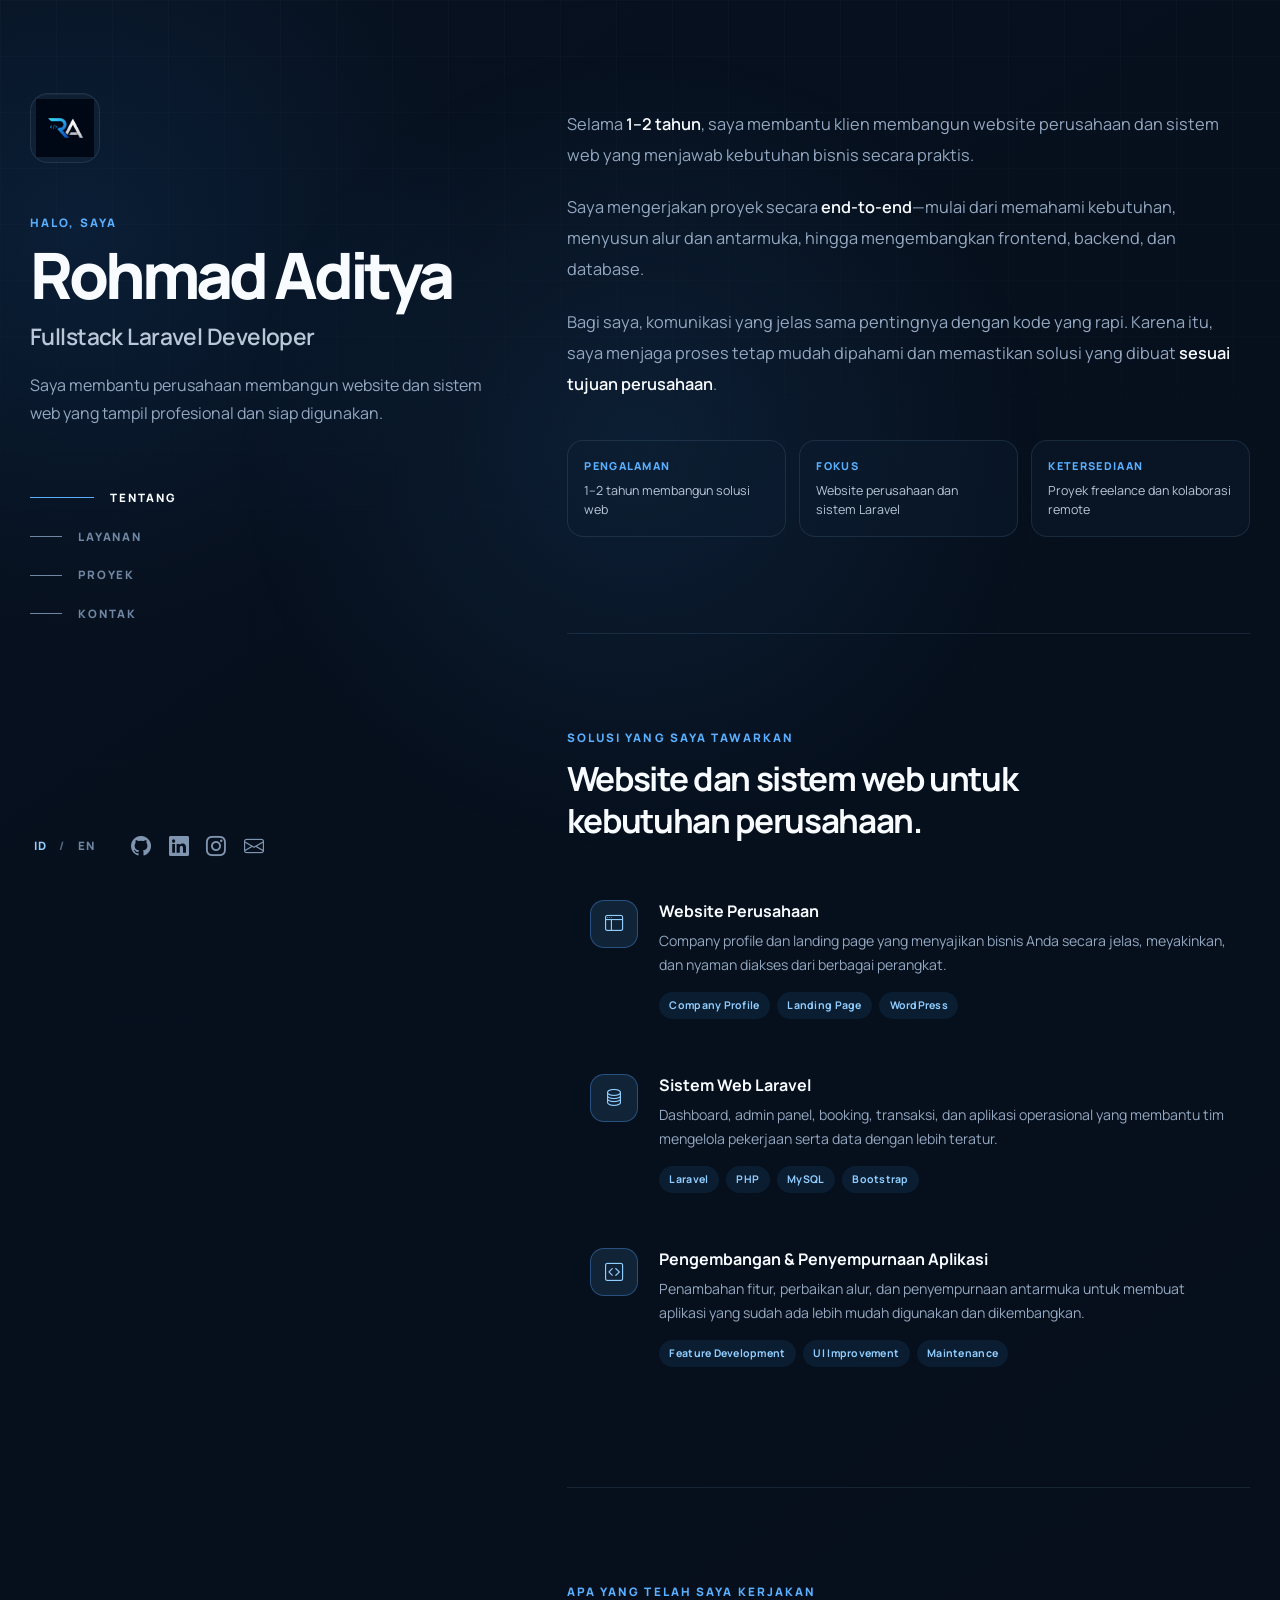
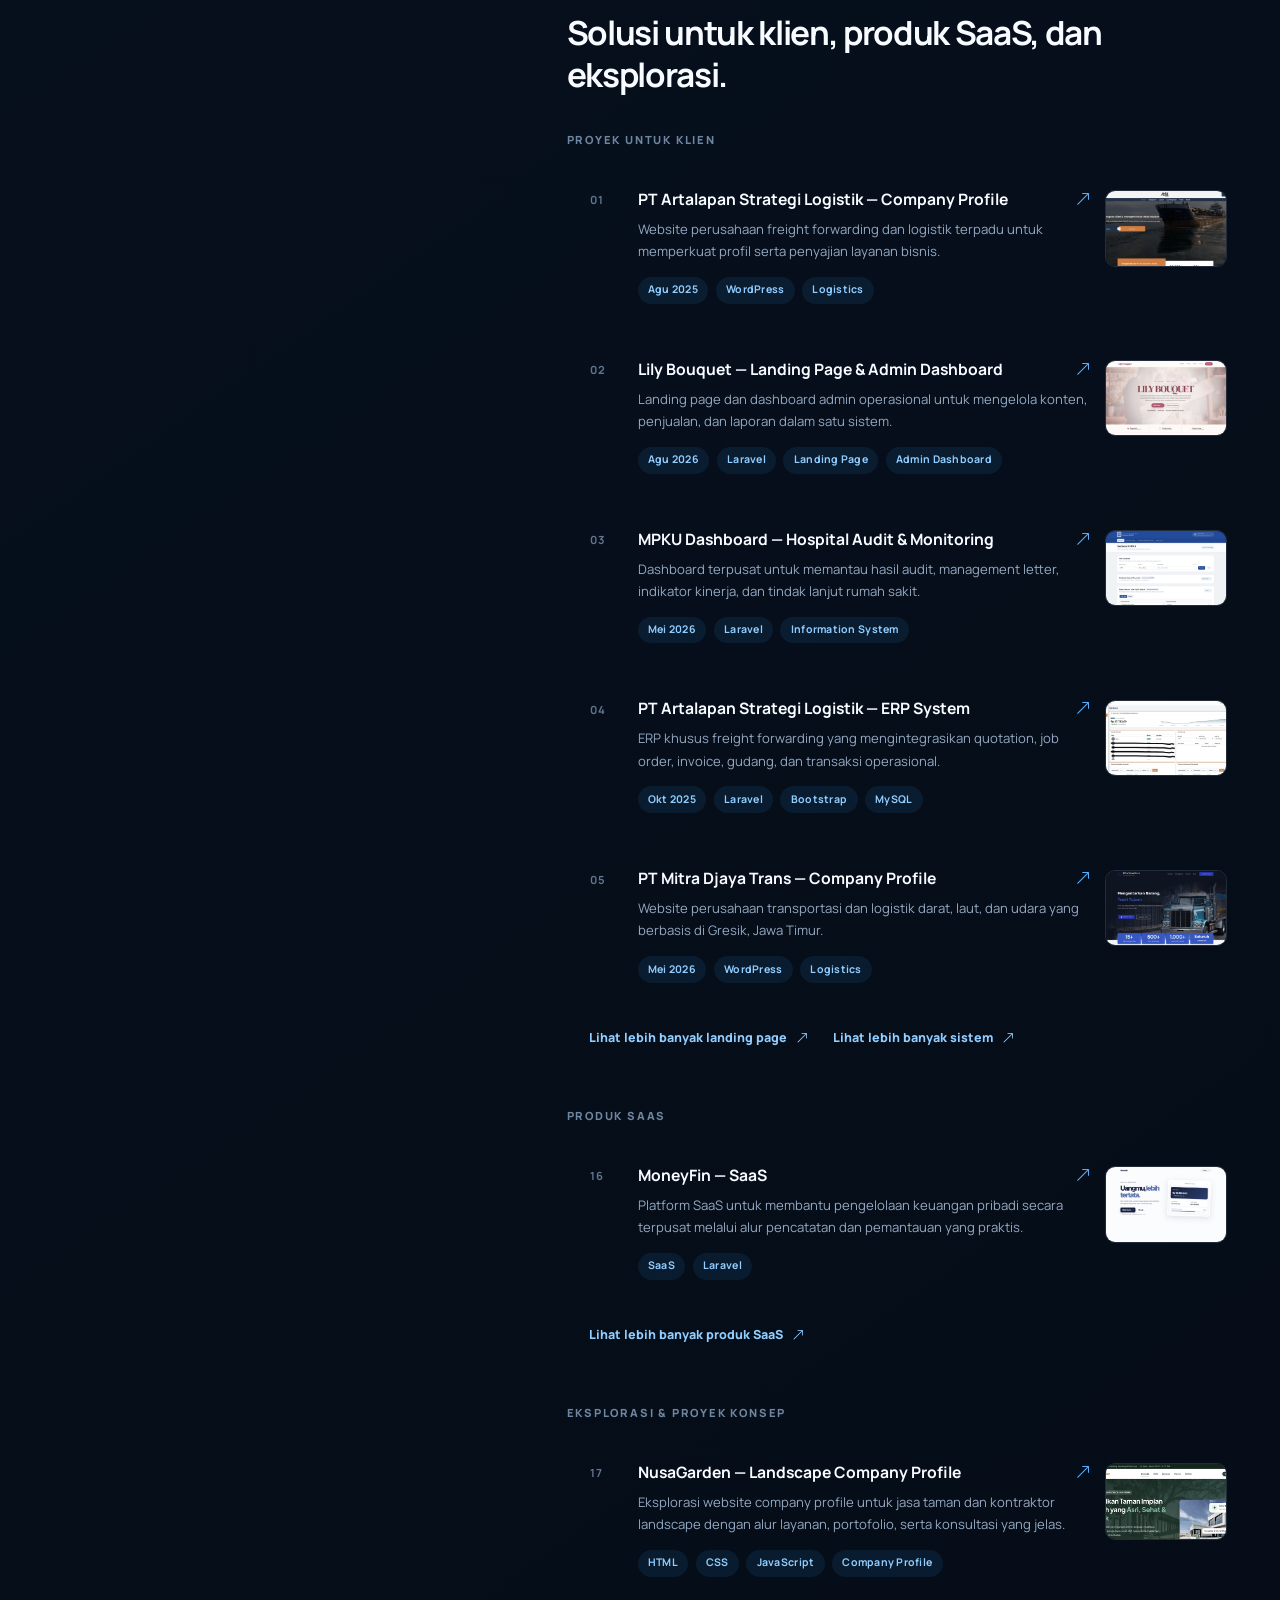
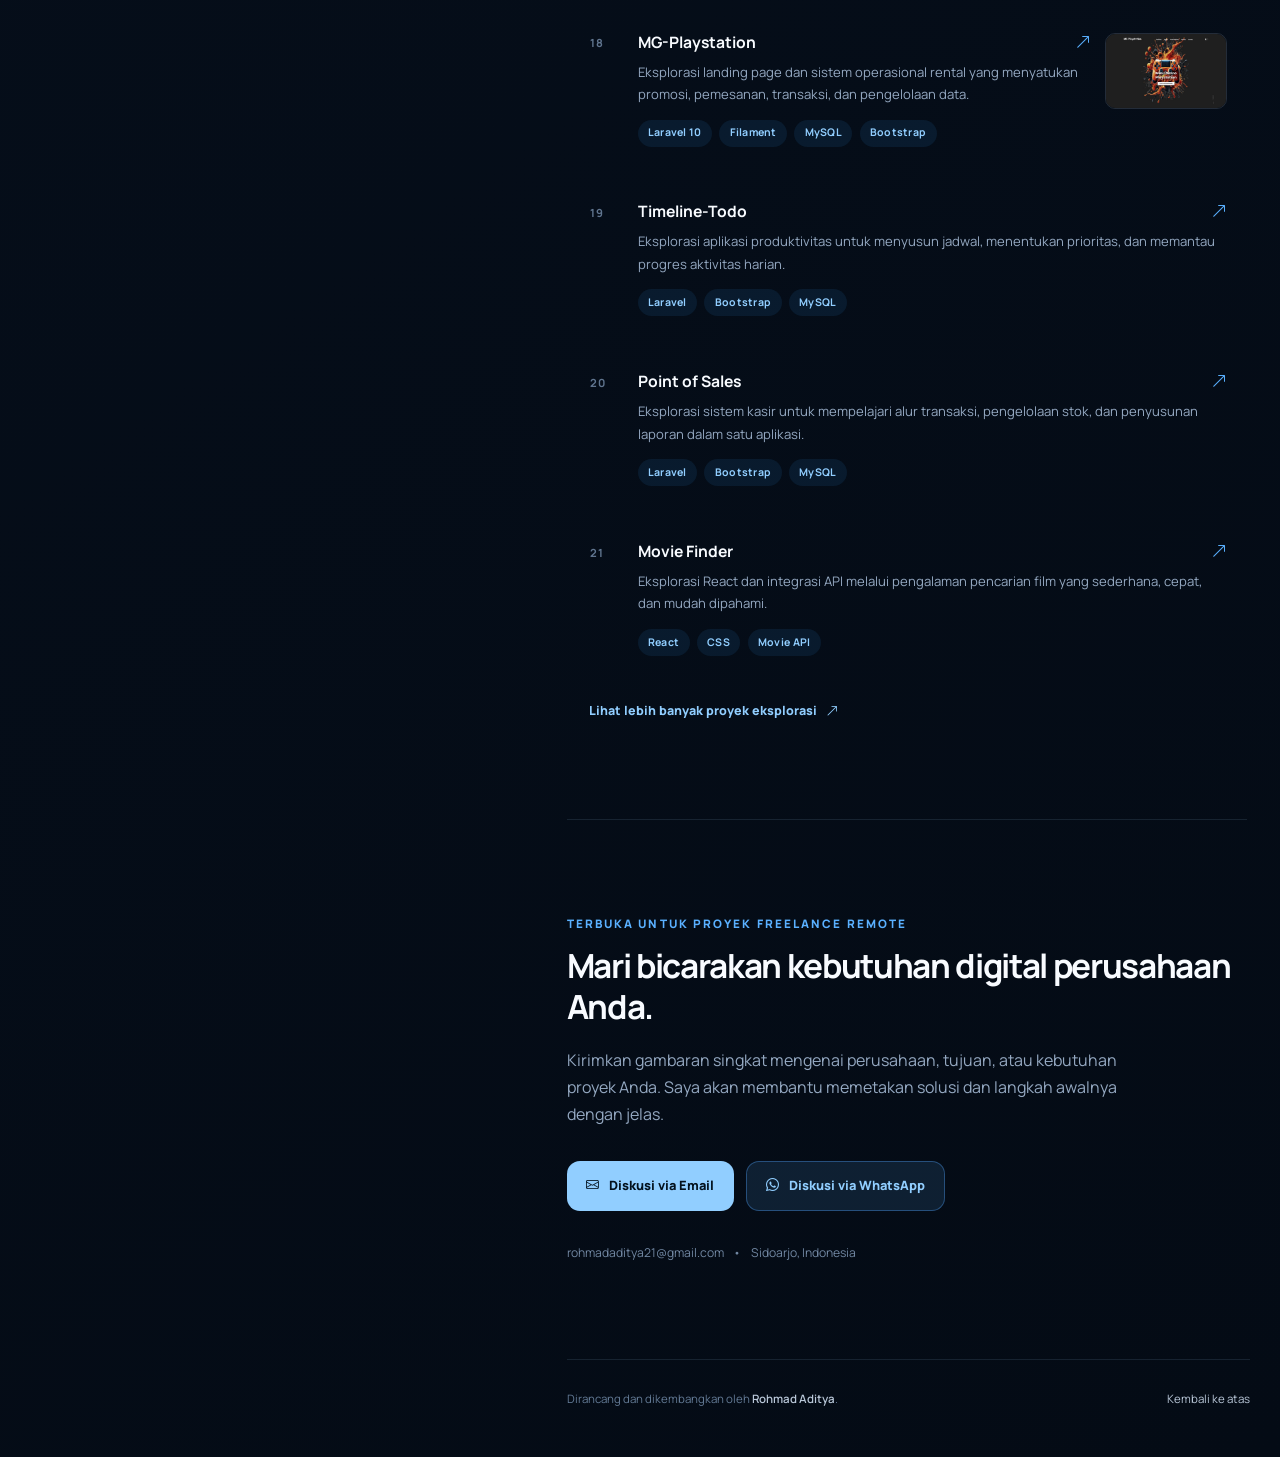
==== commit bed58170: "feat: add NusaGarden concept project" ====
--- a/index.html
+++ b/index.html
@@ -368,8 +368,21 @@
                 <div class="project-group project-group--preview">
                     <p class="project-group__label" data-id="Eksplorasi &amp; proyek konsep" data-en="Explorations &amp; concept projects">Eksplorasi &amp; proyek konsep</p>
 
+                    <button type="button" class="project-card project-card--featured" data-bs-toggle="modal" data-bs-target="#nusaGardenModal" aria-label="Buka detail konsep NusaGarden" data-id-aria-label="Buka detail konsep NusaGarden" data-en-aria-label="Open the NusaGarden concept details">
+                        <span class="project-card__index">17</span>
+                        <span class="project-card__body">
+                            <span class="project-card__topline"><span>NusaGarden — Landscape Company Profile</span><i class="bi bi-arrow-up-right" aria-hidden="true"></i></span>
+                            <span class="project-card__description" data-id="Eksplorasi website company profile untuk jasa taman dan kontraktor landscape dengan alur layanan, portofolio, serta konsultasi yang jelas."
+                                  data-en="A company-profile website exploration for a garden and landscape contractor, with a clear service, portfolio, and consultation flow.">
+                                Eksplorasi website company profile untuk jasa taman dan kontraktor landscape dengan alur layanan, portofolio, serta konsultasi yang jelas.
+                            </span>
+                            <span class="tag-list"><span>HTML</span><span>CSS</span><span>JavaScript</span><span>Company Profile</span></span>
+                        </span>
+                        <span class="project-card__media"><img src="assets/projects/nusagarden/landing.webp" alt="Tampilan landing page NusaGarden" data-id-alt="Tampilan landing page NusaGarden" data-en-alt="NusaGarden landing page preview" loading="lazy" decoding="async"></span>
+                    </button>
+
                     <button type="button" class="project-card project-card--featured" data-bs-toggle="modal" data-bs-target="#mgPlaystationModal" aria-label="Buka detail konsep MG-Playstation" data-id-aria-label="Buka detail konsep MG-Playstation" data-en-aria-label="Open the MG-Playstation concept details">
-                        <span class="project-card__index">17</span>
+                        <span class="project-card__index">18</span>
                         <span class="project-card__body">
                             <span class="project-card__topline"><span>MG-Playstation</span><i class="bi bi-arrow-up-right" aria-hidden="true"></i></span>
                             <span class="project-card__description" data-id="Eksplorasi landing page dan sistem operasional rental yang menyatukan promosi, pemesanan, transaksi, dan pengelolaan data."
@@ -382,7 +395,7 @@
                     </button>
 
                     <button type="button" class="project-card" data-bs-toggle="modal" data-bs-target="#timelineTodoModal" aria-label="Buka detail konsep Timeline-Todo" data-id-aria-label="Buka detail konsep Timeline-Todo" data-en-aria-label="Open the Timeline-Todo concept details">
-                        <span class="project-card__index">17</span>
+                        <span class="project-card__index">19</span>
                         <span class="project-card__body">
                             <span class="project-card__topline"><span>Timeline-Todo</span><i class="bi bi-arrow-up-right" aria-hidden="true"></i></span>
                             <span class="project-card__description" data-id="Eksplorasi aplikasi produktivitas untuk menyusun jadwal, menentukan prioritas, dan memantau progres aktivitas harian."
@@ -394,7 +407,7 @@
                     </button>
 
                     <button type="button" class="project-card" data-bs-toggle="modal" data-bs-target="#posModal" aria-label="Buka detail konsep Point of Sales" data-id-aria-label="Buka detail konsep Point of Sales" data-en-aria-label="Open the Point of Sales concept details">
-                        <span class="project-card__index">18</span>
+                        <span class="project-card__index">20</span>
                         <span class="project-card__body">
                             <span class="project-card__topline"><span>Point of Sales</span><i class="bi bi-arrow-up-right" aria-hidden="true"></i></span>
                             <span class="project-card__description" data-id="Eksplorasi sistem kasir untuk mempelajari alur transaksi, pengelolaan stok, dan penyusunan laporan dalam satu aplikasi."
@@ -406,7 +419,7 @@
                     </button>
 
                     <button type="button" class="project-card" data-bs-toggle="modal" data-bs-target="#filmModal" aria-label="Buka detail konsep Movie Finder" data-id-aria-label="Buka detail konsep Movie Finder" data-en-aria-label="Open the Movie Finder concept details">
-                        <span class="project-card__index">19</span>
+                        <span class="project-card__index">21</span>
                         <span class="project-card__body">
                             <span class="project-card__topline"><span>Movie Finder</span><i class="bi bi-arrow-up-right" aria-hidden="true"></i></span>
                             <span class="project-card__description" data-id="Eksplorasi React dan integrasi API melalui pengalaman pencarian film yang sederhana, cepat, dan mudah dipahami."
@@ -418,7 +431,7 @@
                     </button>
 
                     <button type="button" class="project-card" data-bs-toggle="modal" data-bs-target="#linktreeModal" aria-label="Buka detail konsep Custom Link Tree" data-id-aria-label="Buka detail konsep Custom Link Tree" data-en-aria-label="Open the Custom Link Tree concept details">
-                        <span class="project-card__index">20</span>
+                        <span class="project-card__index">22</span>
                         <span class="project-card__body">
                             <span class="project-card__topline"><span>Custom Link Tree</span><i class="bi bi-arrow-up-right" aria-hidden="true"></i></span>
                             <span class="project-card__description" data-id="Eksplorasi halaman tautan personal yang merangkum profil sosial, portfolio, dan informasi penting dalam tampilan ringkas."
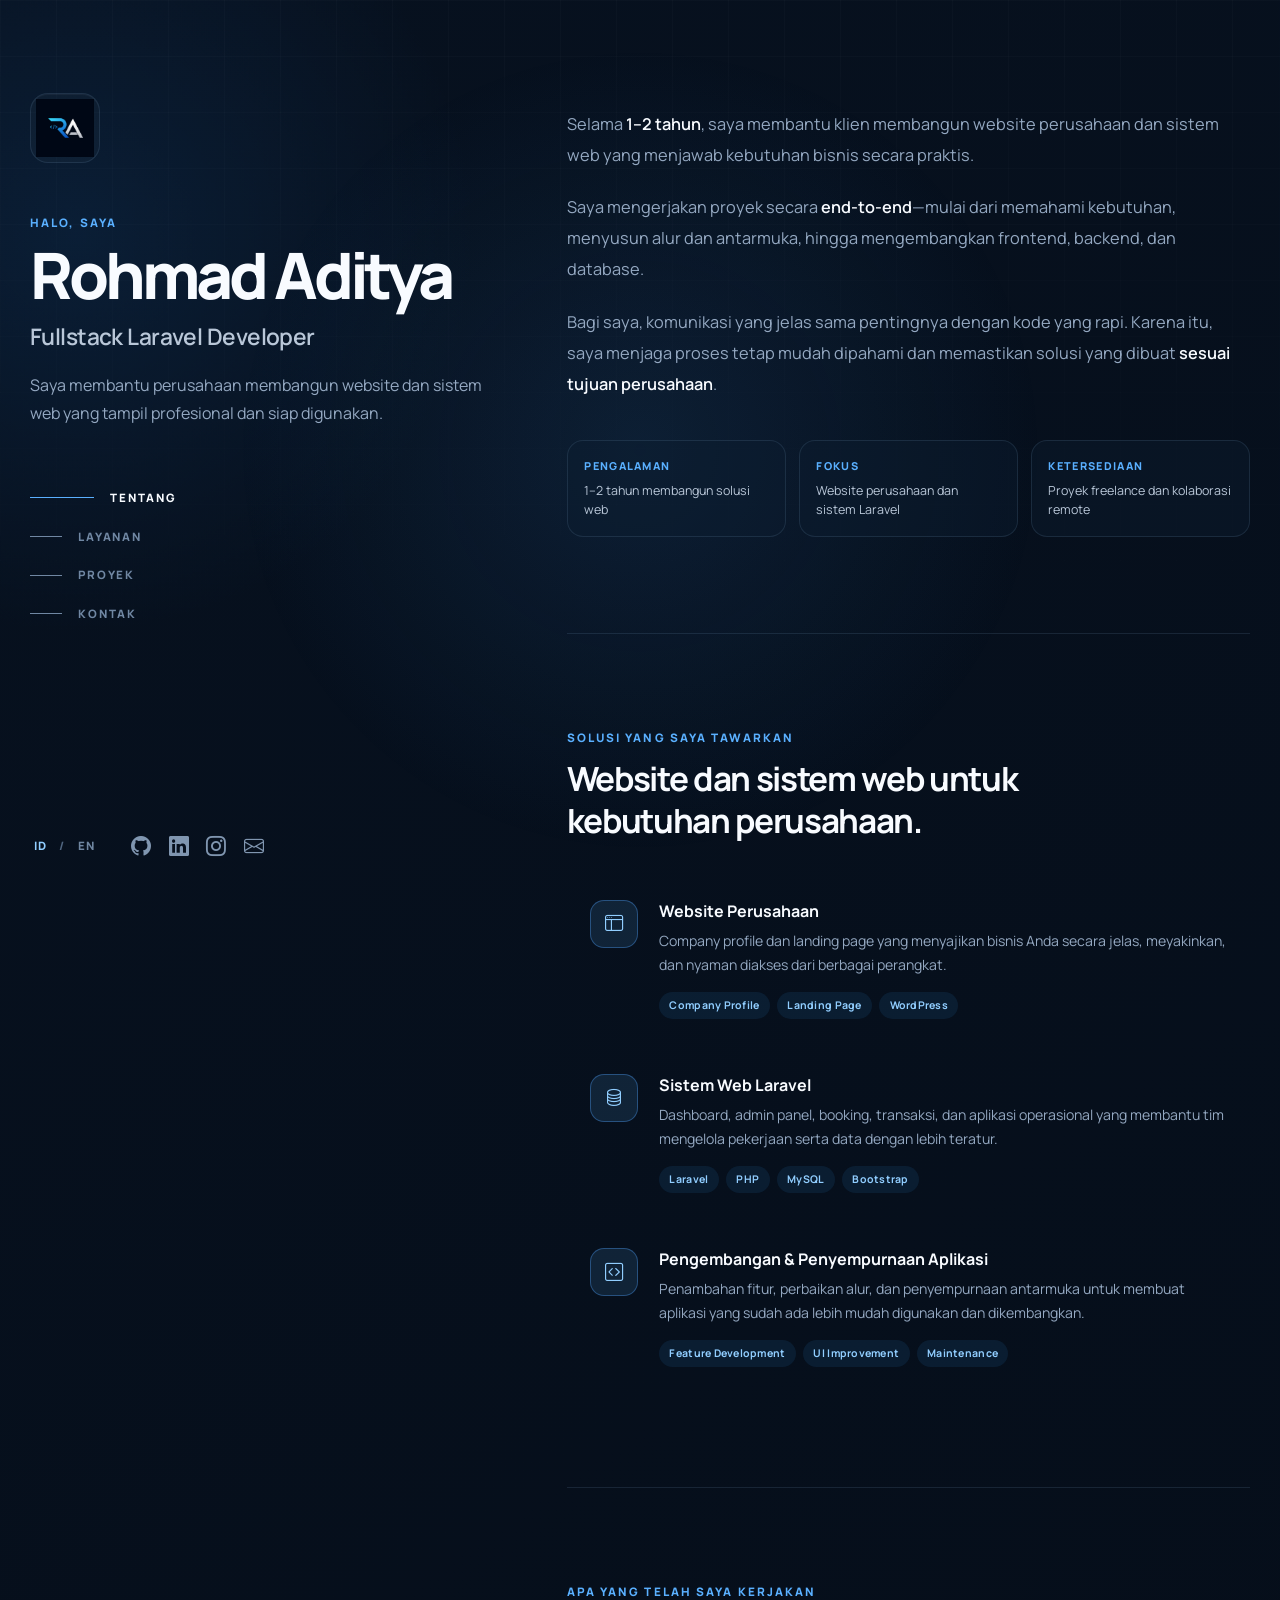
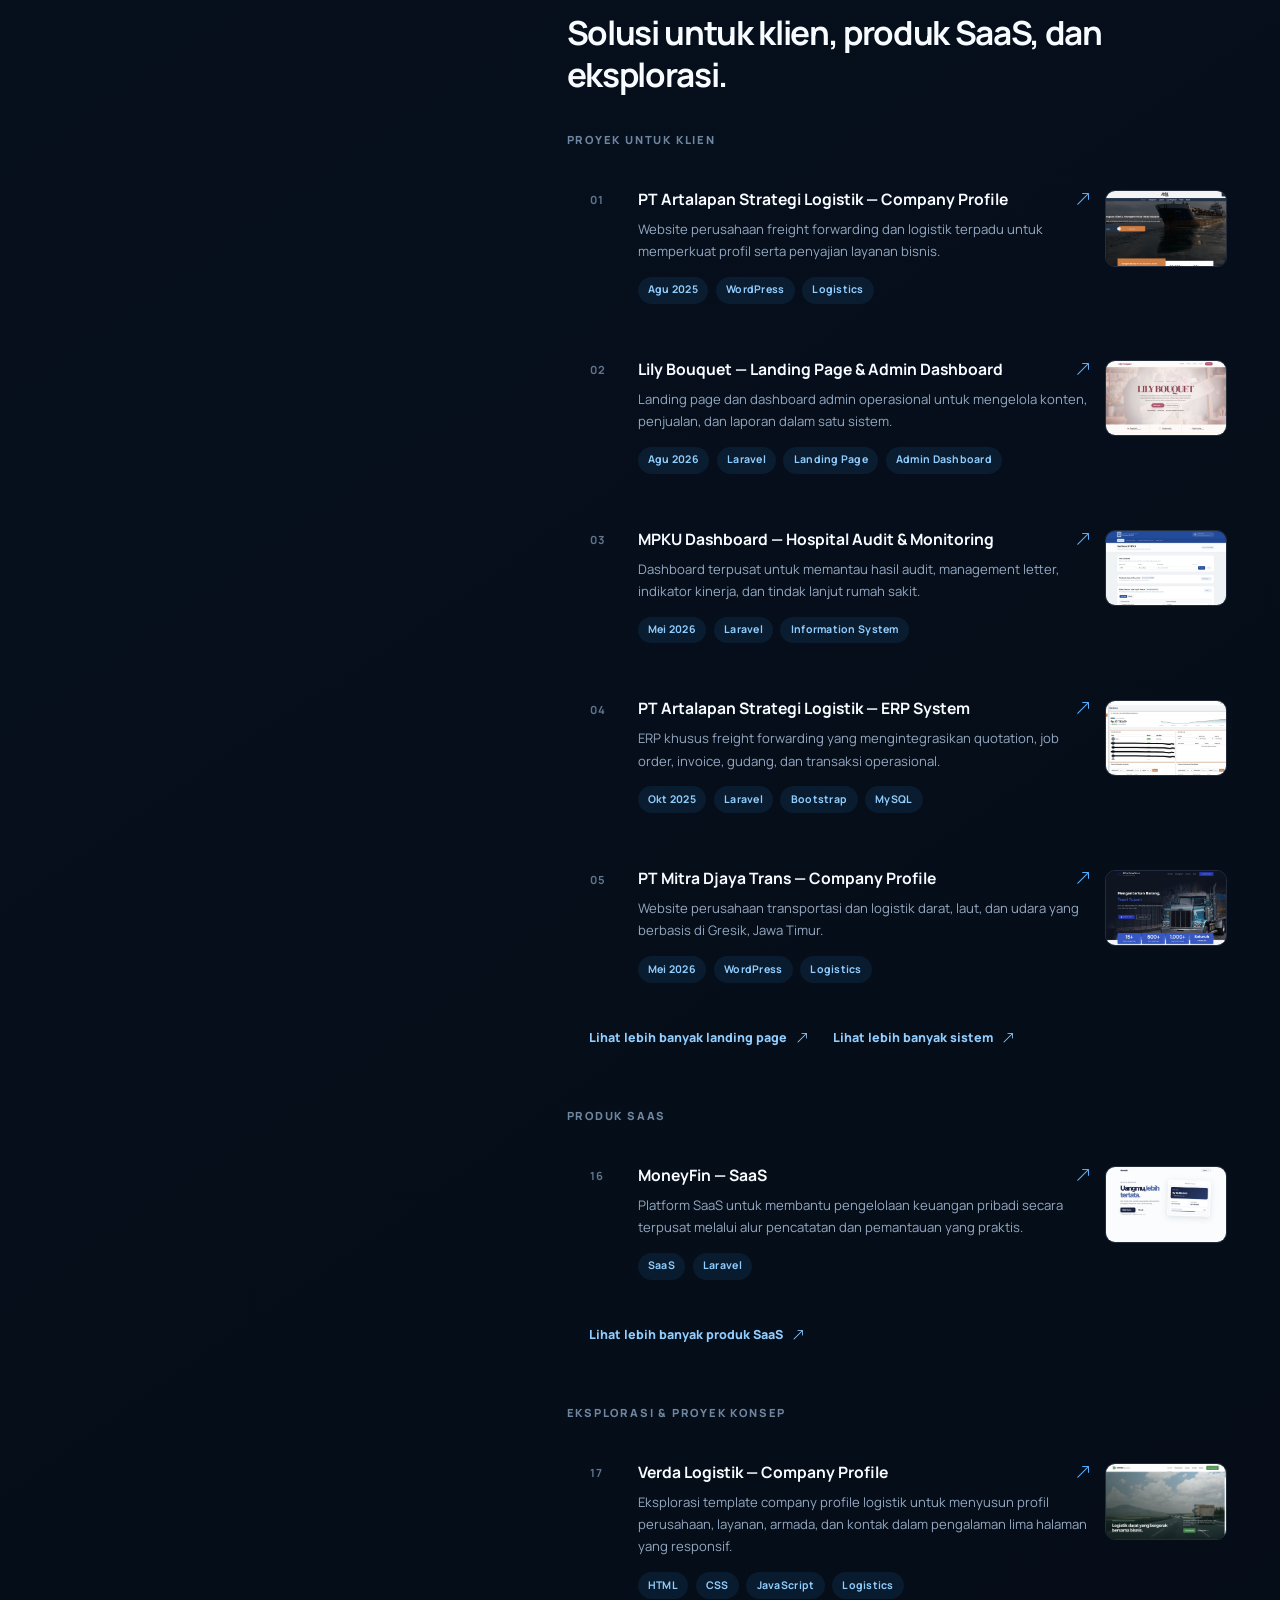
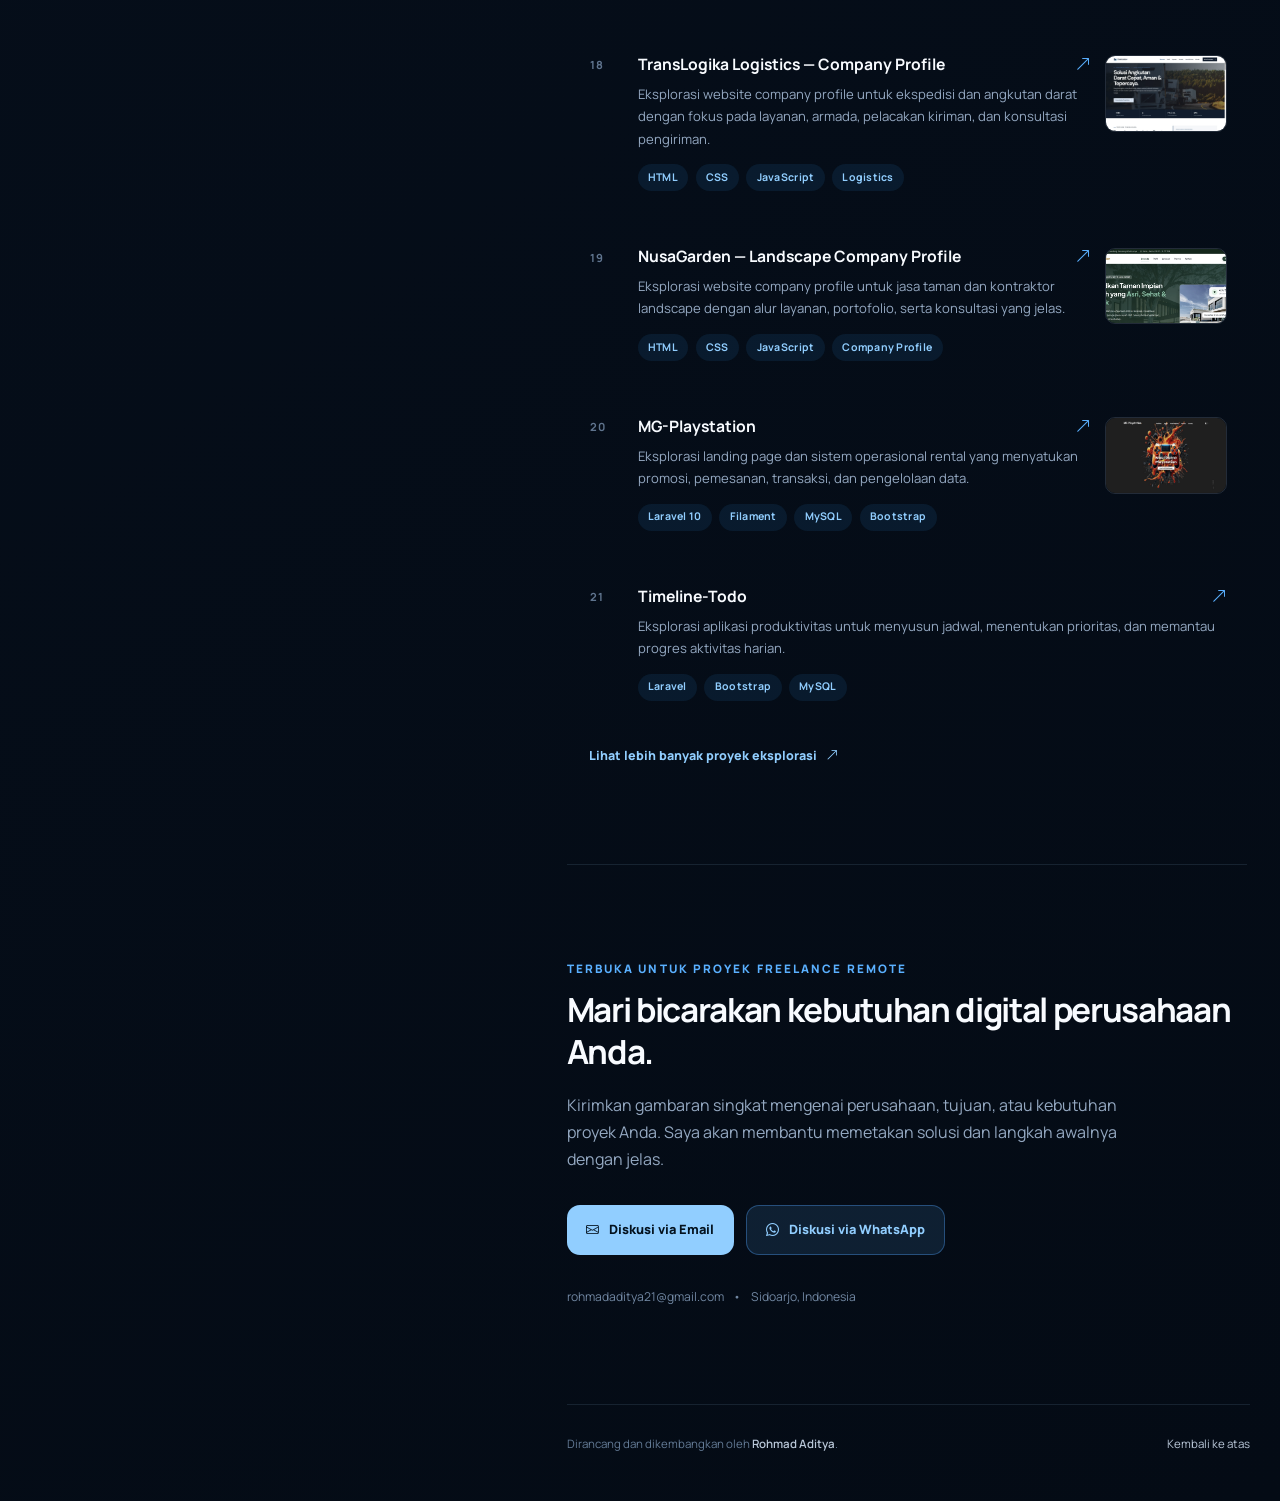
==== commit 29581902: "feat: add logistics concept projects" ====
--- a/index.html
+++ b/index.html
@@ -368,8 +368,34 @@
                 <div class="project-group project-group--preview">
                     <p class="project-group__label" data-id="Eksplorasi &amp; proyek konsep" data-en="Explorations &amp; concept projects">Eksplorasi &amp; proyek konsep</p>
 
+                    <button type="button" class="project-card project-card--featured" data-bs-toggle="modal" data-bs-target="#verdaLogistikModal" aria-label="Buka detail konsep Verda Logistik" data-id-aria-label="Buka detail konsep Verda Logistik" data-en-aria-label="Open the Verda Logistik concept details">
+                        <span class="project-card__index">17</span>
+                        <span class="project-card__body">
+                            <span class="project-card__topline"><span>Verda Logistik — Company Profile</span><i class="bi bi-arrow-up-right" aria-hidden="true"></i></span>
+                            <span class="project-card__description" data-id="Eksplorasi template company profile logistik untuk menyusun profil perusahaan, layanan, armada, dan kontak dalam pengalaman lima halaman yang responsif."
+                                  data-en="A logistics company-profile template exploration that organizes the company profile, services, fleet, and contact into a responsive five-page experience.">
+                                Eksplorasi template company profile logistik untuk menyusun profil perusahaan, layanan, armada, dan kontak dalam pengalaman lima halaman yang responsif.
+                            </span>
+                            <span class="tag-list"><span>HTML</span><span>CSS</span><span>JavaScript</span><span>Logistics</span></span>
+                        </span>
+                        <span class="project-card__media"><img src="assets/projects/verda-logistik/landing.webp" alt="Tampilan landing page Verda Logistik" data-id-alt="Tampilan landing page Verda Logistik" data-en-alt="Verda Logistik landing page preview" loading="lazy" decoding="async"></span>
+                    </button>
+
+                    <button type="button" class="project-card project-card--featured" data-bs-toggle="modal" data-bs-target="#transLogikaModal" aria-label="Buka detail konsep TransLogika Logistics" data-id-aria-label="Buka detail konsep TransLogika Logistics" data-en-aria-label="Open the TransLogika Logistics concept details">
+                        <span class="project-card__index">18</span>
+                        <span class="project-card__body">
+                            <span class="project-card__topline"><span>TransLogika Logistics — Company Profile</span><i class="bi bi-arrow-up-right" aria-hidden="true"></i></span>
+                            <span class="project-card__description" data-id="Eksplorasi website company profile untuk ekspedisi dan angkutan darat dengan fokus pada layanan, armada, pelacakan kiriman, dan konsultasi pengiriman."
+                                  data-en="A company-profile website exploration for a road freight and logistics business, focused on services, fleet, shipment tracking, and shipping consultations.">
+                                Eksplorasi website company profile untuk ekspedisi dan angkutan darat dengan fokus pada layanan, armada, pelacakan kiriman, dan konsultasi pengiriman.
+                            </span>
+                            <span class="tag-list"><span>HTML</span><span>CSS</span><span>JavaScript</span><span>Logistics</span></span>
+                        </span>
+                        <span class="project-card__media"><img src="assets/projects/translogika-logistics/landing.webp" alt="Tampilan landing page TransLogika Logistics" data-id-alt="Tampilan landing page TransLogika Logistics" data-en-alt="TransLogika Logistics landing page preview" loading="lazy" decoding="async"></span>
+                    </button>
+
                     <button type="button" class="project-card project-card--featured" data-bs-toggle="modal" data-bs-target="#nusaGardenModal" aria-label="Buka detail konsep NusaGarden" data-id-aria-label="Buka detail konsep NusaGarden" data-en-aria-label="Open the NusaGarden concept details">
-                        <span class="project-card__index">17</span>
+                        <span class="project-card__index">19</span>
                         <span class="project-card__body">
                             <span class="project-card__topline"><span>NusaGarden — Landscape Company Profile</span><i class="bi bi-arrow-up-right" aria-hidden="true"></i></span>
                             <span class="project-card__description" data-id="Eksplorasi website company profile untuk jasa taman dan kontraktor landscape dengan alur layanan, portofolio, serta konsultasi yang jelas."
@@ -382,7 +408,7 @@
                     </button>
 
                     <button type="button" class="project-card project-card--featured" data-bs-toggle="modal" data-bs-target="#mgPlaystationModal" aria-label="Buka detail konsep MG-Playstation" data-id-aria-label="Buka detail konsep MG-Playstation" data-en-aria-label="Open the MG-Playstation concept details">
-                        <span class="project-card__index">18</span>
+                        <span class="project-card__index">20</span>
                         <span class="project-card__body">
                             <span class="project-card__topline"><span>MG-Playstation</span><i class="bi bi-arrow-up-right" aria-hidden="true"></i></span>
                             <span class="project-card__description" data-id="Eksplorasi landing page dan sistem operasional rental yang menyatukan promosi, pemesanan, transaksi, dan pengelolaan data."
@@ -395,7 +421,7 @@
                     </button>
 
                     <button type="button" class="project-card" data-bs-toggle="modal" data-bs-target="#timelineTodoModal" aria-label="Buka detail konsep Timeline-Todo" data-id-aria-label="Buka detail konsep Timeline-Todo" data-en-aria-label="Open the Timeline-Todo concept details">
-                        <span class="project-card__index">19</span>
+                        <span class="project-card__index">21</span>
                         <span class="project-card__body">
                             <span class="project-card__topline"><span>Timeline-Todo</span><i class="bi bi-arrow-up-right" aria-hidden="true"></i></span>
                             <span class="project-card__description" data-id="Eksplorasi aplikasi produktivitas untuk menyusun jadwal, menentukan prioritas, dan memantau progres aktivitas harian."
@@ -407,7 +433,7 @@
                     </button>
 
                     <button type="button" class="project-card" data-bs-toggle="modal" data-bs-target="#posModal" aria-label="Buka detail konsep Point of Sales" data-id-aria-label="Buka detail konsep Point of Sales" data-en-aria-label="Open the Point of Sales concept details">
-                        <span class="project-card__index">20</span>
+                        <span class="project-card__index">22</span>
                         <span class="project-card__body">
                             <span class="project-card__topline"><span>Point of Sales</span><i class="bi bi-arrow-up-right" aria-hidden="true"></i></span>
                             <span class="project-card__description" data-id="Eksplorasi sistem kasir untuk mempelajari alur transaksi, pengelolaan stok, dan penyusunan laporan dalam satu aplikasi."
@@ -419,7 +445,7 @@
                     </button>
 
                     <button type="button" class="project-card" data-bs-toggle="modal" data-bs-target="#filmModal" aria-label="Buka detail konsep Movie Finder" data-id-aria-label="Buka detail konsep Movie Finder" data-en-aria-label="Open the Movie Finder concept details">
-                        <span class="project-card__index">21</span>
+                        <span class="project-card__index">23</span>
                         <span class="project-card__body">
                             <span class="project-card__topline"><span>Movie Finder</span><i class="bi bi-arrow-up-right" aria-hidden="true"></i></span>
                             <span class="project-card__description" data-id="Eksplorasi React dan integrasi API melalui pengalaman pencarian film yang sederhana, cepat, dan mudah dipahami."
@@ -431,7 +457,7 @@
                     </button>
 
                     <button type="button" class="project-card" data-bs-toggle="modal" data-bs-target="#linktreeModal" aria-label="Buka detail konsep Custom Link Tree" data-id-aria-label="Buka detail konsep Custom Link Tree" data-en-aria-label="Open the Custom Link Tree concept details">
-                        <span class="project-card__index">22</span>
+                        <span class="project-card__index">24</span>
                         <span class="project-card__body">
                             <span class="project-card__topline"><span>Custom Link Tree</span><i class="bi bi-arrow-up-right" aria-hidden="true"></i></span>
                             <span class="project-card__description" data-id="Eksplorasi halaman tautan personal yang merangkum profil sosial, portfolio, dan informasi penting dalam tampilan ringkas."
